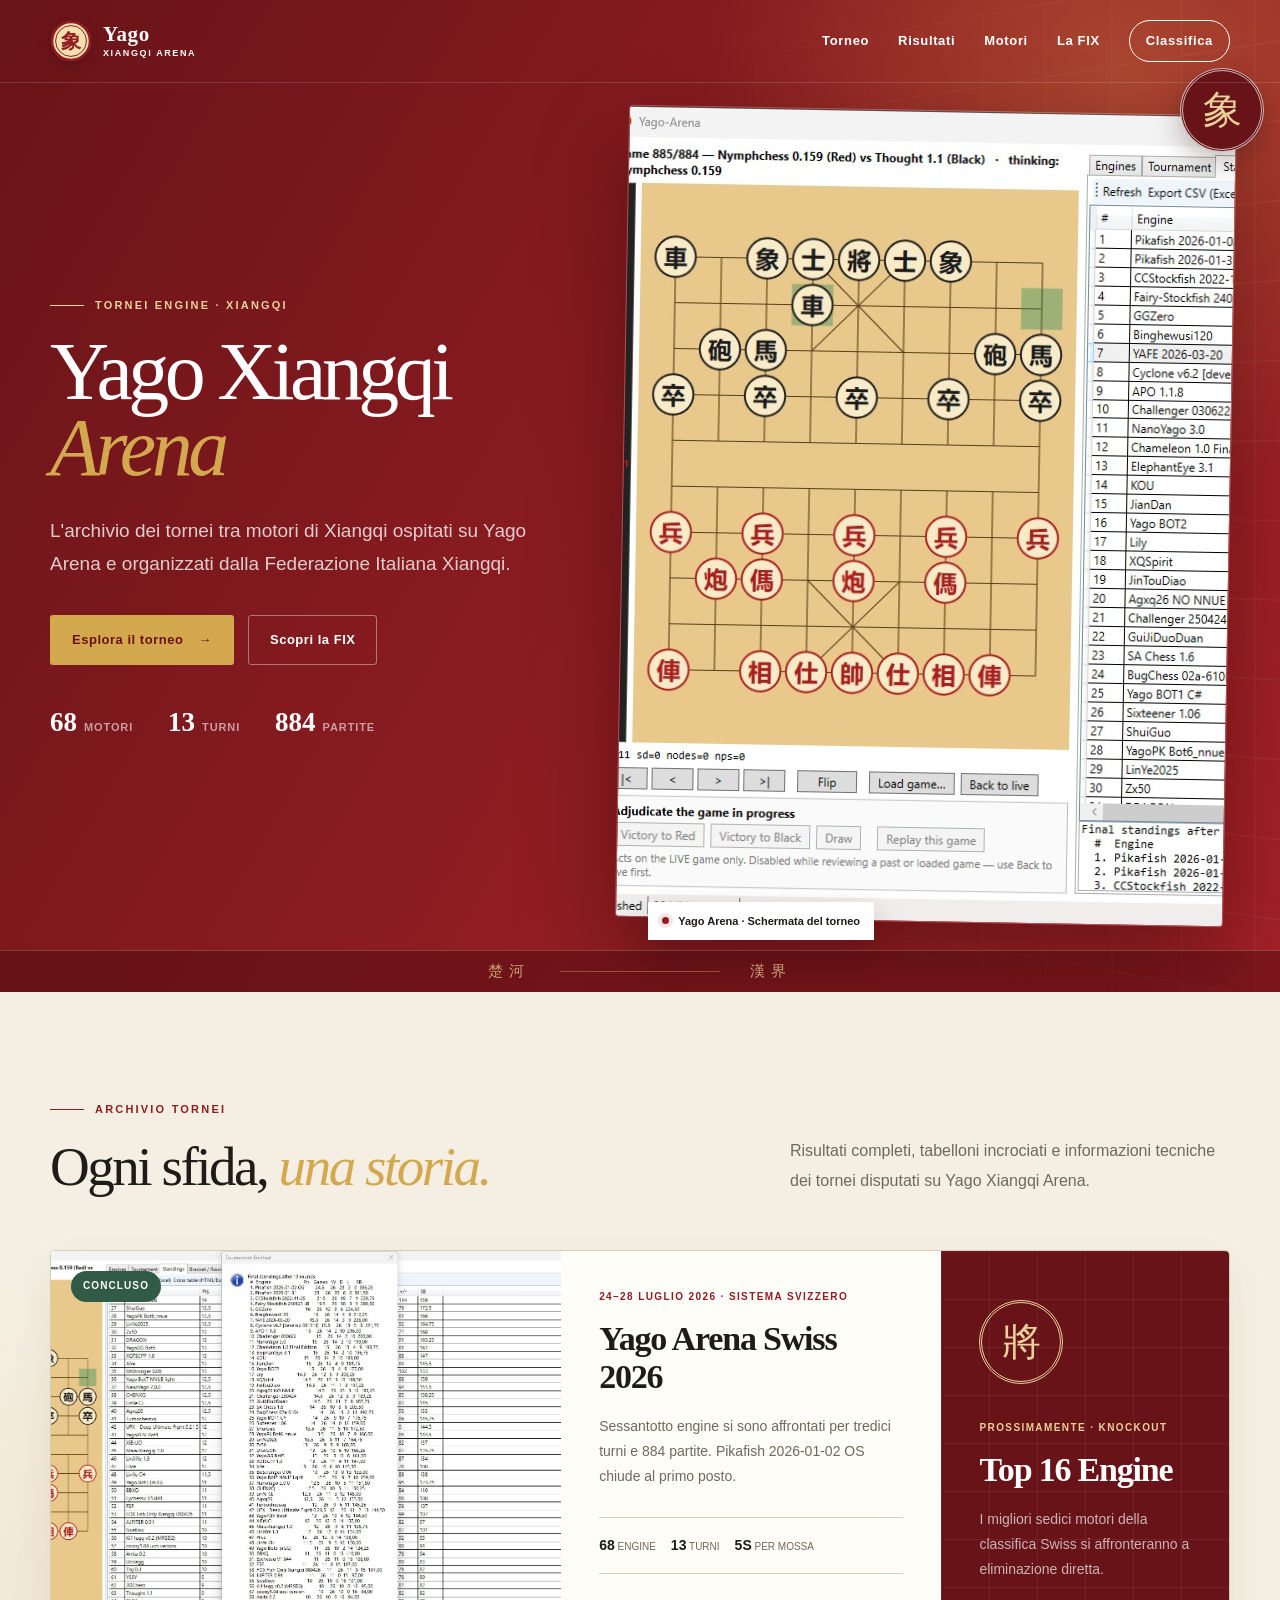
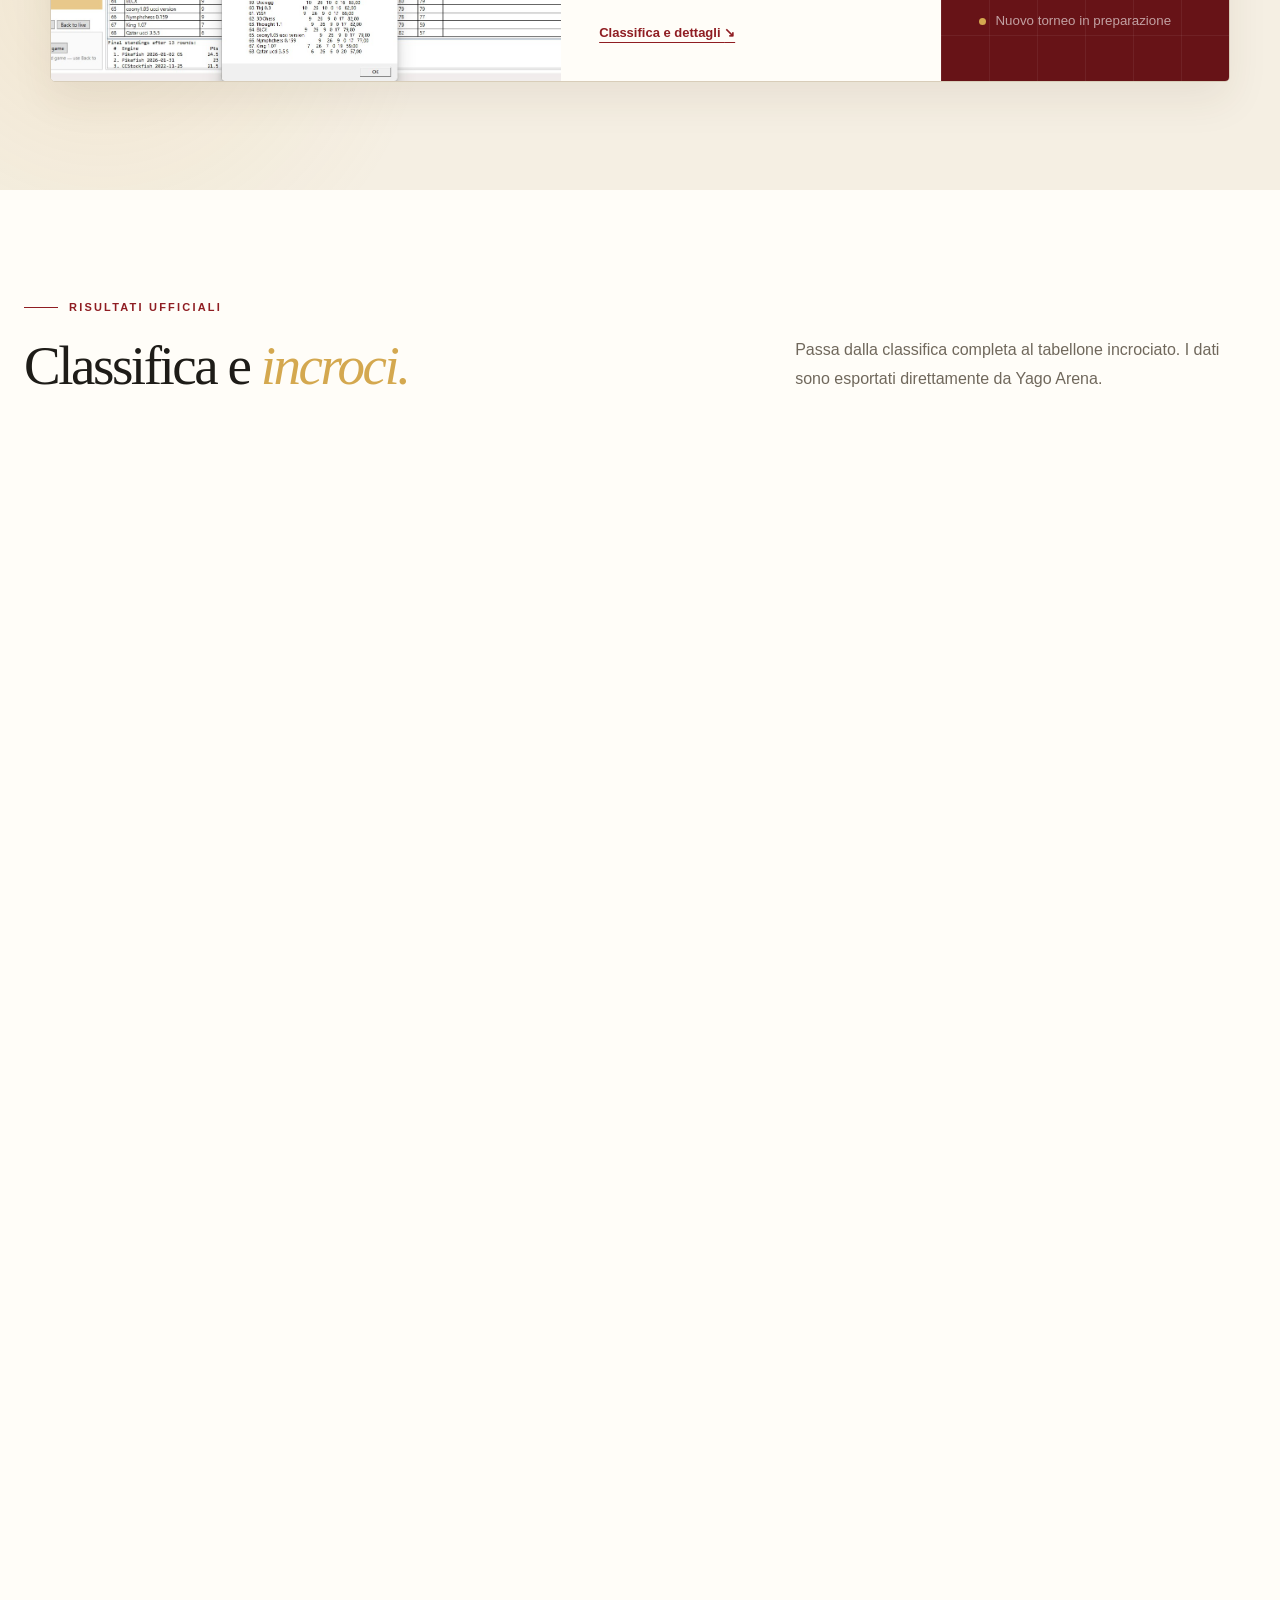
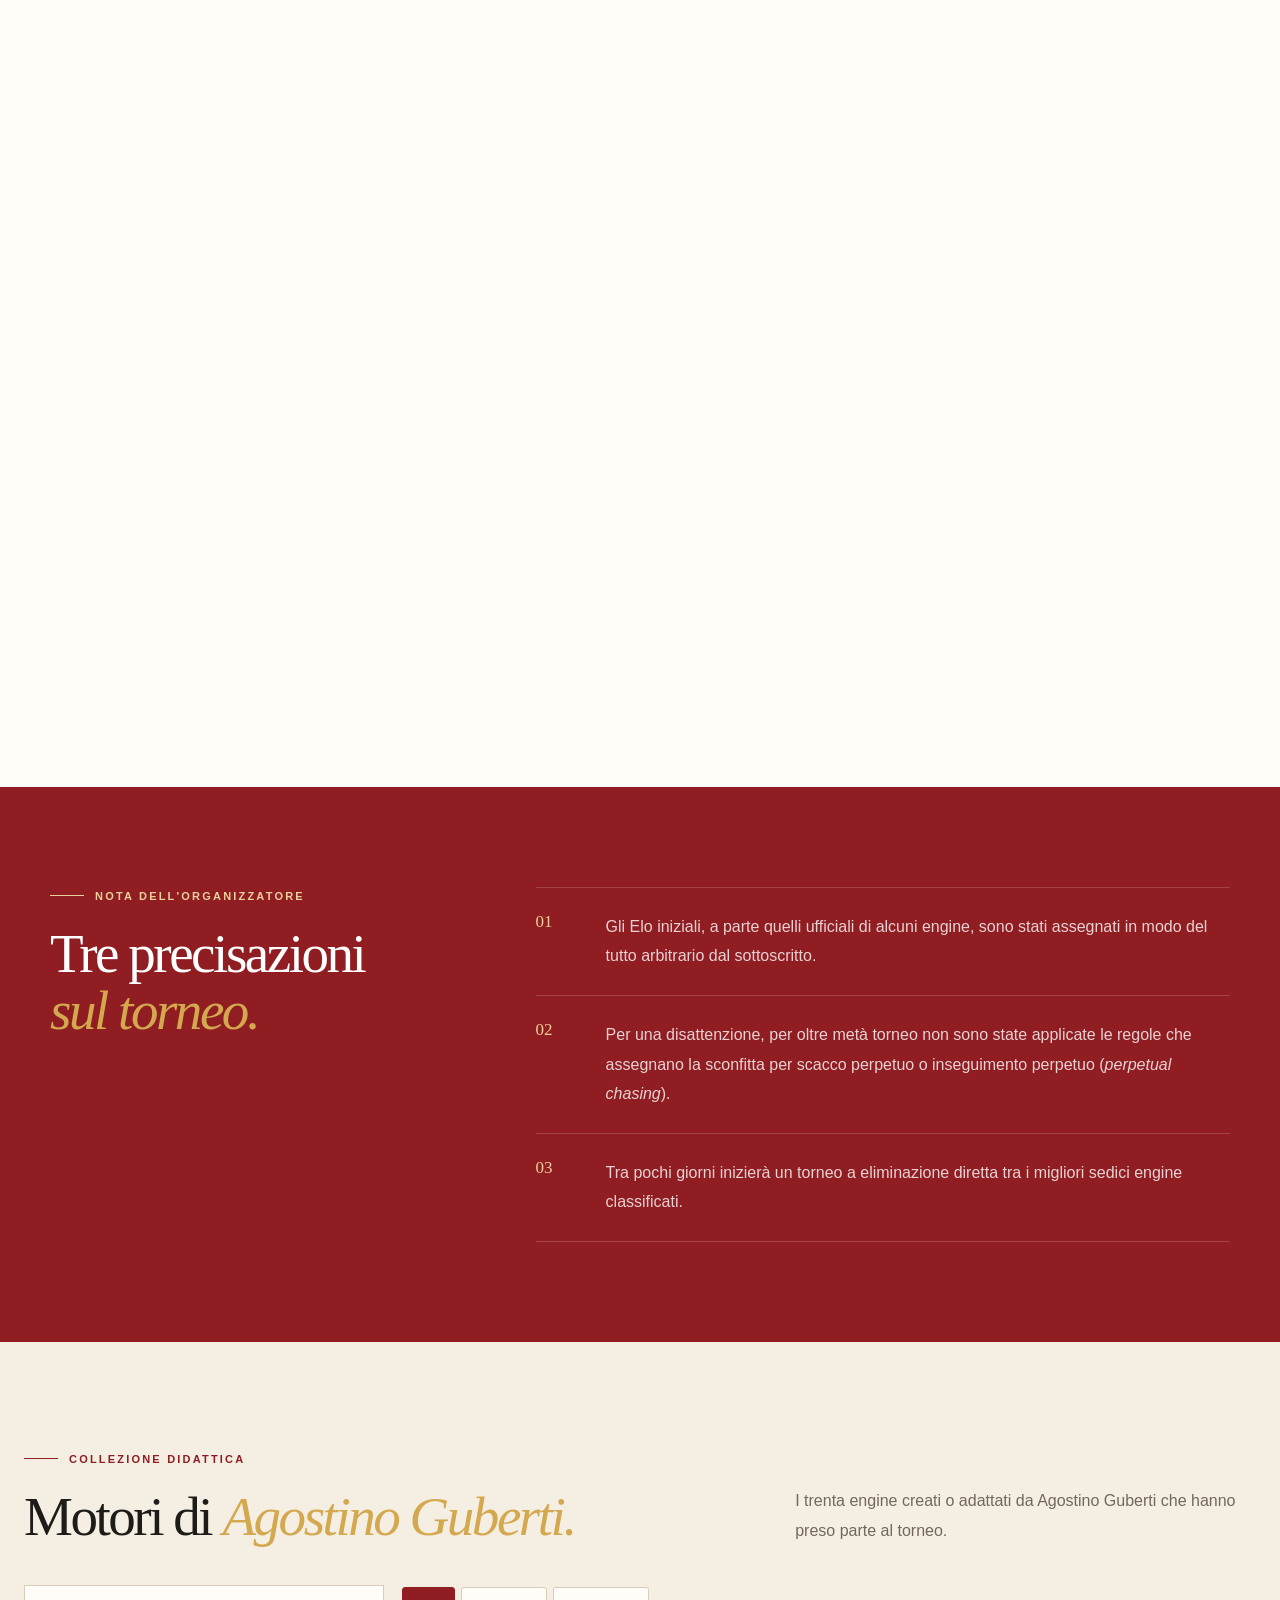
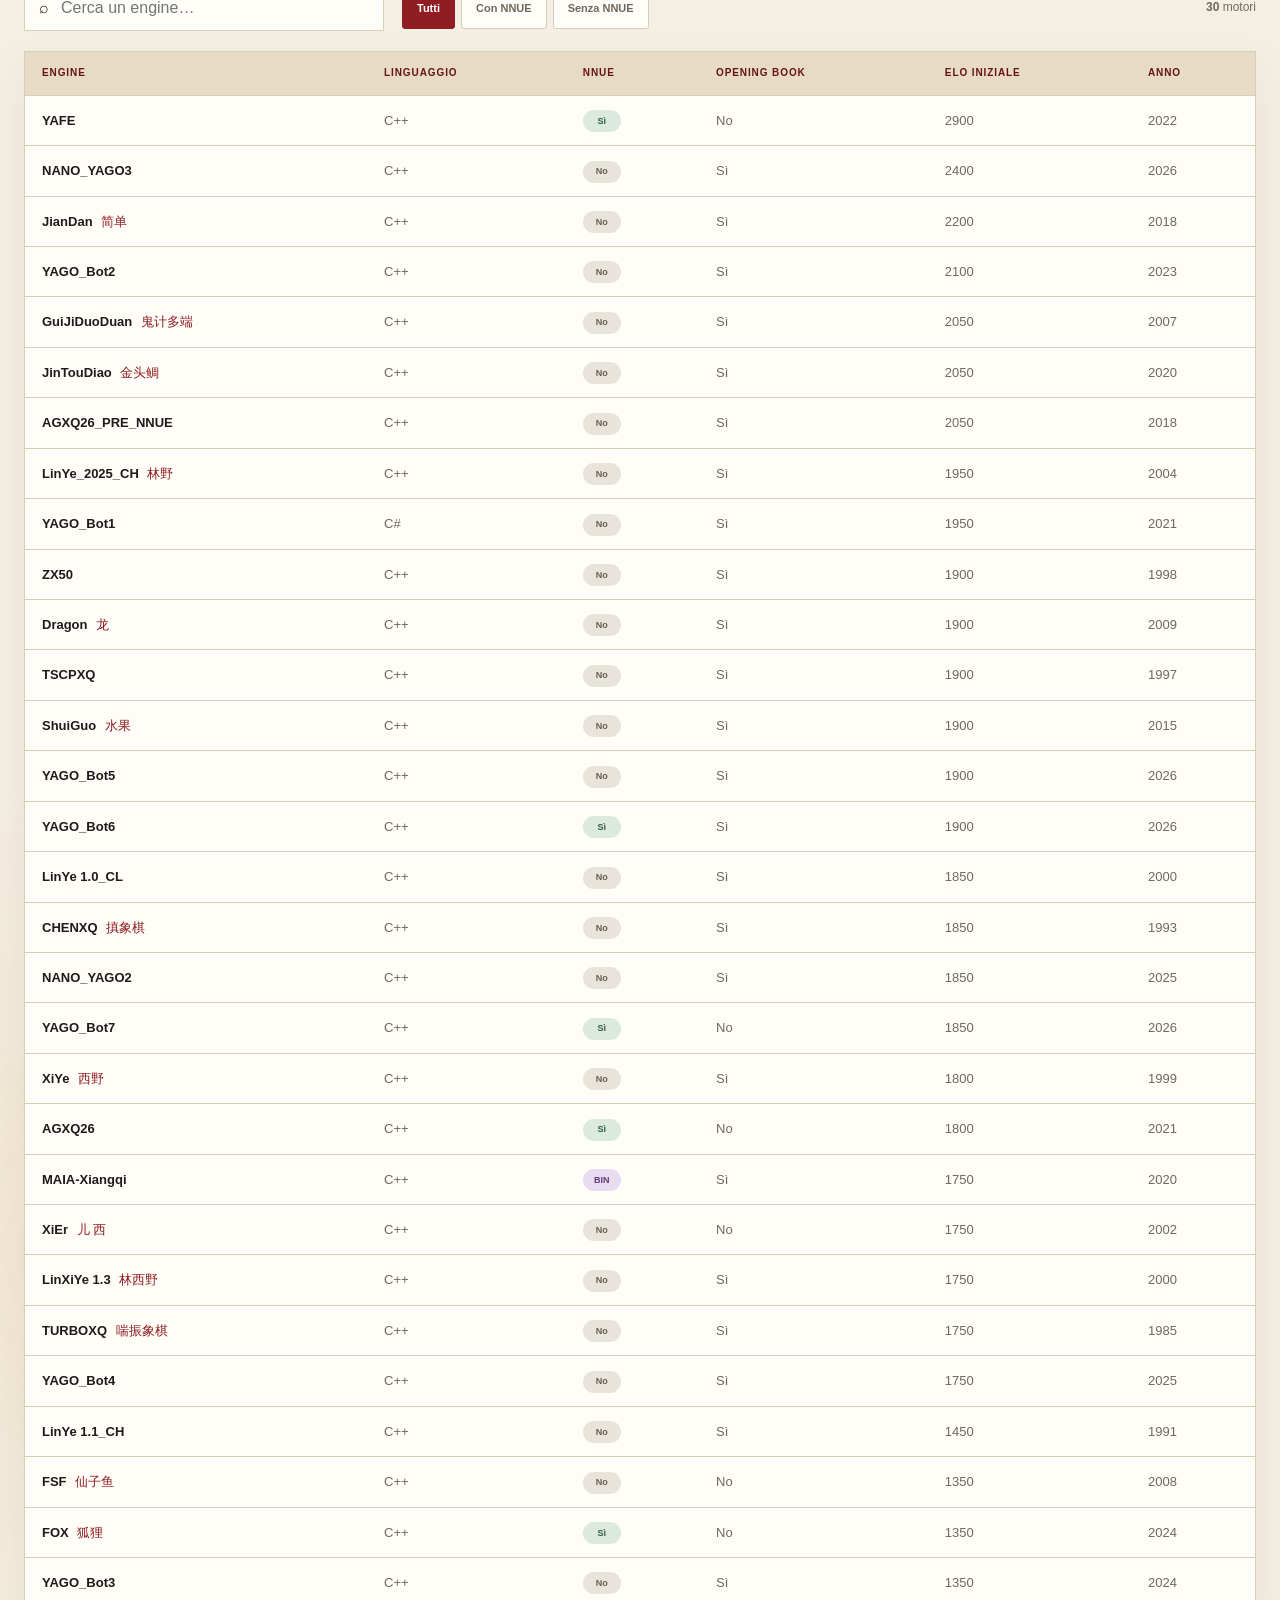
==== index.html @ 97180220 "Build Yago Xiangqi Arena website" ====
<!doctype html>
<html lang="it">
  <head>
    <meta charset="utf-8">
    <meta name="viewport" content="width=device-width, initial-scale=1">
    <meta name="description" content="Yago Xiangqi Arena: classifiche e archivio dei tornei tra motori di Xiangqi organizzati dalla Federazione Italiana Xiangqi.">
    <meta name="theme-color" content="#8f1d22">
    <meta property="og:title" content="Yago Xiangqi Arena">
    <meta property="og:description" content="Tornei tra motori di Xiangqi organizzati dalla Federazione Italiana Xiangqi.">
    <meta property="og:type" content="website">
    <meta property="og:image" content="https://agogugu.github.io/Yago_Arena/assets/images/yago-arena-live.jpg">
    <title>Yago Xiangqi Arena</title>
    <link rel="icon" href="favicon.svg" type="image/svg+xml">
    <link rel="manifest" href="site.webmanifest">
    <link rel="stylesheet" href="assets/css/style.css">
    <script src="assets/js/site.js" defer></script>
  </head>
  <body>
    <a class="skip-link" href="#contenuto">Vai al contenuto</a>

    <header class="site-header" data-header>
      <div class="container nav-wrap">
        <a class="brand" href="#top" aria-label="Yago Xiangqi Arena, homepage">
          <img src="favicon.svg" alt="" width="42" height="42">
          <span><strong>Yago</strong><small>Xiangqi Arena</small></span>
        </a>
        <button class="nav-toggle" type="button" aria-expanded="false" aria-controls="main-nav" data-nav-toggle>
          <span class="sr-only">Apri il menu</span>
          <i></i><i></i><i></i>
        </button>
        <nav class="main-nav" id="main-nav" aria-label="Navigazione principale" data-nav>
          <a href="#torneo">Torneo</a>
          <a href="#risultati">Risultati</a>
          <a href="#motori">Motori</a>
          <a href="#fix">La FIX</a>
          <a class="nav-cta" href="#risultati">Classifica</a>
        </nav>
      </div>
    </header>

    <main id="contenuto">
      <section class="hero" id="top">
        <div class="board-pattern" aria-hidden="true"></div>
        <div class="container hero-grid">
          <div class="hero-copy" data-reveal>
            <p class="eyebrow"><span></span>Tornei engine · Xiangqi</p>
            <h1>Yago Xiangqi <em>Arena</em></h1>
            <p class="hero-lead">
              L'archivio dei tornei tra motori di Xiangqi ospitati su Yago Arena
              e organizzati dalla Federazione Italiana Xiangqi.
            </p>
            <div class="hero-actions">
              <a class="button button-gold" href="#risultati">Esplora il torneo <b aria-hidden="true">→</b></a>
              <a class="button button-outline" href="#fix">Scopri la FIX</a>
            </div>
            <dl class="hero-stats" aria-label="Statistiche dell'ultimo torneo">
              <div><dt>68</dt><dd>motori</dd></div>
              <div><dt>13</dt><dd>turni</dd></div>
              <div><dt>884</dt><dd>partite</dd></div>
            </dl>
          </div>
          <figure class="hero-media" data-reveal>
            <img src="assets/images/yago-arena-live.jpg" alt="Yago Arena durante il torneo Swiss, con scacchiera e classifica dei motori" width="1917" height="812">
            <figcaption><span aria-hidden="true"></span>Yago Arena · Schermata del torneo</figcaption>
            <div class="piece" aria-hidden="true">象</div>
          </figure>
        </div>
        <div class="river" aria-hidden="true"><span>楚河</span><i></i><span>漢界</span></div>
      </section>

      <section class="section intro-section" id="torneo">
        <div class="container">
          <div class="section-heading" data-reveal>
            <div>
              <p class="eyebrow red"><span></span>Archivio tornei</p>
              <h2>Ogni sfida, <em>una storia.</em></h2>
            </div>
            <p>
              Risultati completi, tabelloni incrociati e informazioni tecniche
              dei tornei disputati su Yago Xiangqi Arena.
            </p>
          </div>

          <article class="tournament-card" data-reveal>
            <div class="tournament-photo">
              <img src="assets/images/yago-arena-finale.jpg" alt="Classifica finale del torneo Swiss in Yago Arena" loading="lazy" width="1919" height="1029">
              <span class="status">Concluso</span>
            </div>
            <div class="tournament-copy">
              <p class="kicker">24–28 luglio 2026 · Sistema svizzero</p>
              <h3>Yago Arena Swiss 2026</h3>
              <p>
                Sessantotto engine si sono affrontati per tredici turni e 884
                partite. Pikafish 2026-01-02 OS chiude al primo posto.
              </p>
              <ul>
                <li><strong>68</strong> engine</li>
                <li><strong>13</strong> turni</li>
                <li><strong>5s</strong> per mossa</li>
              </ul>
              <a href="#risultati">Classifica e dettagli <span aria-hidden="true">↘</span></a>
            </div>
            <aside class="next-card">
              <div class="next-piece" aria-hidden="true">將</div>
              <p class="kicker">Prossimamente · Knockout</p>
              <h3>Top 16 Engine</h3>
              <p>I migliori sedici motori della classifica Swiss si affronteranno a eliminazione diretta.</p>
              <small><span aria-hidden="true"></span>Nuovo torneo in preparazione</small>
            </aside>
          </article>
        </div>
      </section>

      <section class="section results-section" id="risultati">
        <div class="wide">
          <div class="section-heading compact" data-reveal>
            <div>
              <p class="eyebrow red"><span></span>Risultati ufficiali</p>
              <h2>Classifica e <em>incroci.</em></h2>
            </div>
            <p>
              Passa dalla classifica completa al tabellone incrociato. I dati
              sono esportati direttamente da Yago Arena.
            </p>
          </div>

          <div class="results-viewer" data-results-viewer data-reveal>
            <div class="results-toolbar">
              <div class="tabs" role="tablist" aria-label="Viste dei risultati">
                <button class="tab is-active" type="button" role="tab" aria-selected="true"
                  data-result-src="swiss_arena_Swiss_20260724_1310.html"
                  data-result-label="Classifica e turni">Classifica e turni</button>
                <button class="tab" type="button" role="tab" aria-selected="false"
                  data-result-src="crosstable_arena_Swiss_20260724_1310.html"
                  data-result-label="Tabellone incrociato">Tabellone incrociato</button>
              </div>
              <a href="swiss_arena_Swiss_20260724_1310.html" target="_blank" rel="noopener" data-open-result>
                Apri a pagina intera <span aria-hidden="true">↗</span>
              </a>
            </div>
            <div class="frame-shell">
              <p class="loading" data-frame-loading>Caricamento risultati…</p>
              <iframe class="results-frame"
                src="swiss_arena_Swiss_20260724_1310.html"
                title="Classifica e turni del torneo Yago Arena Swiss 2026"
                data-results-frame></iframe>
            </div>
          </div>
        </div>
      </section>

      <section class="notes-section" id="note">
        <div class="container notes-grid">
          <div data-reveal>
            <p class="eyebrow light"><span></span>Nota dell'organizzatore</p>
            <h2>Tre precisazioni<br><em>sul torneo.</em></h2>
          </div>
          <ol>
            <li data-reveal>
              <span>01</span>
              <p>Gli Elo iniziali, a parte quelli ufficiali di alcuni engine, sono stati assegnati in modo del tutto arbitrario dal sottoscritto.</p>
            </li>
            <li data-reveal>
              <span>02</span>
              <p>Per una disattenzione, per oltre metà torneo non sono state applicate le regole che assegnano la sconfitta per scacco perpetuo o inseguimento perpetuo (<i>perpetual chasing</i>).</p>
            </li>
            <li data-reveal>
              <span>03</span>
              <p>Tra pochi giorni inizierà un torneo a eliminazione diretta tra i migliori sedici engine classificati.</p>
            </li>
          </ol>
        </div>
      </section>

      <section class="section engines-section" id="motori">
        <div class="wide">
          <div class="section-heading compact" data-reveal>
            <div>
              <p class="eyebrow red"><span></span>Collezione didattica</p>
              <h2>Motori di <em>Agostino Guberti.</em></h2>
            </div>
            <p>I trenta engine creati o adattati da Agostino Guberti che hanno preso parte al torneo.</p>
          </div>

          <div class="engine-tools" data-reveal>
            <label>
              <span aria-hidden="true">⌕</span>
              <span class="sr-only">Cerca un motore</span>
              <input type="search" placeholder="Cerca un engine…" autocomplete="off" data-engine-search>
            </label>
            <div class="filters" aria-label="Filtra per NNUE">
              <button type="button" class="is-active" data-engine-filter="all">Tutti</button>
              <button type="button" data-engine-filter="yes">Con NNUE</button>
              <button type="button" data-engine-filter="no">Senza NNUE</button>
            </div>
            <p><strong data-engine-count>30</strong> motori</p>
          </div>

          <div class="table-shell" data-reveal>
            <table class="engine-table">
              <caption class="sr-only">Motori di Agostino Guberti partecipanti al torneo</caption>
              <thead><tr><th>Engine</th><th>Linguaggio</th><th>NNUE</th><th>Opening book</th><th>Elo iniziale</th><th>Anno</th></tr></thead>
              <tbody data-engine-body>
                <tr data-nnue="yes"><td><strong>YAFE</strong></td><td>C++</td><td><span class="tag yes">Sì</span></td><td>No</td><td>2900</td><td>2022</td></tr>
                <tr data-nnue="no"><td><strong>NANO_YAGO3</strong></td><td>C++</td><td><span class="tag">No</span></td><td>Sì</td><td>2400</td><td>2026</td></tr>
                <tr data-nnue="no"><td><strong>JianDan</strong> <small>简单</small></td><td>C++</td><td><span class="tag">No</span></td><td>Sì</td><td>2200</td><td>2018</td></tr>
                <tr data-nnue="no"><td><strong>YAGO_Bot2</strong></td><td>C++</td><td><span class="tag">No</span></td><td>Sì</td><td>2100</td><td>2023</td></tr>
                <tr data-nnue="no"><td><strong>GuiJiDuoDuan</strong> <small>鬼计多端</small></td><td>C++</td><td><span class="tag">No</span></td><td>Sì</td><td>2050</td><td>2007</td></tr>
                <tr data-nnue="no"><td><strong>JinTouDiao</strong> <small>金头鲷</small></td><td>C++</td><td><span class="tag">No</span></td><td>Sì</td><td>2050</td><td>2020</td></tr>
                <tr data-nnue="no"><td><strong>AGXQ26_PRE_NNUE</strong></td><td>C++</td><td><span class="tag">No</span></td><td>Sì</td><td>2050</td><td>2018</td></tr>
                <tr data-nnue="no"><td><strong>LinYe_2025_CH</strong> <small>林野</small></td><td>C++</td><td><span class="tag">No</span></td><td>Sì</td><td>1950</td><td>2004</td></tr>
                <tr data-nnue="no"><td><strong>YAGO_Bot1</strong></td><td>C#</td><td><span class="tag">No</span></td><td>Sì</td><td>1950</td><td>2021</td></tr>
                <tr data-nnue="no"><td><strong>ZX50</strong></td><td>C++</td><td><span class="tag">No</span></td><td>Sì</td><td>1900</td><td>1998</td></tr>
                <tr data-nnue="no"><td><strong>Dragon</strong> <small>龙</small></td><td>C++</td><td><span class="tag">No</span></td><td>Sì</td><td>1900</td><td>2009</td></tr>
                <tr data-nnue="no"><td><strong>TSCPXQ</strong></td><td>C++</td><td><span class="tag">No</span></td><td>Sì</td><td>1900</td><td>1997</td></tr>
                <tr data-nnue="no"><td><strong>ShuiGuo</strong> <small>水果</small></td><td>C++</td><td><span class="tag">No</span></td><td>Sì</td><td>1900</td><td>2015</td></tr>
                <tr data-nnue="no"><td><strong>YAGO_Bot5</strong></td><td>C++</td><td><span class="tag">No</span></td><td>Sì</td><td>1900</td><td>2026</td></tr>
                <tr data-nnue="yes"><td><strong>YAGO_Bot6</strong></td><td>C++</td><td><span class="tag yes">Sì</span></td><td>Sì</td><td>1900</td><td>2026</td></tr>
                <tr data-nnue="no"><td><strong>LinYe 1.0_CL</strong></td><td>C++</td><td><span class="tag">No</span></td><td>Sì</td><td>1850</td><td>2000</td></tr>
                <tr data-nnue="no"><td><strong>CHENXQ</strong> <small>搷象棋</small></td><td>C++</td><td><span class="tag">No</span></td><td>Sì</td><td>1850</td><td>1993</td></tr>
                <tr data-nnue="no"><td><strong>NANO_YAGO2</strong></td><td>C++</td><td><span class="tag">No</span></td><td>Sì</td><td>1850</td><td>2025</td></tr>
                <tr data-nnue="yes"><td><strong>YAGO_Bot7</strong></td><td>C++</td><td><span class="tag yes">Sì</span></td><td>No</td><td>1850</td><td>2026</td></tr>
                <tr data-nnue="no"><td><strong>XiYe</strong> <small>西野</small></td><td>C++</td><td><span class="tag">No</span></td><td>Sì</td><td>1800</td><td>1999</td></tr>
                <tr data-nnue="yes"><td><strong>AGXQ26</strong></td><td>C++</td><td><span class="tag yes">Sì</span></td><td>No</td><td>1800</td><td>2021</td></tr>
                <tr data-nnue="bin"><td><strong>MAIA-Xiangqi</strong></td><td>C++</td><td><span class="tag bin">BIN</span></td><td>Sì</td><td>1750</td><td>2020</td></tr>
                <tr data-nnue="no"><td><strong>XiEr</strong> <small>儿 西</small></td><td>C++</td><td><span class="tag">No</span></td><td>No</td><td>1750</td><td>2002</td></tr>
                <tr data-nnue="no"><td><strong>LinXiYe 1.3</strong> <small>林西野</small></td><td>C++</td><td><span class="tag">No</span></td><td>Sì</td><td>1750</td><td>2000</td></tr>
                <tr data-nnue="no"><td><strong>TURBOXQ</strong> <small>喘振象棋</small></td><td>C++</td><td><span class="tag">No</span></td><td>Sì</td><td>1750</td><td>1985</td></tr>
                <tr data-nnue="no"><td><strong>YAGO_Bot4</strong></td><td>C++</td><td><span class="tag">No</span></td><td>Sì</td><td>1750</td><td>2025</td></tr>
                <tr data-nnue="no"><td><strong>LinYe 1.1_CH</strong></td><td>C++</td><td><span class="tag">No</span></td><td>Sì</td><td>1450</td><td>1991</td></tr>
                <tr data-nnue="no"><td><strong>FSF</strong> <small>仙子鱼</small></td><td>C++</td><td><span class="tag">No</span></td><td>No</td><td>1350</td><td>2008</td></tr>
                <tr data-nnue="yes"><td><strong>FOX</strong> <small>狐狸</small></td><td>C++</td><td><span class="tag yes">Sì</span></td><td>No</td><td>1350</td><td>2024</td></tr>
                <tr data-nnue="no"><td><strong>YAGO_Bot3</strong></td><td>C++</td><td><span class="tag">No</span></td><td>Sì</td><td>1350</td><td>2024</td></tr>
              </tbody>
            </table>
            <p class="no-results" hidden data-no-engines>Nessun motore corrisponde alla ricerca.</p>
          </div>
          <div class="legend"><p><span class="tag bin">BIN</span> Rete neurale distribuita come file binario.</p><p>Gli Elo riportati sono quelli iniziali del torneo.</p></div>
        </div>
      </section>

      <section class="fix-section" id="fix">
        <div class="container fix-grid">
          <div data-reveal>
            <p class="eyebrow red"><span></span>Federazione Italiana Xiangqi</p>
            <h2>Scopri, gioca, <em>partecipa.</em></h2>
            <p>Segui la FIX per video, aggiornamenti, risorse e attività dedicate allo Xiangqi in Italia.</p>
          </div>
          <div class="links" data-reveal>
            <a href="https://fix-xiangqi.pages.dev/" target="_blank" rel="noopener"><b>官</b><span><strong>Sito FIX</strong><small>Portale della federazione</small></span><i>↗</i></a>
            <a href="https://italianxiangqi.wordpress.com/" target="_blank" rel="noopener"><b>文</b><span><strong>Italian Xiangqi</strong><small>Articoli e notizie</small></span><i>↗</i></a>
            <a href="https://www.youtube.com/@XiangQiFIX-ggxq" target="_blank" rel="noopener"><b>▶</b><span><strong>YouTube FIX</strong><small>Video e partite</small></span><i>↗</i></a>
            <a href="https://www.youtube.com/channel/UCrrZeu7l1tmBrwS25Hf4sgw" target="_blank" rel="noopener"><b>影</b><span><strong>Canale video</strong><small>Archivio YouTube</small></span><i>↗</i></a>
            <a href="mailto:fixiangqi@hotmail.it"><b>@</b><span><strong>Contatta la FIX</strong><small>fixiangqi@hotmail.it</small></span><i>→</i></a>
          </div>
        </div>
      </section>
    </main>

    <footer>
      <div class="container footer-grid">
        <a class="brand" href="#top"><img src="favicon.svg" alt="" width="38" height="38"><span><strong>Yago</strong><small>Xiangqi Arena</small></span></a>
        <p>Tornei engine organizzati dalla Federazione Italiana Xiangqi.</p>
        <p>© <span data-year>2026</span> Yago Xiangqi Arena</p>
      </div>
    </footer>
  </body>
</html>
---- assets/css/style.css ----
:root {
  --red: #8f1d22;
  --red-dark: #671317;
  --gold: #d4a84f;
  --gold-light: #ead09a;
  --cream: #f5efe3;
  --paper: #fffdf8;
  --ink: #1e1c18;
  --muted: #70685c;
  --line: #d8cdb9;
  --green: #315b47;
  --serif: Georgia, "Times New Roman", "Noto Serif CJK SC", serif;
  --sans: "Segoe UI", "Helvetica Neue", Arial, "Noto Sans CJK SC", sans-serif;
  --shadow: 0 24px 70px rgba(62, 34, 16, .14);
}

* { box-sizing: border-box; }
html { scroll-behavior: smooth; scroll-padding-top: 90px; }
body { margin: 0; background: var(--paper); color: var(--ink); font: 16px/1.65 var(--sans); -webkit-font-smoothing: antialiased; }
a { color: inherit; }
img { display: block; max-width: 100%; }
button, input { font: inherit; }
.container { width: min(1180px, calc(100% - 48px)); margin-inline: auto; }
.wide { width: min(1420px, calc(100% - 48px)); margin-inline: auto; }
.section { padding: 108px 0; }
.sr-only { position: absolute; width: 1px; height: 1px; padding: 0; margin: -1px; overflow: hidden; clip: rect(0,0,0,0); white-space: nowrap; border: 0; }
.skip-link { position: fixed; z-index: 999; top: 12px; left: 12px; transform: translateY(-160%); padding: 10px 16px; background: white; color: var(--red); font-weight: 700; }
.skip-link:focus { transform: none; }

.site-header { position: absolute; z-index: 100; inset: 0 0 auto; border-bottom: 1px solid rgba(255,255,255,.14); color: white; }
.site-header.is-scrolled { position: fixed; background: rgba(255,253,248,.96); color: var(--ink); border-bottom-color: rgba(40,25,10,.12); box-shadow: 0 10px 30px rgba(40,25,10,.06); backdrop-filter: blur(15px); animation: header-in .25s ease; }
@keyframes header-in { from { transform: translateY(-100%); } }
.nav-wrap { display: flex; min-height: 82px; align-items: center; justify-content: space-between; gap: 30px; }
.brand { display: inline-flex; align-items: center; gap: 11px; color: inherit; line-height: 1; text-decoration: none; }
.brand img { filter: drop-shadow(0 4px 7px rgba(0,0,0,.16)); }
.brand span { display: flex; flex-direction: column; gap: 4px; }
.brand strong { font: 700 21px/1 var(--serif); letter-spacing: .03em; }
.brand small { font-size: 9px; font-weight: 800; letter-spacing: .18em; text-transform: uppercase; }
.main-nav { display: flex; align-items: center; gap: 29px; }
.main-nav a { position: relative; font-size: 13px; font-weight: 700; letter-spacing: .05em; text-decoration: none; }
.main-nav a:not(.nav-cta)::after { position: absolute; right: 0; bottom: -7px; left: 0; height: 2px; background: var(--gold); content: ""; transform: scaleX(0); transition: transform .2s ease; }
.main-nav a:hover::after, .main-nav a:focus-visible::after { transform: scaleX(1); }
.nav-cta { padding: 9px 16px; border: 1px solid currentColor; border-radius: 99px; }
.nav-toggle { display: none; width: 44px; height: 44px; padding: 10px; border: 0; background: none; color: inherit; cursor: pointer; }
.nav-toggle i { display: block; height: 2px; margin: 5px 0; background: currentColor; transition: .2s; }

.hero { position: relative; min-height: 790px; overflow: hidden; background: radial-gradient(circle at 88% 8%, rgba(226,177,80,.28), transparent 29%), linear-gradient(120deg, #681418, #8f1d22 55%, #a52127); color: white; }
.board-pattern { position: absolute; top: 0; right: 0; width: 54%; height: 100%; opacity: .13; background-image: linear-gradient(rgba(255,235,196,.55) 1px, transparent 1px),linear-gradient(90deg,rgba(255,235,196,.55) 1px,transparent 1px); background-size: 74px 74px; mask-image: linear-gradient(to left,black,transparent); transform: perspective(900px) rotateY(-17deg) scale(1.08); transform-origin: right; }
.hero-grid { position: relative; z-index: 2; display: grid; min-height: 750px; grid-template-columns: .9fr 1.1fr; align-items: center; gap: 75px; padding: 110px 0 70px; }
.eyebrow { display: flex; align-items: center; gap: 11px; margin: 0 0 20px; color: var(--gold-light); font-size: 11px; font-weight: 800; letter-spacing: .2em; text-transform: uppercase; }
.eyebrow span { display: inline-block; width: 34px; height: 1px; background: currentColor; }
.eyebrow.red { color: var(--red); }
.eyebrow.light { color: var(--gold-light); }
.hero h1 { margin: 0; font: 500 clamp(58px,6.4vw,94px)/.92 var(--serif); letter-spacing: -.055em; }
h1 em, h2 em { color: var(--gold); font-weight: 400; }
.hero-lead { max-width: 580px; margin: 30px 0 0; color: rgba(255,255,255,.78); font-size: 19px; line-height: 1.72; }
.hero-actions { display: flex; flex-wrap: wrap; gap: 14px; margin-top: 34px; }
.button { display: inline-flex; min-height: 50px; align-items: center; justify-content: center; gap: 15px; padding: 12px 21px; border: 1px solid transparent; border-radius: 3px; font-size: 13px; font-weight: 800; letter-spacing: .04em; text-decoration: none; transition: transform .2s, background .2s; }
.button:hover { transform: translateY(-2px); }
.button-gold { background: var(--gold); color: var(--red-dark); }
.button-outline { border-color: rgba(255,255,255,.4); color: white; }
.hero-stats { display: flex; gap: 35px; margin: 44px 0 0; }
.hero-stats div { display: flex; align-items: baseline; gap: 7px; }
.hero-stats dt { font: 700 27px/1 var(--serif); }
.hero-stats dd { margin: 0; color: rgba(255,255,255,.58); font-size: 11px; font-weight: 700; letter-spacing: .08em; text-transform: uppercase; }
.hero-media { position: relative; margin: 0; }
.hero-media > img { width: 100%; aspect-ratio: 1.68; object-fit: cover; border: 1px solid rgba(255,255,255,.24); border-radius: 4px; box-shadow: 0 40px 90px rgba(23,4,4,.38); transform: rotate(1deg); }
.hero-media figcaption { position: absolute; bottom: -18px; left: 26px; display: flex; align-items: center; gap: 9px; padding: 10px 14px; background: white; color: var(--ink); box-shadow: 0 13px 30px rgba(40,12,12,.22); font-size: 11px; font-weight: 700; }
.hero-media figcaption span { width: 7px; height: 7px; border-radius: 50%; background: var(--red); box-shadow: 0 0 0 4px rgba(177,42,48,.12); }
.piece { position: absolute; top: -42px; right: -34px; display: grid; width: 84px; height: 84px; place-items: center; border: 3px double rgba(255,255,255,.7); border-radius: 50%; background: var(--red-dark); color: var(--gold-light); font: 39px var(--serif); box-shadow: 0 10px 28px rgba(30,6,6,.28); }
.river { position: absolute; z-index: 3; right: 0; bottom: 0; left: 0; display: flex; height: 42px; align-items: center; justify-content: center; gap: 30px; border-top: 1px solid rgba(234,208,154,.25); background: rgba(68,9,12,.42); color: rgba(234,208,154,.75); font: 15px var(--serif); letter-spacing: .4em; }
.river i { width: 160px; height: 1px; background: rgba(234,208,154,.32); }

.intro-section, .engines-section { background: radial-gradient(circle at 8% 75%, rgba(212,168,79,.12), transparent 25%), var(--cream); }
.section-heading { display: grid; grid-template-columns: 1.2fr .8fr; align-items: end; gap: 80px; margin-bottom: 55px; }
.section-heading h2, .notes-section h2, .fix-section h2 { margin: 0; font: 500 clamp(42px,4.3vw,65px)/1.04 var(--serif); letter-spacing: -.045em; }
.section-heading > p, .fix-section p { margin: 0; color: var(--muted); line-height: 1.85; }
.section-heading.compact { margin-bottom: 40px; }
.tournament-card { display: grid; overflow: hidden; grid-template-columns: 1.1fr .82fr .62fr; border: 1px solid var(--line); border-radius: 5px; background: var(--paper); box-shadow: 0 18px 42px rgba(74,52,25,.08); }
.tournament-photo { position: relative; min-height: 430px; overflow: hidden; }
.tournament-photo img { width: 100%; height: 100%; object-fit: cover; }
.status { position: absolute; top: 20px; left: 20px; padding: 7px 12px; border-radius: 99px; background: var(--green); color: white; font-size: 10px; font-weight: 800; letter-spacing: .11em; text-transform: uppercase; }
.tournament-copy, .next-card { display: flex; flex-direction: column; align-items: flex-start; justify-content: center; padding: 38px; }
.kicker { margin: 0 0 14px; color: var(--red); font-size: 10px; font-weight: 800; letter-spacing: .14em; text-transform: uppercase; }
.tournament-card h3 { margin: 0; font: 600 34px/1.12 var(--serif); letter-spacing: -.035em; }
.tournament-copy > p:not(.kicker), .next-card > p:not(.kicker) { margin: 18px 0 0; color: var(--muted); font-size: 14px; line-height: 1.8; }
.tournament-copy ul { display: flex; width: 100%; gap: 15px; margin: 27px 0; padding: 16px 0; border-block: 1px solid var(--line); list-style: none; }
.tournament-copy li { color: var(--muted); font-size: 10px; text-transform: uppercase; }
.tournament-copy li strong { color: var(--ink); font-size: 14px; }
.tournament-copy > a { margin-top: auto; color: var(--red); font-size: 13px; font-weight: 800; text-underline-offset: 5px; }
.next-card { position: relative; overflow: hidden; background: var(--red-dark); color: white; }
.next-card::after { position: absolute; inset: 0; background-image: linear-gradient(rgba(255,255,255,.06) 1px,transparent 1px),linear-gradient(90deg,rgba(255,255,255,.06) 1px,transparent 1px); background-size: 48px 48px; content: ""; }
.next-card > * { position: relative; z-index: 2; }
.next-card .kicker { color: var(--gold-light); }
.next-card > p:not(.kicker) { color: rgba(255,255,255,.68); }
.next-piece { display: grid; width: 84px; height: 84px; margin-bottom: 36px; place-items: center; border: 3px double var(--gold-light); border-radius: 50%; color: var(--gold-light); font: 39px var(--serif); }
.next-card small { display: flex; align-items: center; gap: 9px; margin-top: 28px; color: rgba(255,255,255,.6); }
.next-card small span { width: 7px; height: 7px; border-radius: 50%; background: var(--gold); }

.results-section { background: var(--paper); }
.results-viewer { overflow: hidden; border: 1px solid var(--line); border-radius: 4px; background: white; box-shadow: var(--shadow); }
.results-toolbar { display: flex; min-height: 64px; align-items: center; justify-content: space-between; gap: 20px; padding: 10px 15px 10px 22px; border-bottom: 1px solid var(--line); background: var(--cream); }
.tabs { display: flex; gap: 5px; }
.tab { padding: 10px 15px; border: 1px solid transparent; border-radius: 3px; background: none; color: var(--muted); font-size: 12px; font-weight: 800; cursor: pointer; }
.tab:hover, .tab.is-active { border-color: var(--line); background: var(--paper); color: var(--red); }
.results-toolbar a { padding: 8px 12px; color: var(--red); font-size: 11px; font-weight: 800; text-decoration: none; }
.frame-shell { position: relative; min-height: 760px; overflow: auto; }
.results-frame { position: relative; z-index: 1; display: block; width: 100%; min-width: 820px; height: 1080px; border: 0; background: white; }
.loading { position: absolute; inset: 60px 0 auto; color: var(--muted); text-align: center; }

.notes-section { padding: 100px 0; background: var(--red); color: white; }
.notes-grid { display: grid; grid-template-columns: .72fr 1.28fr; gap: 95px; }
.notes-section ol { margin: 0; padding: 0; list-style: none; }
.notes-section li { display: grid; grid-template-columns: 50px 1fr; gap: 20px; padding: 24px 0; border-top: 1px solid rgba(255,255,255,.17); }
.notes-section li:last-child { border-bottom: 1px solid rgba(255,255,255,.17); }
.notes-section li span { color: var(--gold-light); font: 17px var(--serif); }
.notes-section li p { margin: 0; color: rgba(255,255,255,.8); line-height: 1.85; }

.engine-tools { display: flex; align-items: center; gap: 18px; margin-bottom: 20px; }
.engine-tools > label { display: flex; width: min(360px,100%); height: 46px; align-items: center; gap: 10px; padding: 0 14px; border: 1px solid var(--line); background: var(--paper); }
.engine-tools input { width: 100%; border: 0; outline: 0; background: none; }
.filters { display: flex; gap: 6px; }
.filters button { min-height: 42px; padding: 8px 14px; border: 1px solid var(--line); border-radius: 3px; background: var(--paper); color: var(--muted); font-size: 11px; font-weight: 800; cursor: pointer; }
.filters button:hover, .filters button.is-active { border-color: var(--red); background: var(--red); color: white; }
.engine-tools > p { margin-left: auto; color: var(--muted); font-size: 12px; }
.table-shell { overflow-x: auto; border: 1px solid var(--line); background: var(--paper); box-shadow: 0 20px 45px rgba(67,45,21,.07); }
.engine-table { width: 100%; min-width: 810px; border-collapse: collapse; }
.engine-table th, .engine-table td { padding: 13px 17px; border-bottom: 1px solid var(--line); text-align: left; }
.engine-table th { background: #e7dbc6; color: var(--red-dark); font-size: 10px; font-weight: 900; letter-spacing: .09em; text-transform: uppercase; }
.engine-table tbody tr:hover { background: rgba(212,168,79,.09); }
.engine-table tbody tr:last-child td { border: 0; }
.engine-table td { color: var(--muted); font-size: 13px; }
.engine-table td:first-child { color: var(--ink); }
.engine-table td small { margin-left: 5px; color: var(--red); font-size: 13px; }
.tag { display: inline-flex; min-width: 38px; min-height: 22px; align-items: center; justify-content: center; padding: 3px 7px; border-radius: 99px; background: #e8e4dc; color: #625d55; font-size: 9px; font-weight: 900; }
.tag.yes { background: #dbe9df; color: var(--green); }
.tag.bin { background: #e7dcf0; color: #63367e; }
.no-results { padding: 35px; color: var(--muted); text-align: center; }
.legend { display: flex; justify-content: space-between; gap: 20px; margin-top: 14px; color: var(--muted); font-size: 11px; }
.legend p { margin: 0; }

.fix-section { padding: 108px 0; background: var(--paper); }
.fix-grid { display: grid; grid-template-columns: .8fr 1.2fr; gap: 95px; padding: 65px; border: 1px solid var(--line); background: var(--cream); box-shadow: 18px 18px 0 rgba(212,168,79,.13); }
.fix-section p { margin-top: 24px; }
.links { border-top: 1px solid var(--line); }
.links a { display: grid; grid-template-columns: 42px 1fr 24px; align-items: center; gap: 18px; padding: 15px 4px; border-bottom: 1px solid var(--line); text-decoration: none; transition: padding .2s, color .2s; }
.links a:hover { padding-left: 9px; color: var(--red); }
.links b { display: grid; width: 38px; height: 38px; place-items: center; border: 1px solid var(--line); border-radius: 50%; color: var(--red); font: 15px var(--serif); }
.links span { display: flex; flex-direction: column; line-height: 1.35; }
.links strong { font-size: 13px; }
.links small { margin-top: 3px; color: var(--muted); font-size: 11px; }
.links i { font-style: normal; }

footer { padding: 38px 0; background: #141512; color: rgba(255,255,255,.66); }
.footer-grid { display: grid; grid-template-columns: 1fr auto 1fr; align-items: center; gap: 30px; }
footer .brand { color: white; }
footer p { margin: 0; font-size: 11px; }
footer p:last-child { text-align: right; }

[data-reveal] { opacity: 0; transform: translateY(20px); transition: opacity .65s ease, transform .65s ease; }
[data-reveal].is-visible { opacity: 1; transform: none; }
@media (prefers-reduced-motion: reduce) {
  html { scroll-behavior: auto; }
  *,*::before,*::after { animation-duration: .01ms !important; transition-duration: .01ms !important; }
  [data-reveal] { opacity: 1; transform: none; }
}

@media (max-width: 1060px) {
  .hero { min-height: 1100px; }
  .hero-grid { grid-template-columns: 1fr; gap: 55px; padding-top: 150px; }
  .hero-media { width: min(820px,94%); margin-left: auto; }
  .tournament-card { grid-template-columns: 1.25fr .75fr; }
  .next-card { grid-column: 1/-1; min-height: 330px; }
  .notes-grid, .fix-grid { grid-template-columns: 1fr; gap: 55px; }
}

@media (max-width: 820px) {
  .container,.wide { width: min(100% - 32px,720px); }
  .section { padding: 78px 0; }
  .nav-toggle { position: relative; z-index: 102; display: block; }
  .nav-toggle[aria-expanded=true] i:nth-of-type(1) { transform: translateY(7px) rotate(45deg); }
  .nav-toggle[aria-expanded=true] i:nth-of-type(2) { opacity: 0; }
  .nav-toggle[aria-expanded=true] i:nth-of-type(3) { transform: translateY(-7px) rotate(-45deg); }
  .main-nav { position: absolute; z-index: 101; top: 100%; right: 0; left: 0; display: none; align-items: stretch; flex-direction: column; gap: 0; padding: 18px 24px 26px; background: var(--paper); color: var(--ink); box-shadow: 0 22px 35px rgba(55,39,24,.13); }
  .main-nav.is-open { display: flex; }
  .main-nav a { padding: 11px 0; }
  .main-nav a::after { display: none; }
  .nav-cta { margin-top: 7px; color: var(--red); text-align: center; }
  .section-heading { grid-template-columns: 1fr; gap: 20px; margin-bottom: 40px; }
  .tournament-card { grid-template-columns: 1fr; }
  .next-card { grid-column: auto; }
  .tournament-photo { min-height: 330px; }
  .results-toolbar { align-items: flex-start; flex-direction: column; }
  .tabs { width: 100%; }
  .tab { flex: 1; }
  .engine-tools { flex-wrap: wrap; }
  .engine-tools > label { width: 100%; }
  .engine-tools > p { margin-left: auto; }
  .fix-grid { padding: 42px 32px; }
  .footer-grid { grid-template-columns: 1fr; gap: 16px; text-align: center; }
  footer .brand { justify-self: center; }
  footer p:last-child { text-align: center; }
}

@media (max-width: 560px) {
  .container,.wide { width: min(100% - 24px,520px); }
  .nav-wrap { min-height: 72px; }
  .hero { min-height: 940px; }
  .hero-grid { gap: 45px; padding-top: 120px; }
  .hero h1 { font-size: 52px; }
  .hero-lead { font-size: 16px; }
  .hero-stats { gap: 18px; }
  .hero-stats div { align-items: flex-start; flex-direction: column; gap: 1px; }
  .piece { top: -28px; right: -4px; width: 64px; height: 64px; font-size: 29px; }
  .river i { width: 75px; }
  .section-heading h2,.notes-section h2,.fix-section h2 { font-size: 40px; }
  .tournament-photo { min-height: 240px; }
  .tournament-copy,.next-card { padding: 30px 24px; }
  .tabs { flex-direction: column; }
  .tab { text-align: left; }
  .notes-section { padding: 72px 0; }
  .notes-section li { grid-template-columns: 38px 1fr; gap: 10px; }
  .filters { width: 100%; }
  .filters button { flex: 1; }
  .engine-tools > p { width: 100%; margin: 0; }
  .legend { flex-direction: column; gap: 6px; }
  .fix-grid { padding: 36px 22px; box-shadow: 8px 8px 0 rgba(212,168,79,.13); }
}
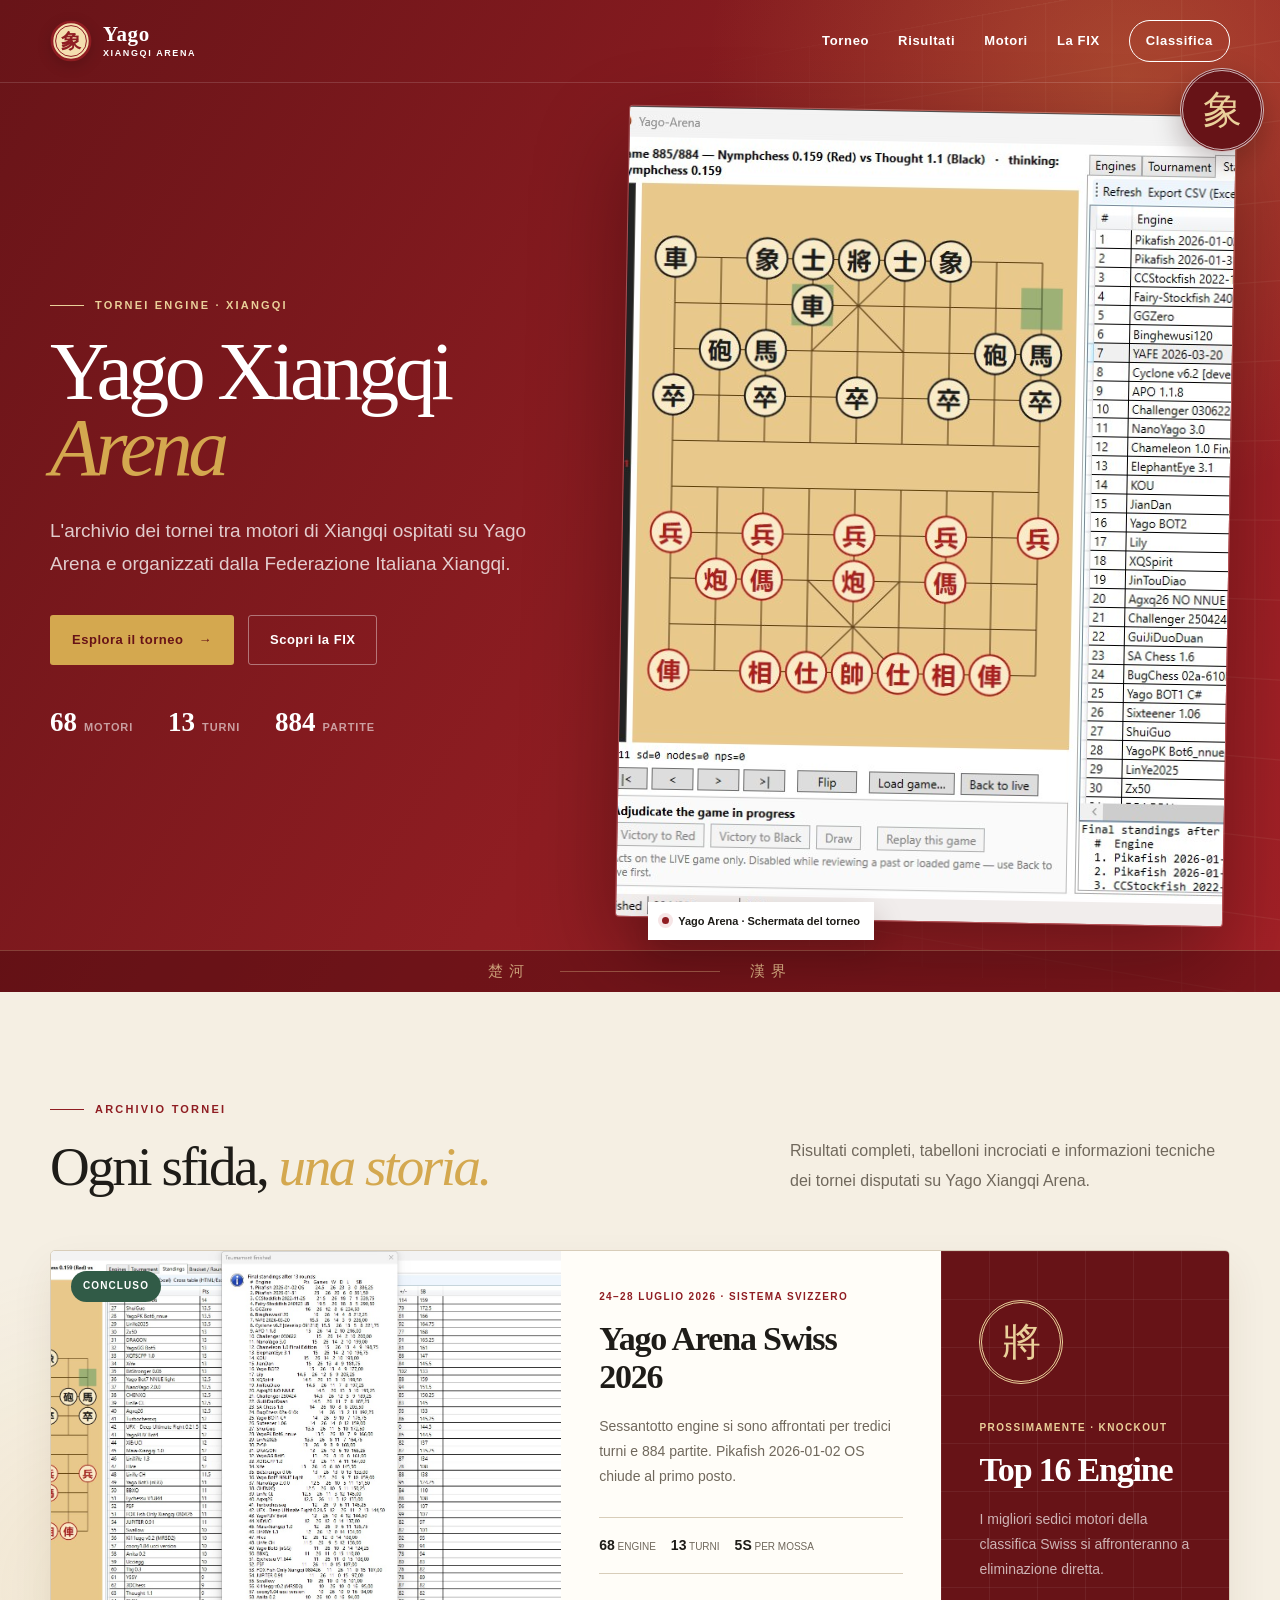
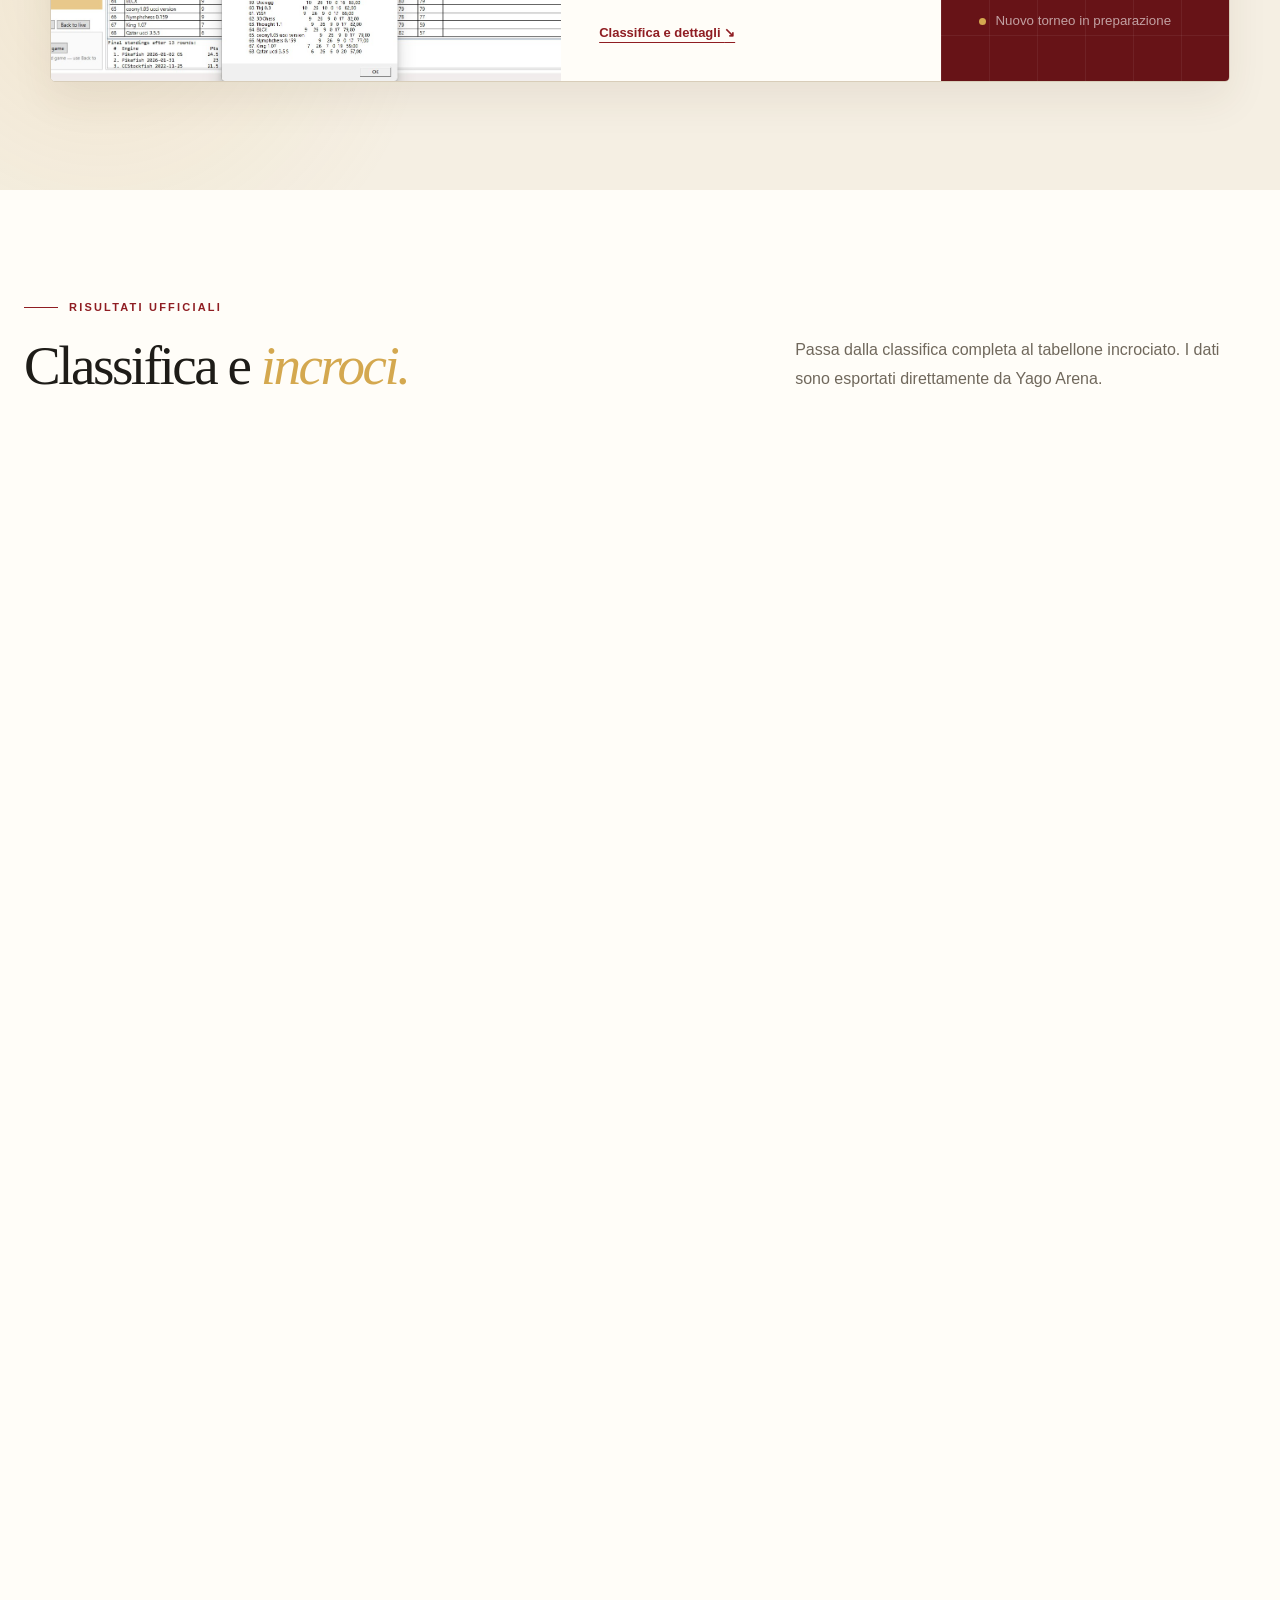
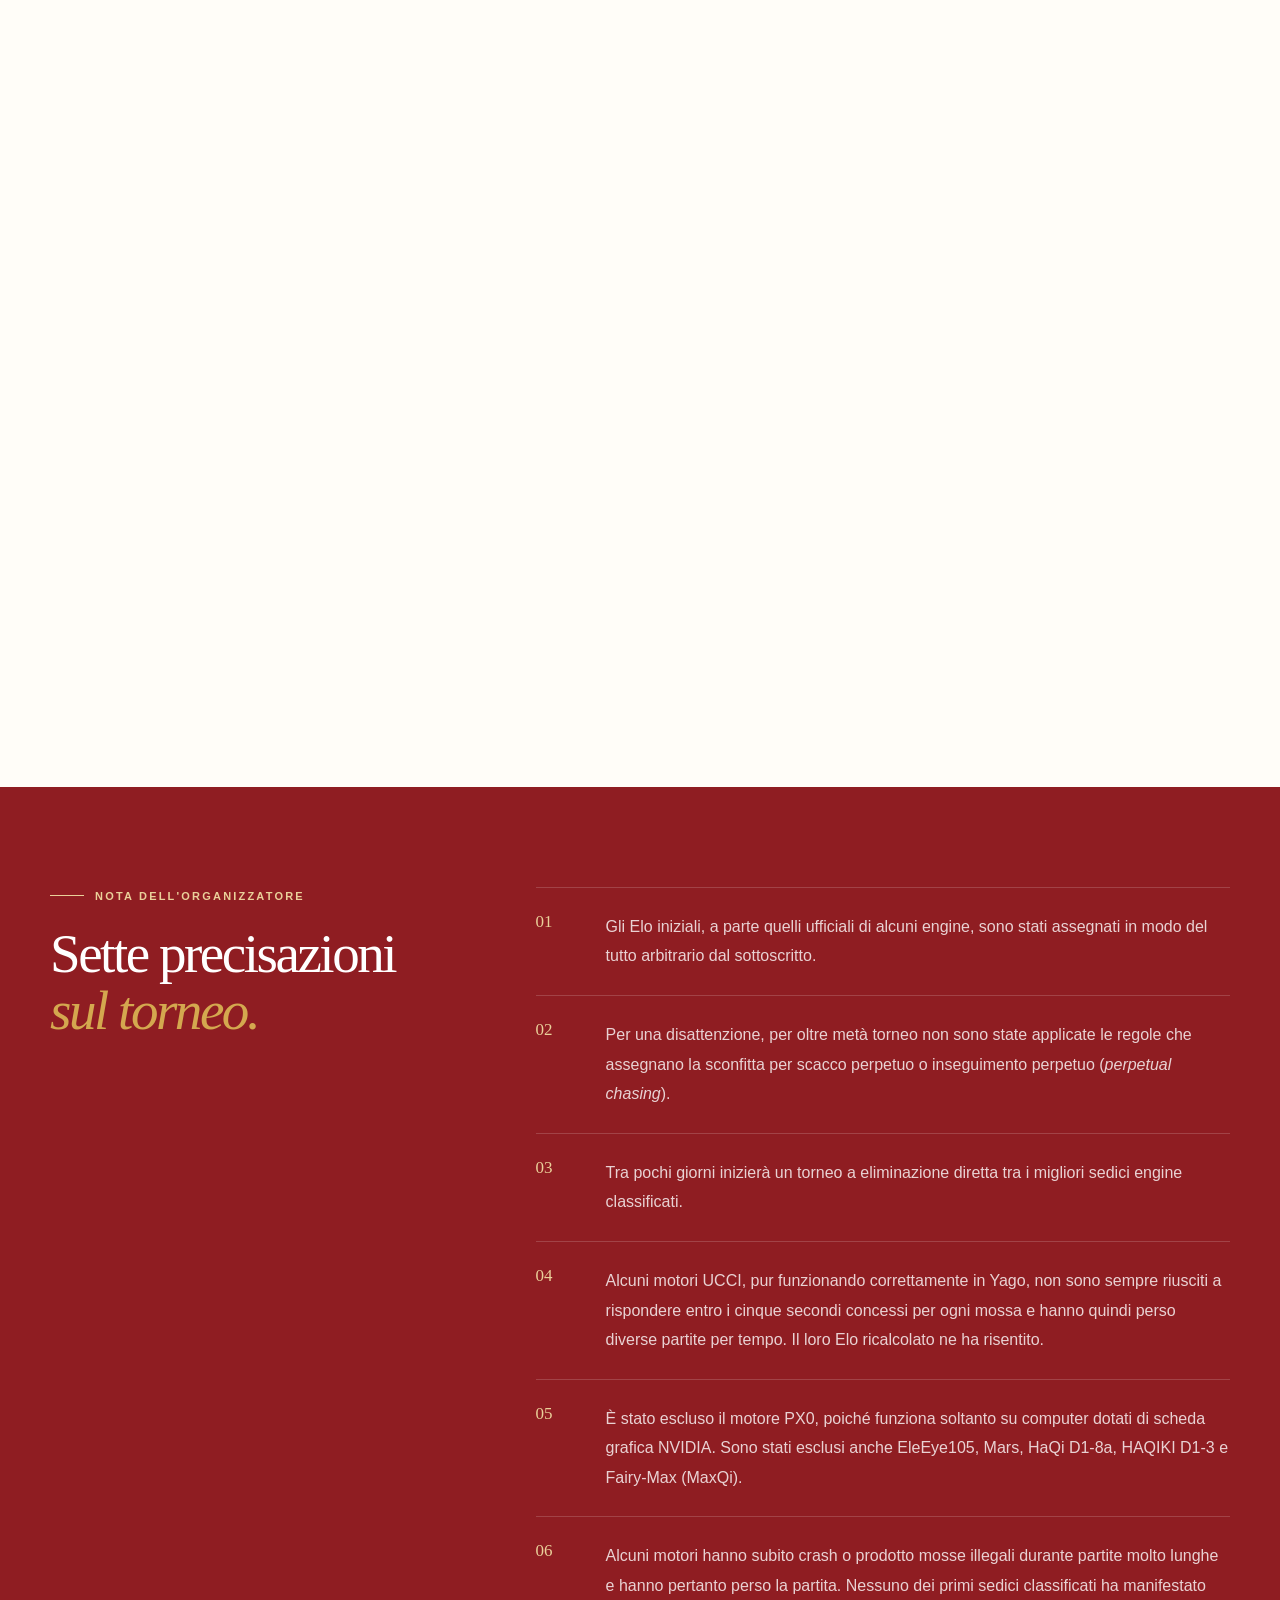
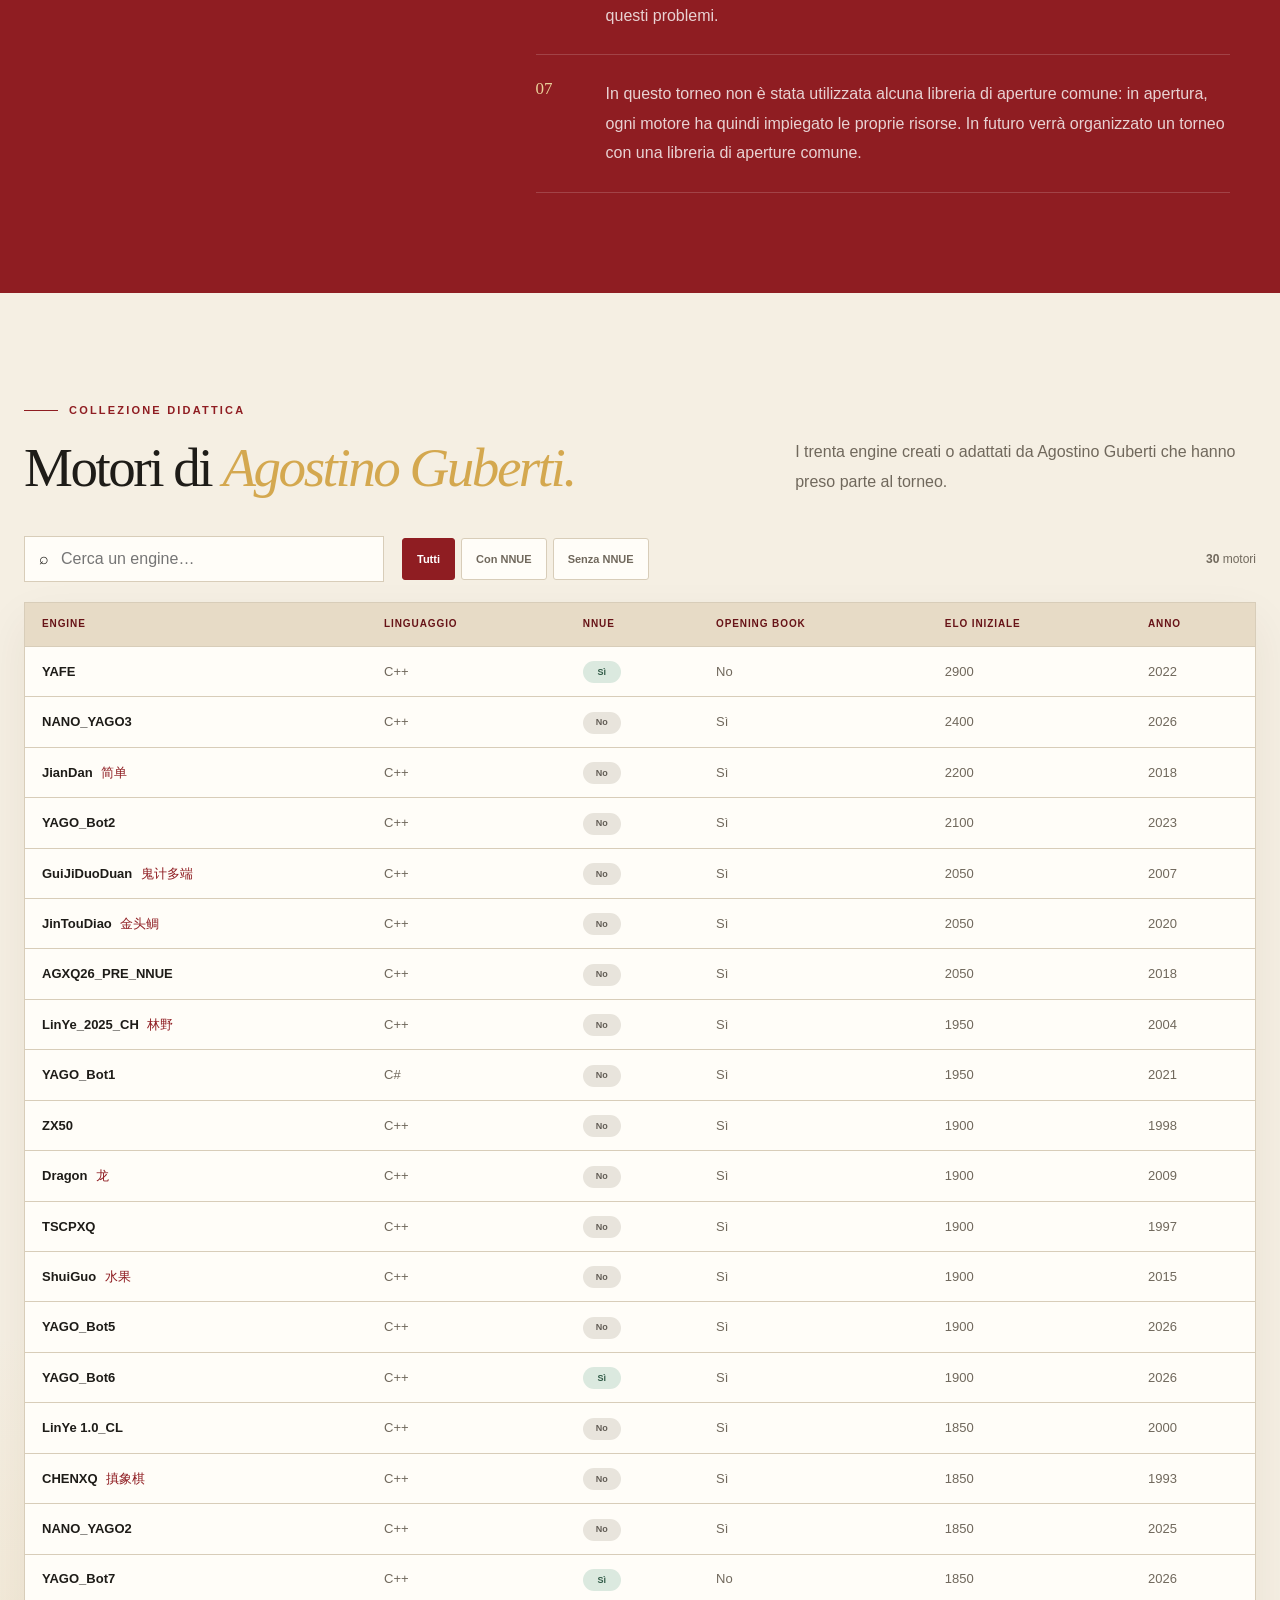
==== commit a09bfb41: "Add tournament notes" ====
--- a/index.html
+++ b/index.html
@@ -153,7 +153,7 @@
         <div class="container notes-grid">
           <div data-reveal>
             <p class="eyebrow light"><span></span>Nota dell'organizzatore</p>
-            <h2>Tre precisazioni<br><em>sul torneo.</em></h2>
+            <h2>Sette precisazioni<br><em>sul torneo.</em></h2>
           </div>
           <ol>
             <li data-reveal>
@@ -167,6 +167,22 @@
             <li data-reveal>
               <span>03</span>
               <p>Tra pochi giorni inizierà un torneo a eliminazione diretta tra i migliori sedici engine classificati.</p>
+            </li>
+            <li data-reveal>
+              <span>04</span>
+              <p>Alcuni motori UCCI, pur funzionando correttamente in Yago, non sono sempre riusciti a rispondere entro i cinque secondi concessi per ogni mossa e hanno quindi perso diverse partite per tempo. Il loro Elo ricalcolato ne ha risentito.</p>
+            </li>
+            <li data-reveal>
+              <span>05</span>
+              <p>È stato escluso il motore PX0, poiché funziona soltanto su computer dotati di scheda grafica NVIDIA. Sono stati esclusi anche EleEye105, Mars, HaQi D1-8a, HAQIKI D1-3 e Fairy-Max (MaxQi).</p>
+            </li>
+            <li data-reveal>
+              <span>06</span>
+              <p>Alcuni motori hanno subito crash o prodotto mosse illegali durante partite molto lunghe e hanno pertanto perso la partita. Nessuno dei primi sedici classificati ha manifestato questi problemi.</p>
+            </li>
+            <li data-reveal>
+              <span>07</span>
+              <p>In questo torneo non è stata utilizzata alcuna libreria di aperture comune: in apertura, ogni motore ha quindi impiegato le proprie risorse. In futuro verrà organizzato un torneo con una libreria di aperture comune.</p>
             </li>
           </ol>
         </div>
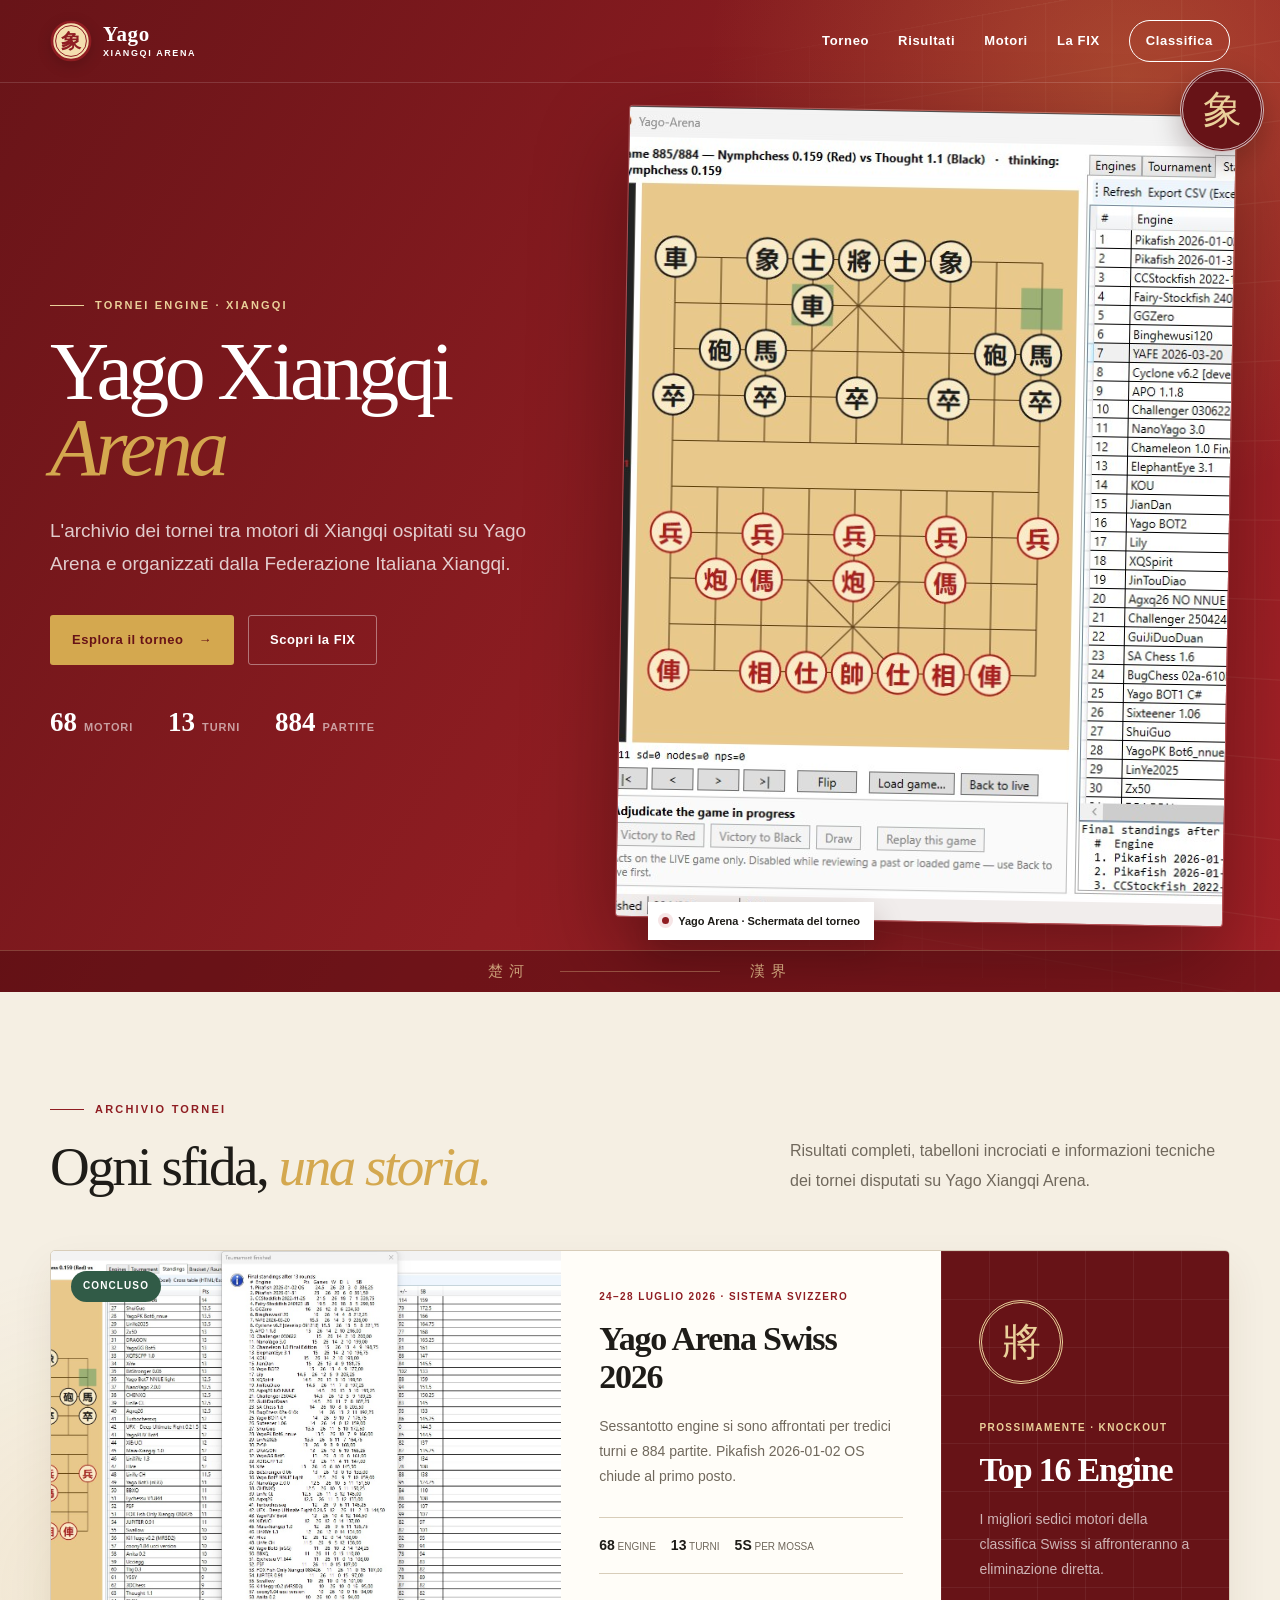
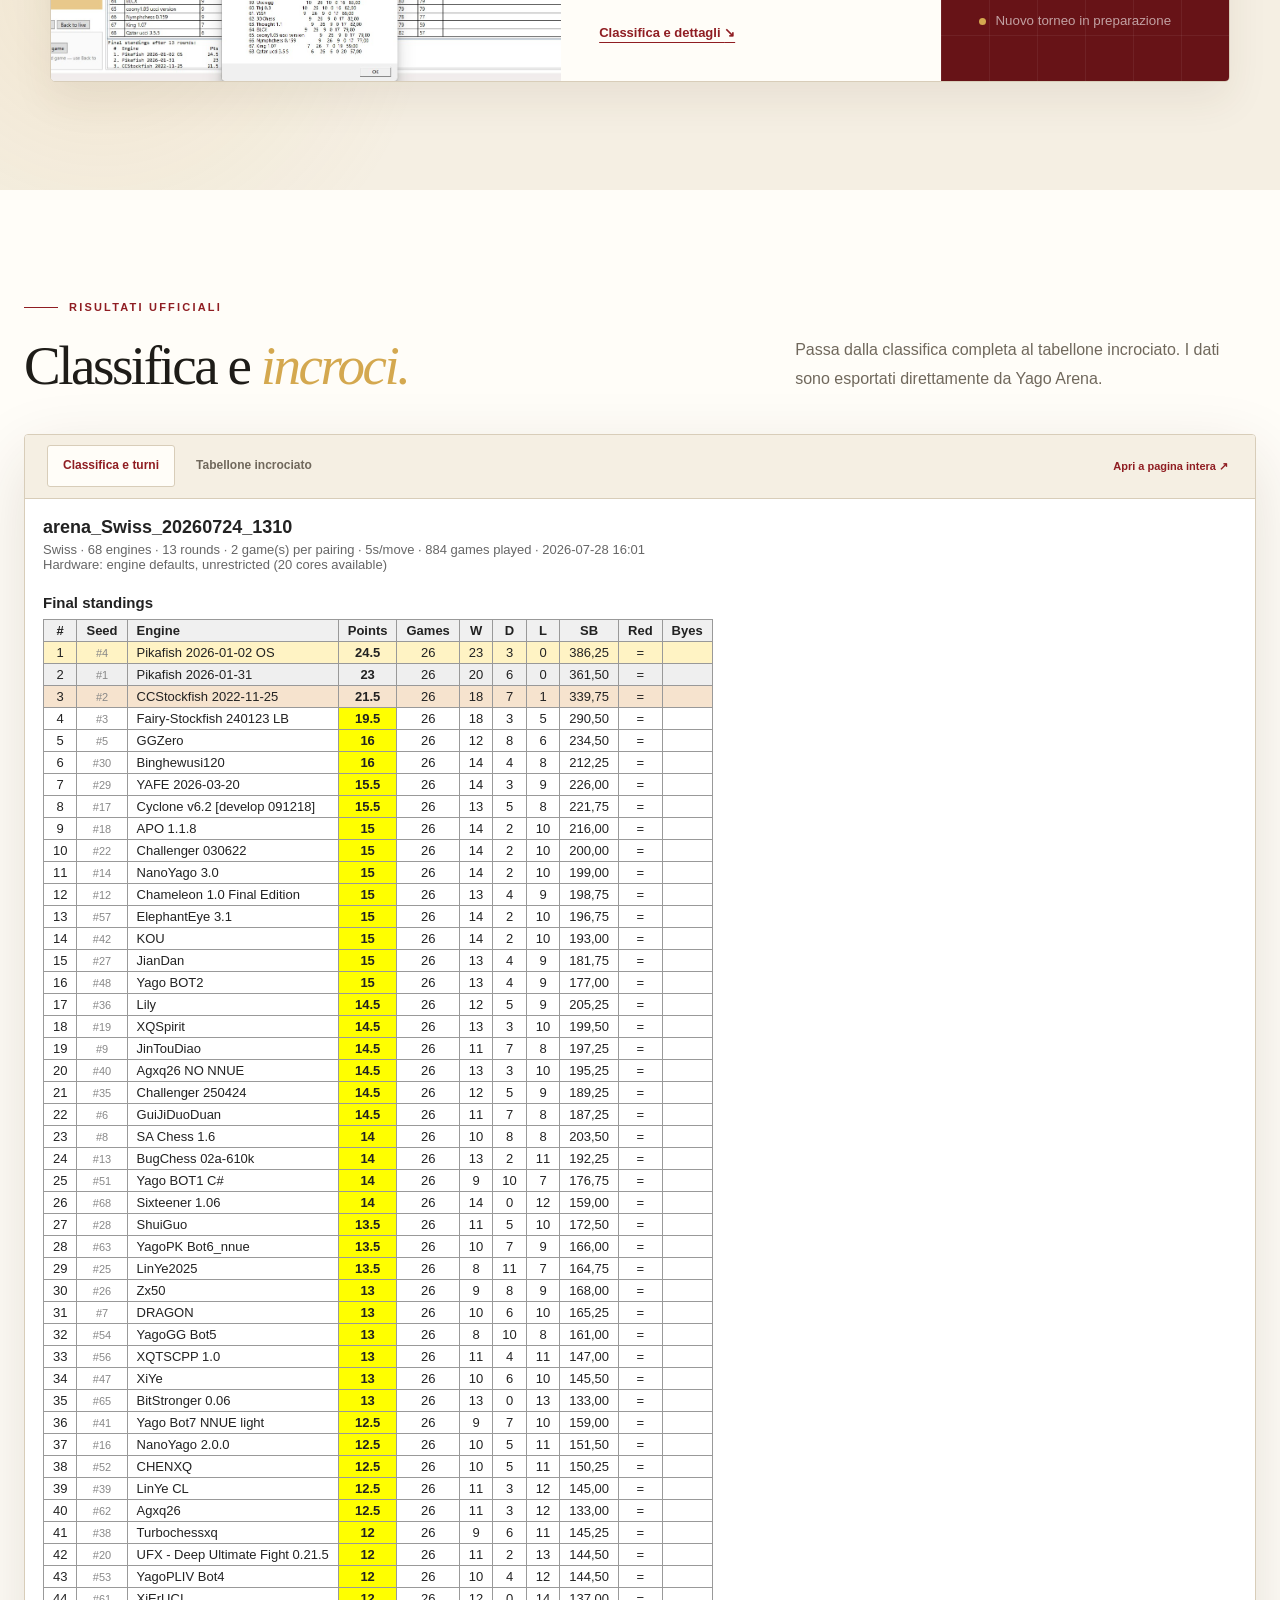
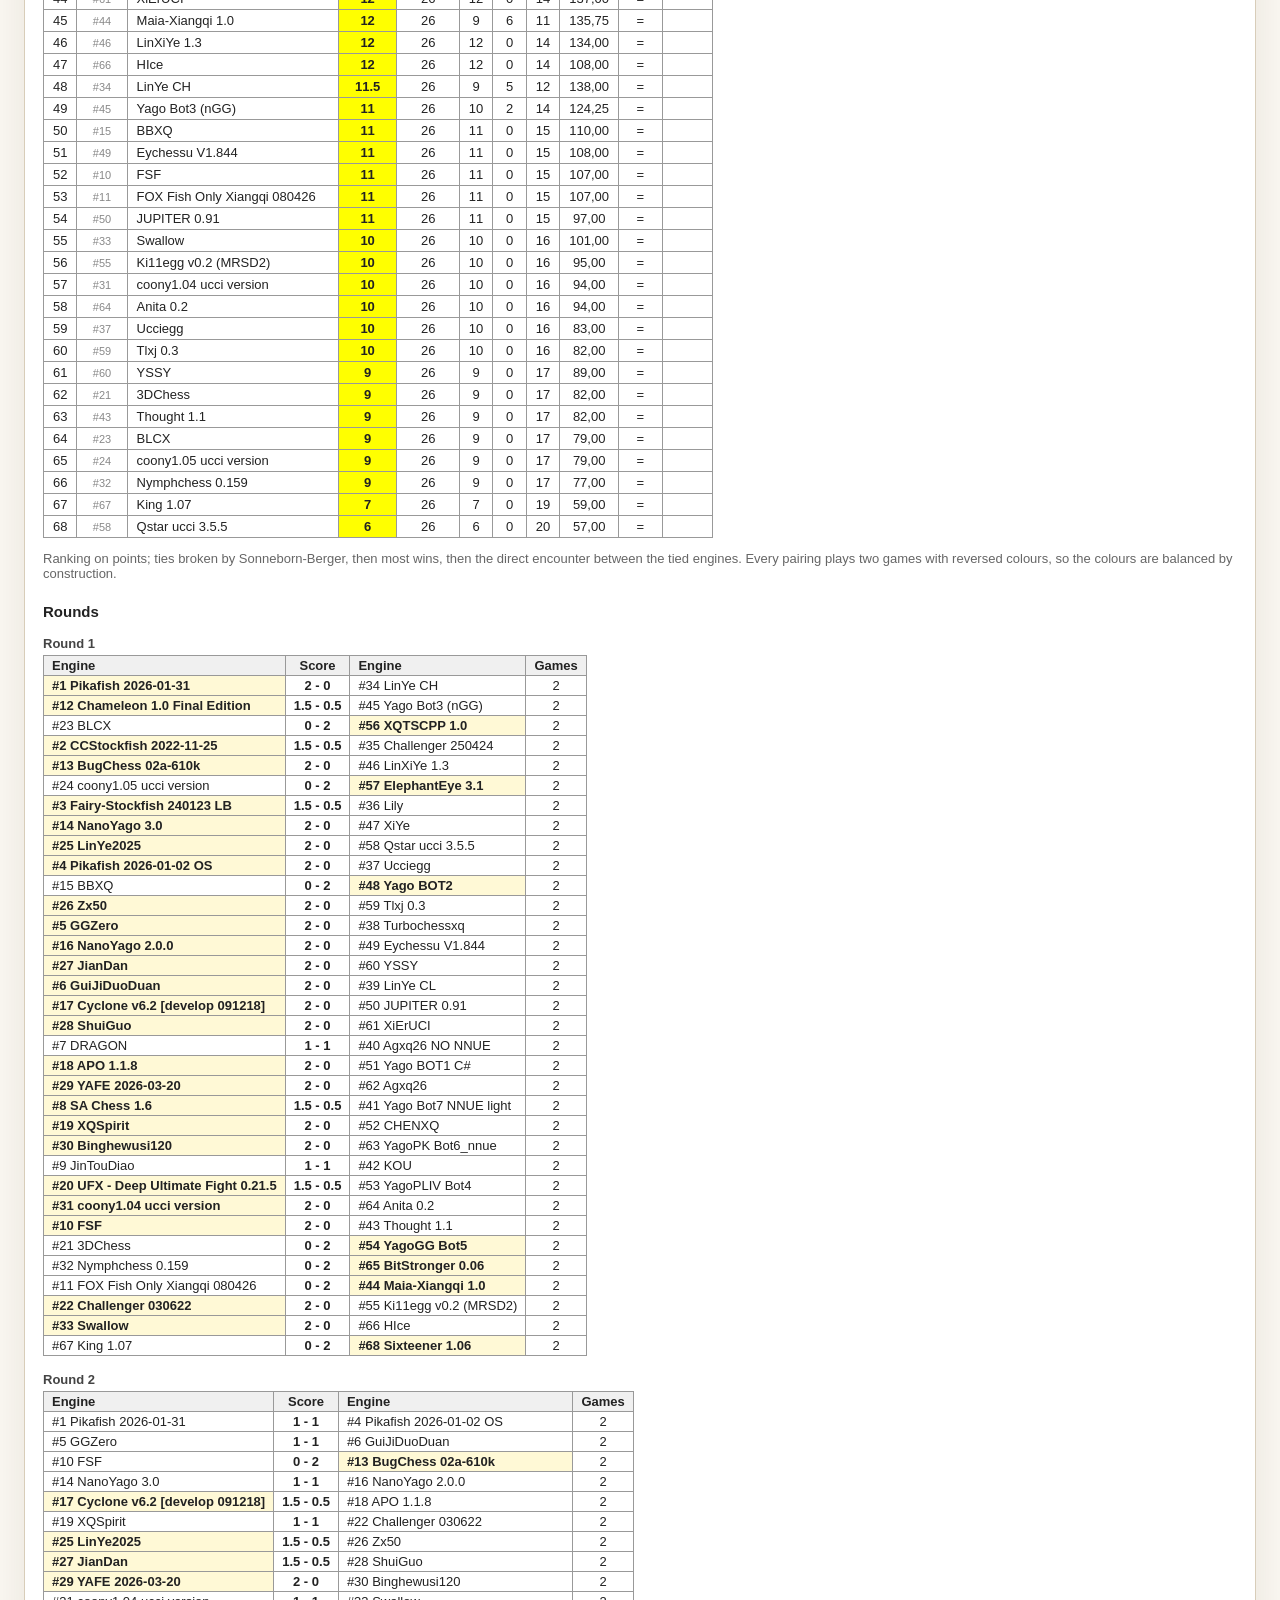
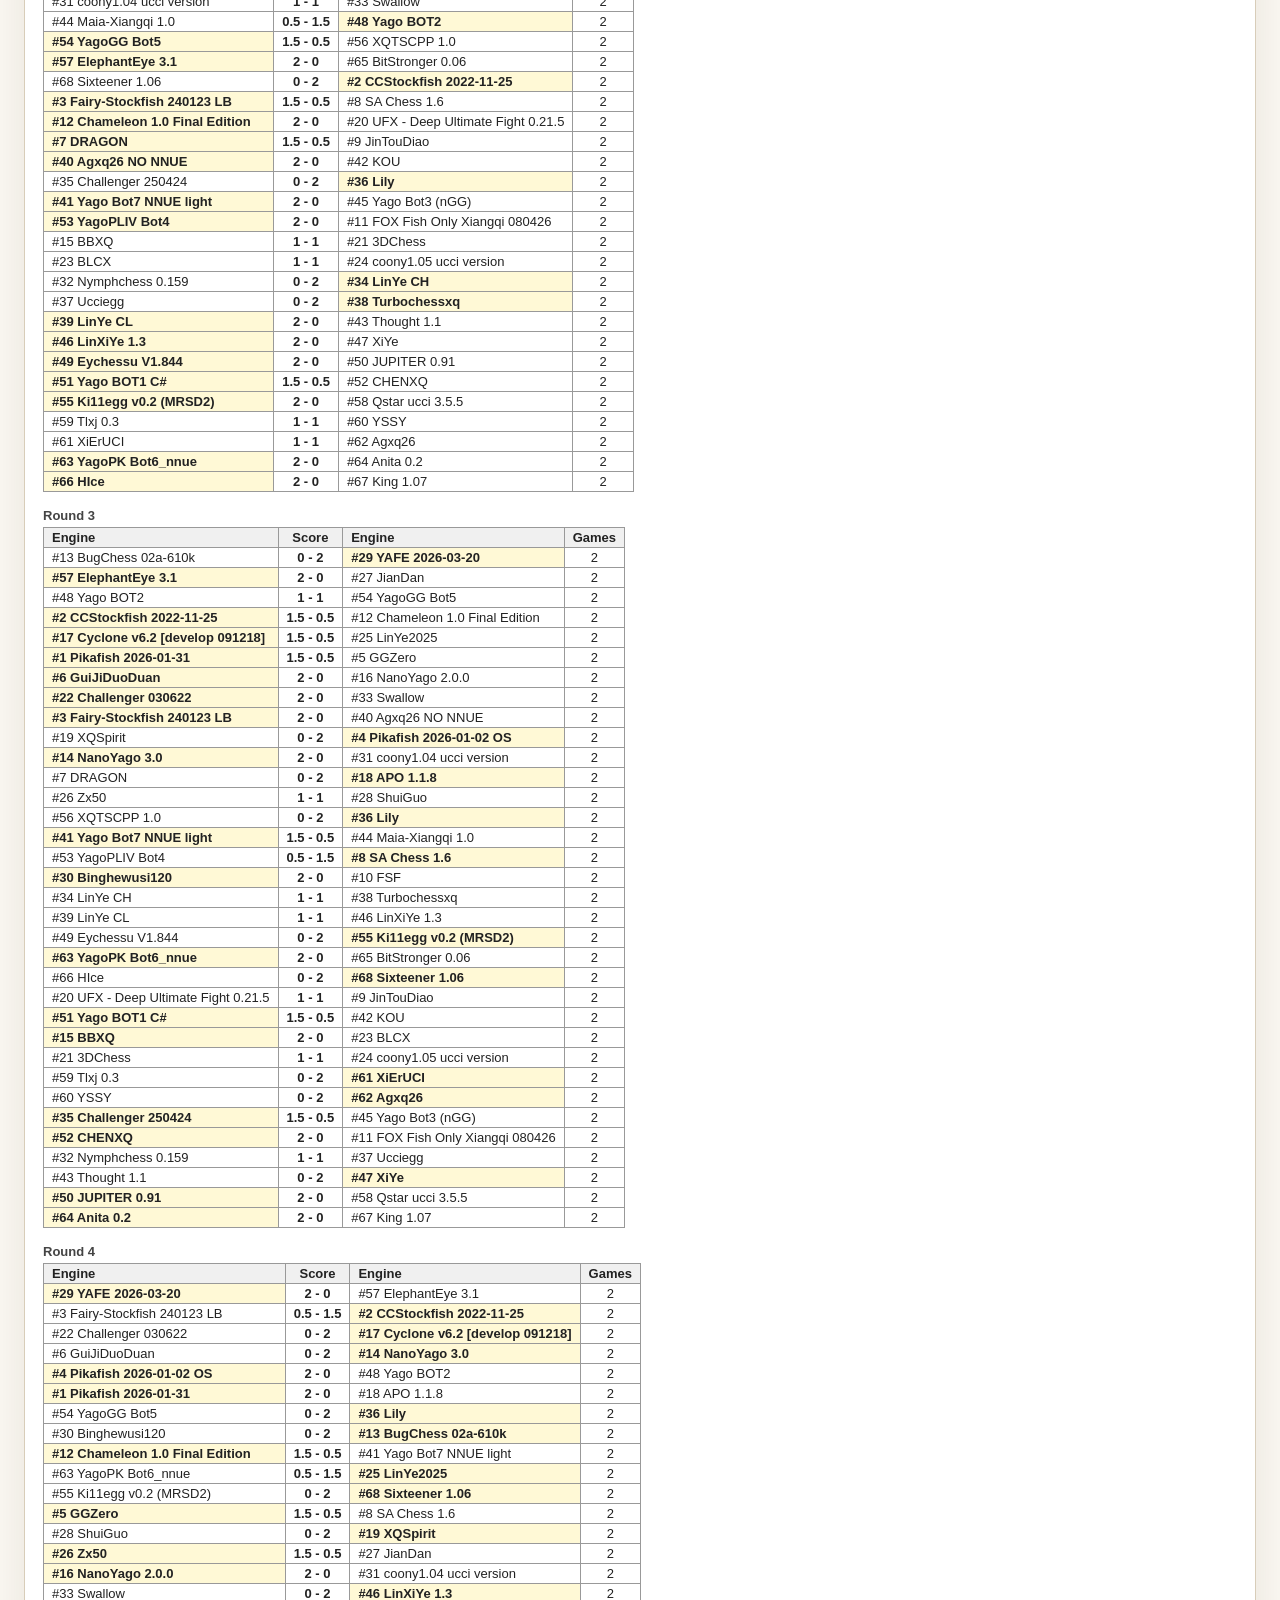
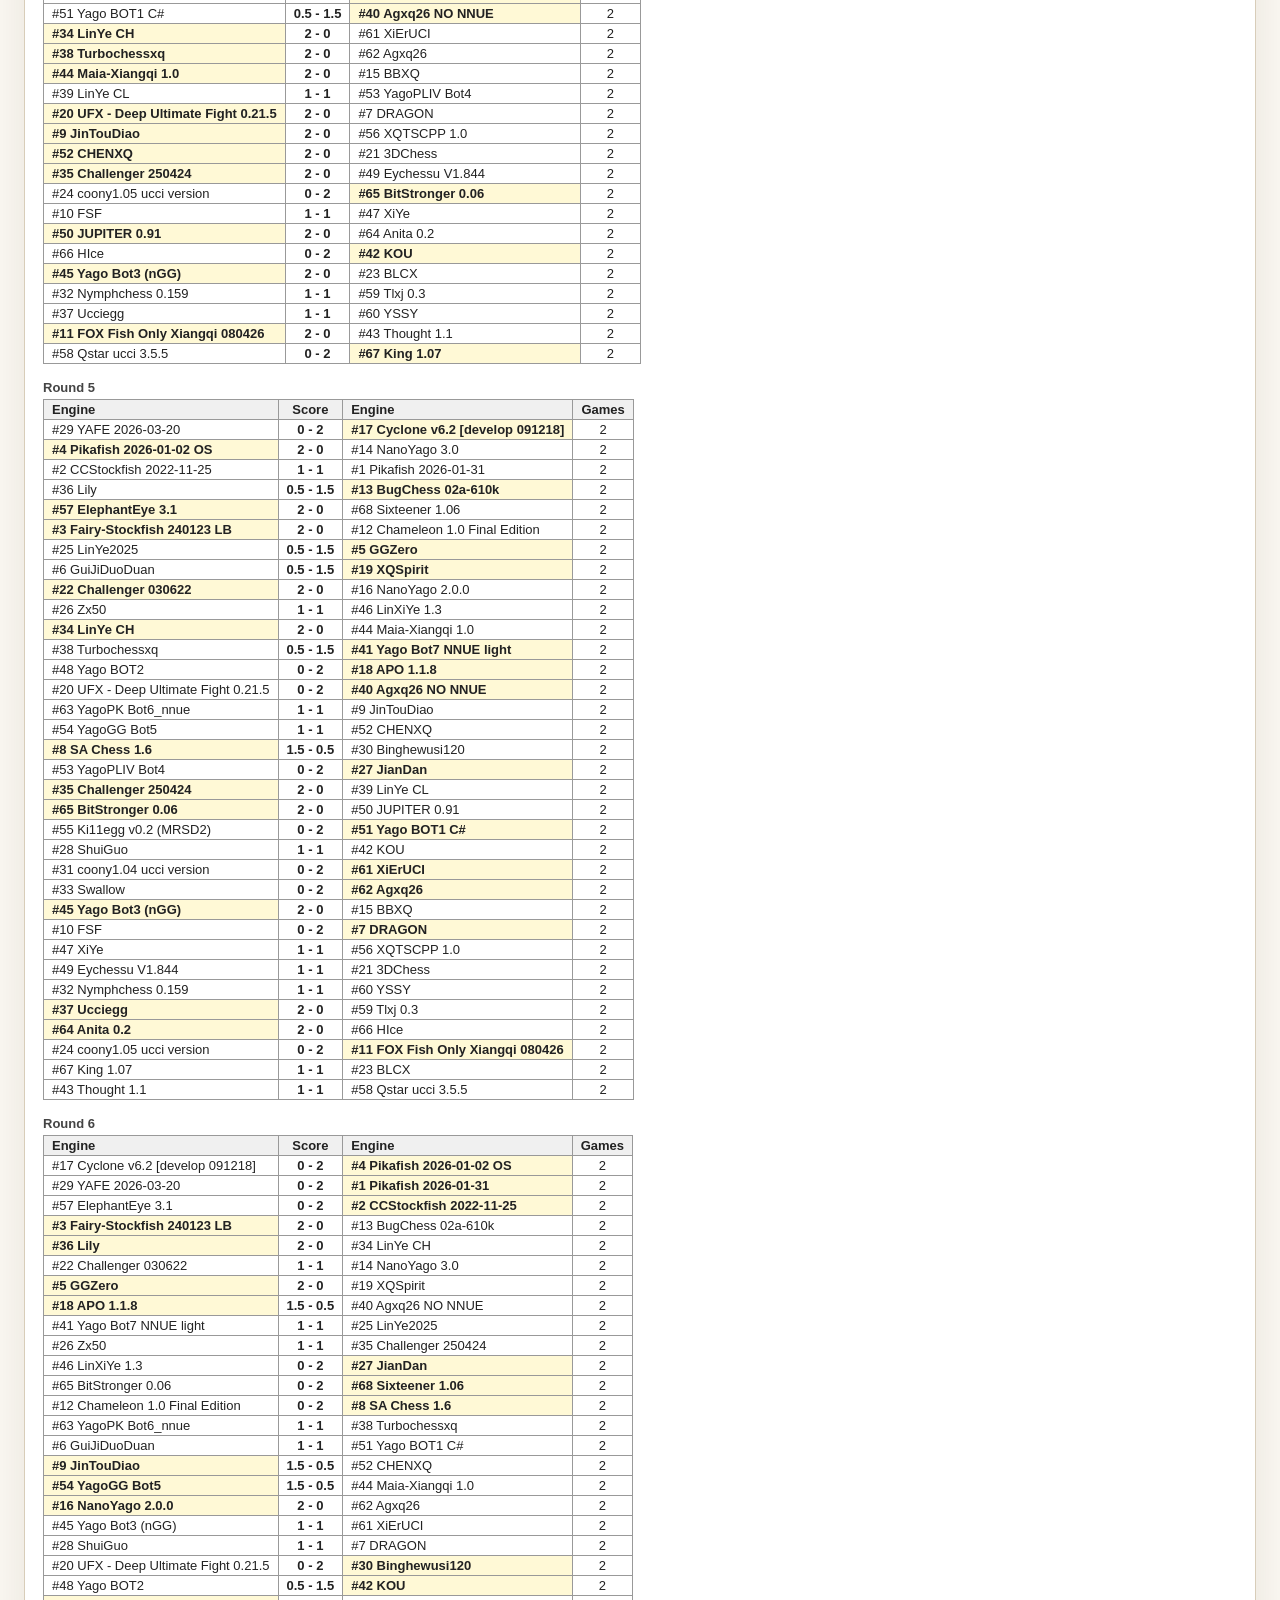
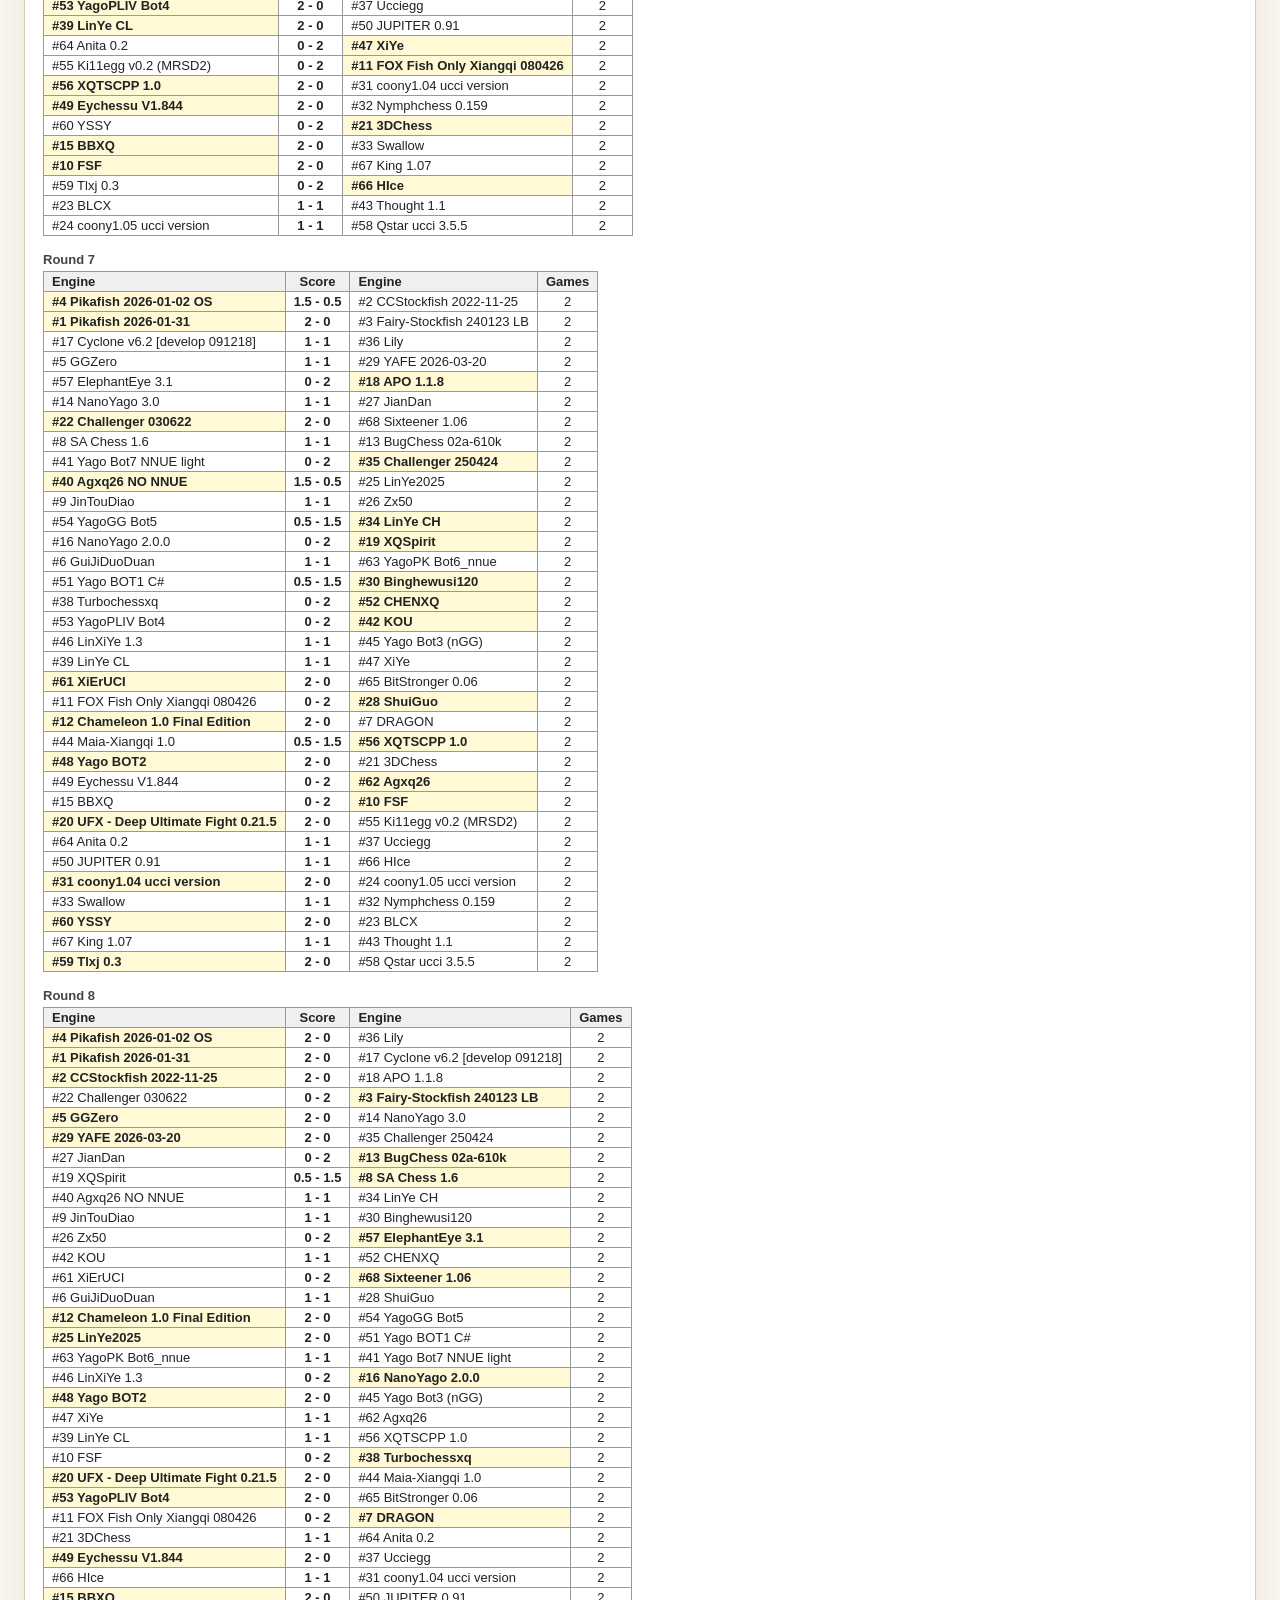
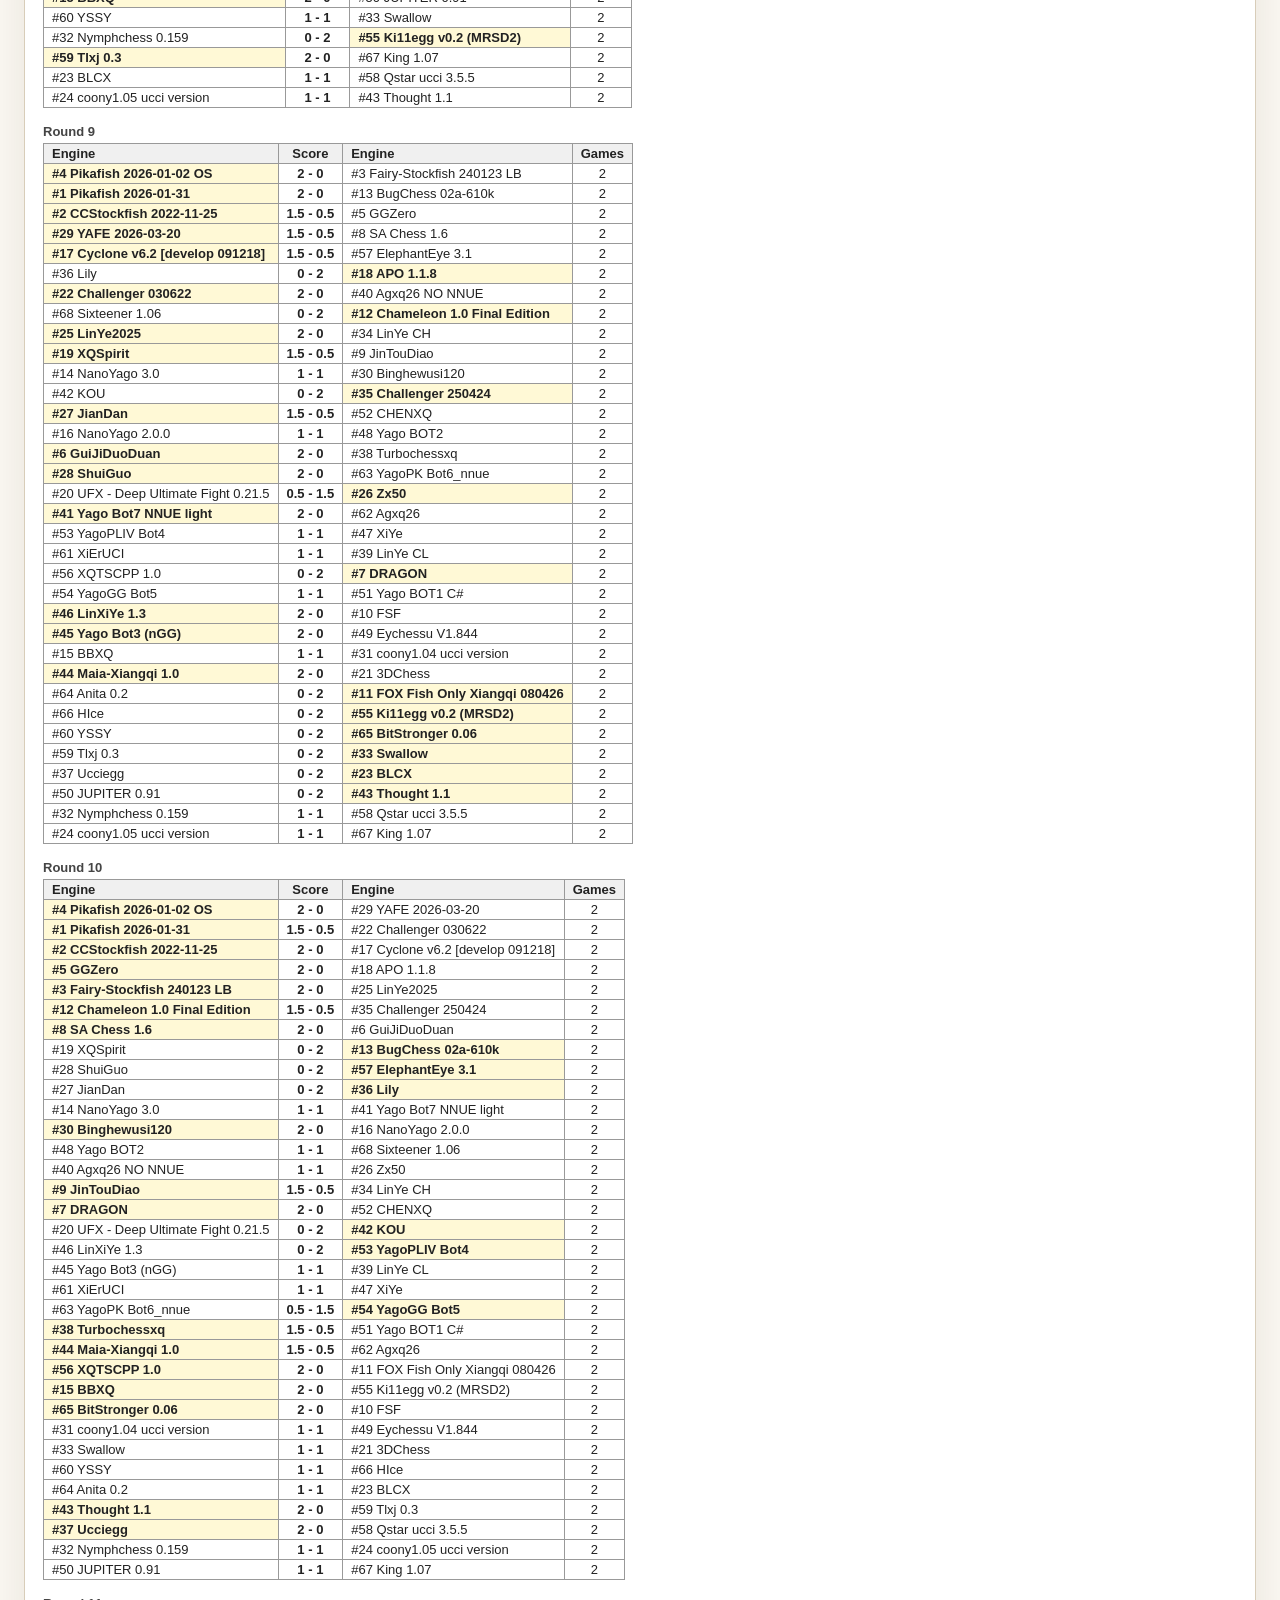
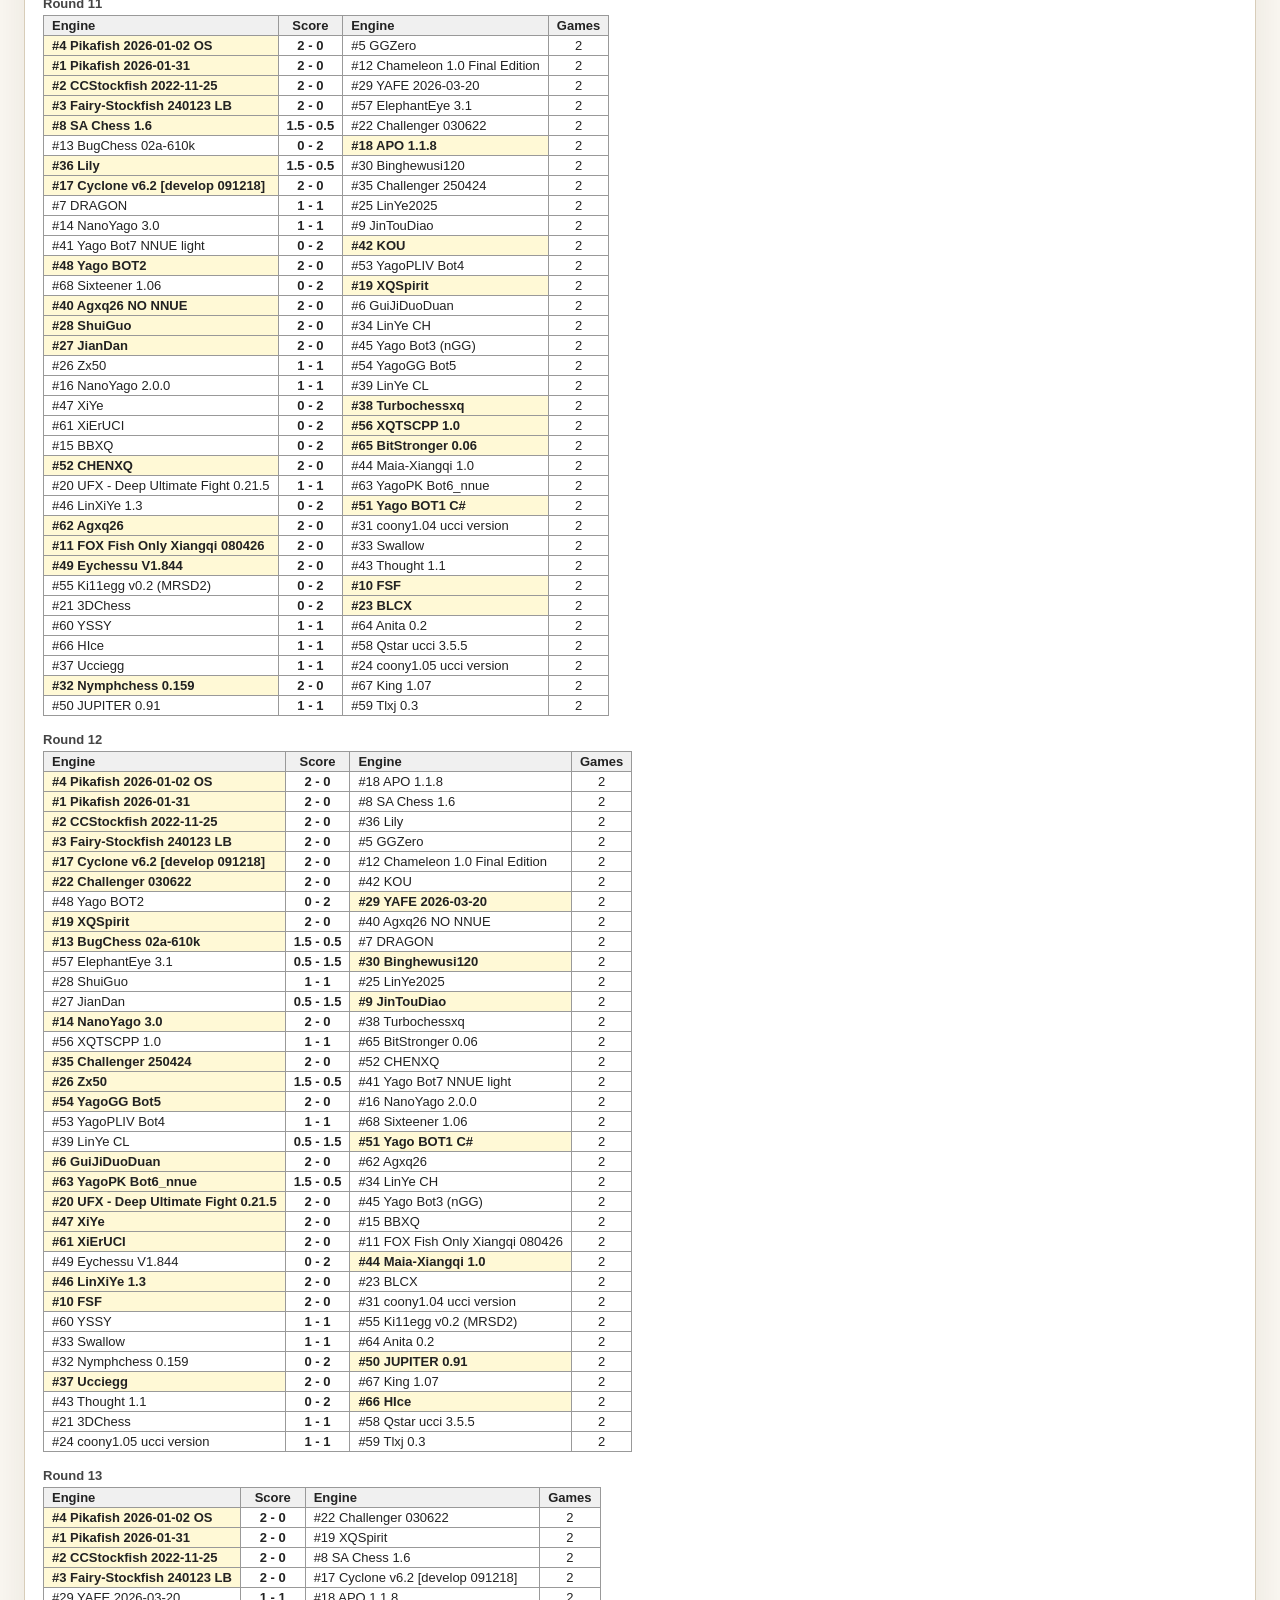
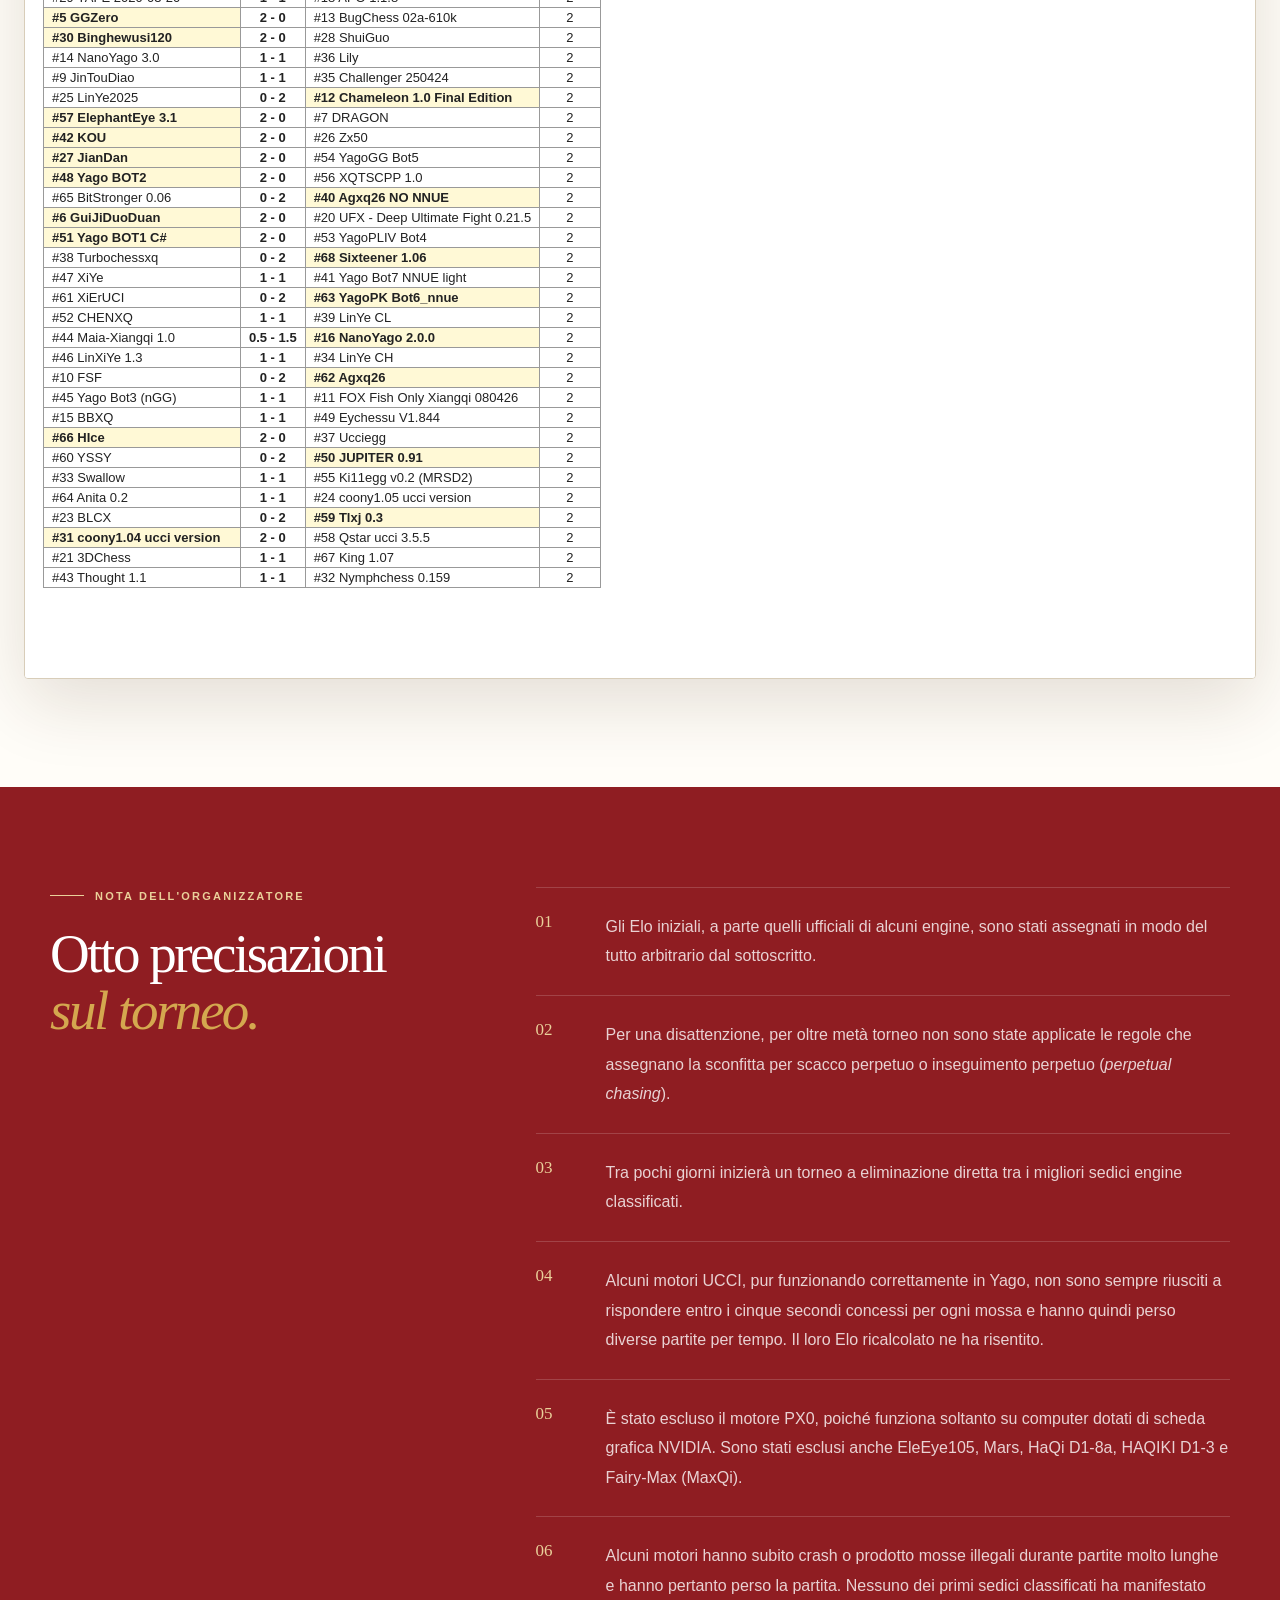
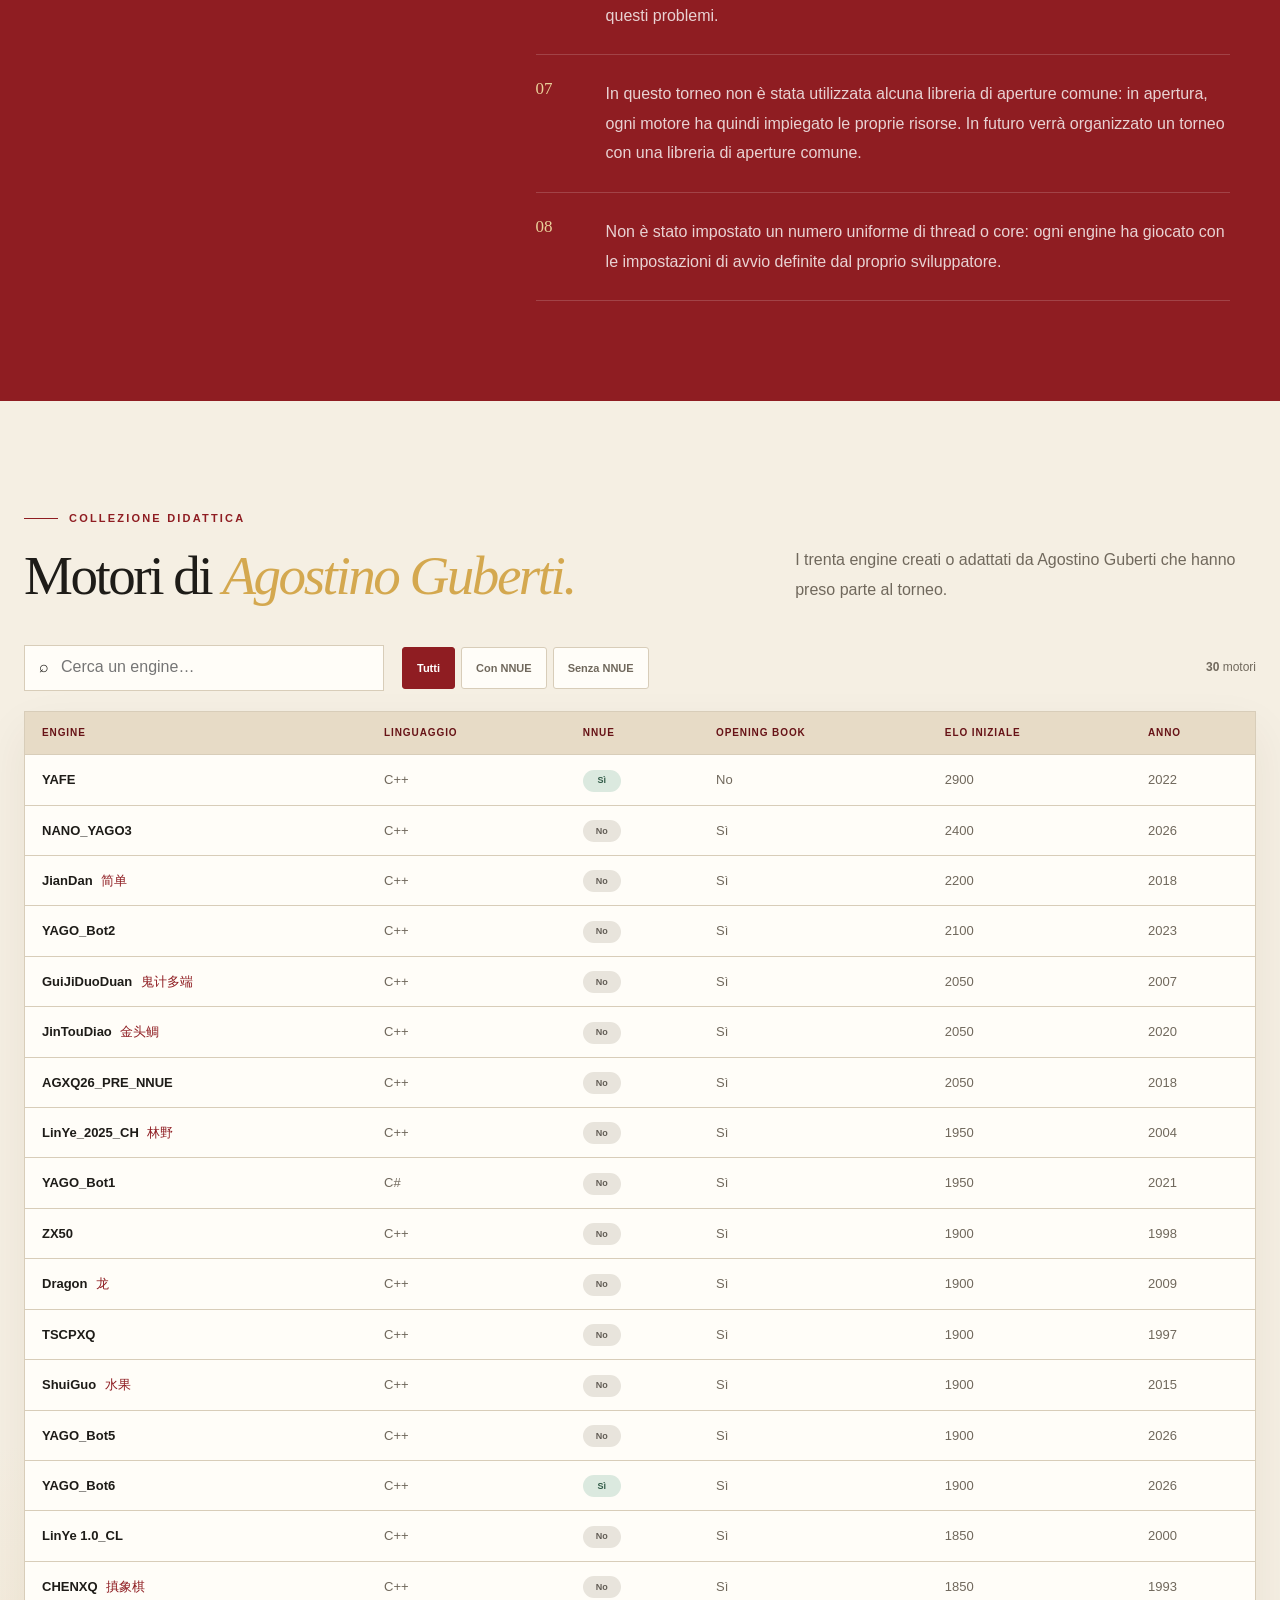
==== commit 67e24c5a: "Fix results visibility and add note 8" ====
--- a/index.html
+++ b/index.html
@@ -124,7 +124,7 @@
             </p>
           </div>
 
-          <div class="results-viewer" data-results-viewer data-reveal>
+          <div class="results-viewer" data-results-viewer>
             <div class="results-toolbar">
               <div class="tabs" role="tablist" aria-label="Viste dei risultati">
                 <button class="tab is-active" type="button" role="tab" aria-selected="true"
@@ -153,7 +153,7 @@
         <div class="container notes-grid">
           <div data-reveal>
             <p class="eyebrow light"><span></span>Nota dell'organizzatore</p>
-            <h2>Sette precisazioni<br><em>sul torneo.</em></h2>
+            <h2>Otto precisazioni<br><em>sul torneo.</em></h2>
           </div>
           <ol>
             <li data-reveal>
@@ -183,6 +183,10 @@
             <li data-reveal>
               <span>07</span>
               <p>In questo torneo non è stata utilizzata alcuna libreria di aperture comune: in apertura, ogni motore ha quindi impiegato le proprie risorse. In futuro verrà organizzato un torneo con una libreria di aperture comune.</p>
+            </li>
+            <li data-reveal>
+              <span>08</span>
+              <p>Non è stato impostato un numero uniforme di thread o core: ogni engine ha giocato con le impostazioni di avvio definite dal proprio sviluppatore.</p>
             </li>
           </ol>
         </div>
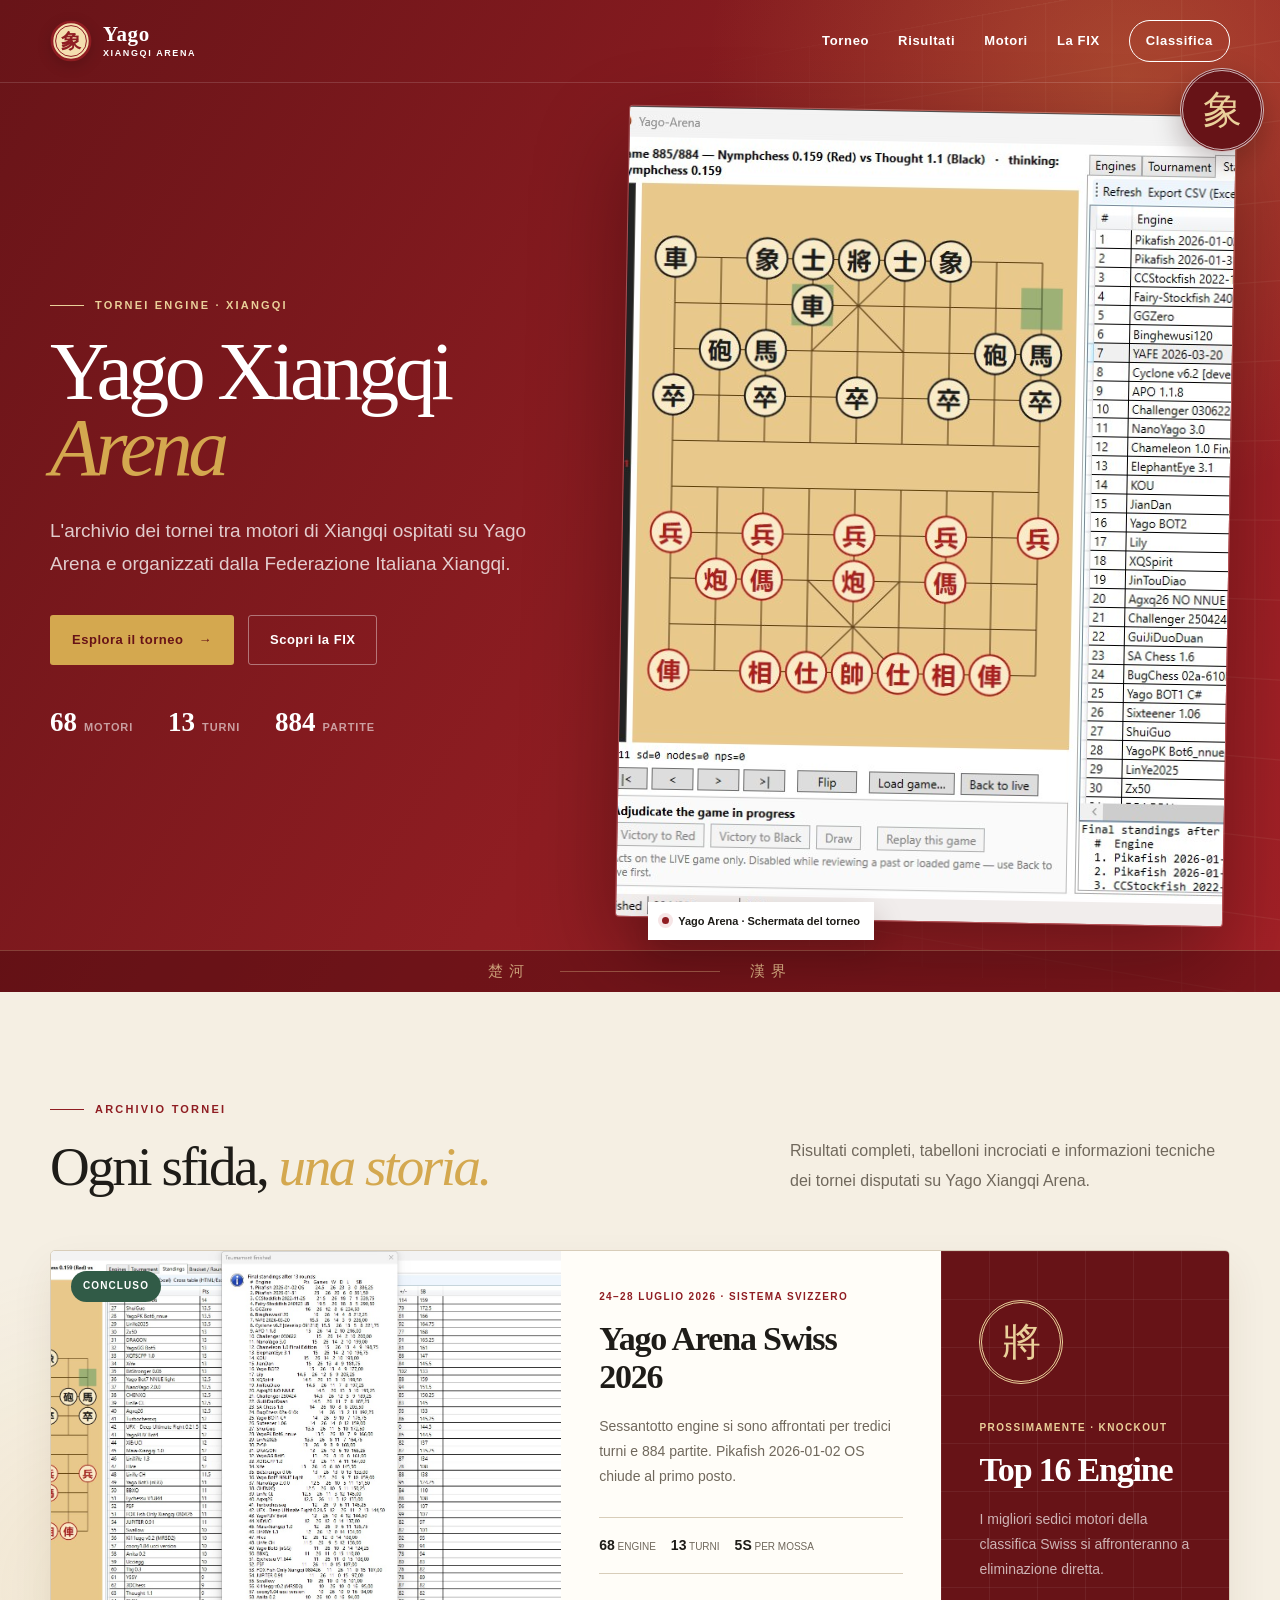
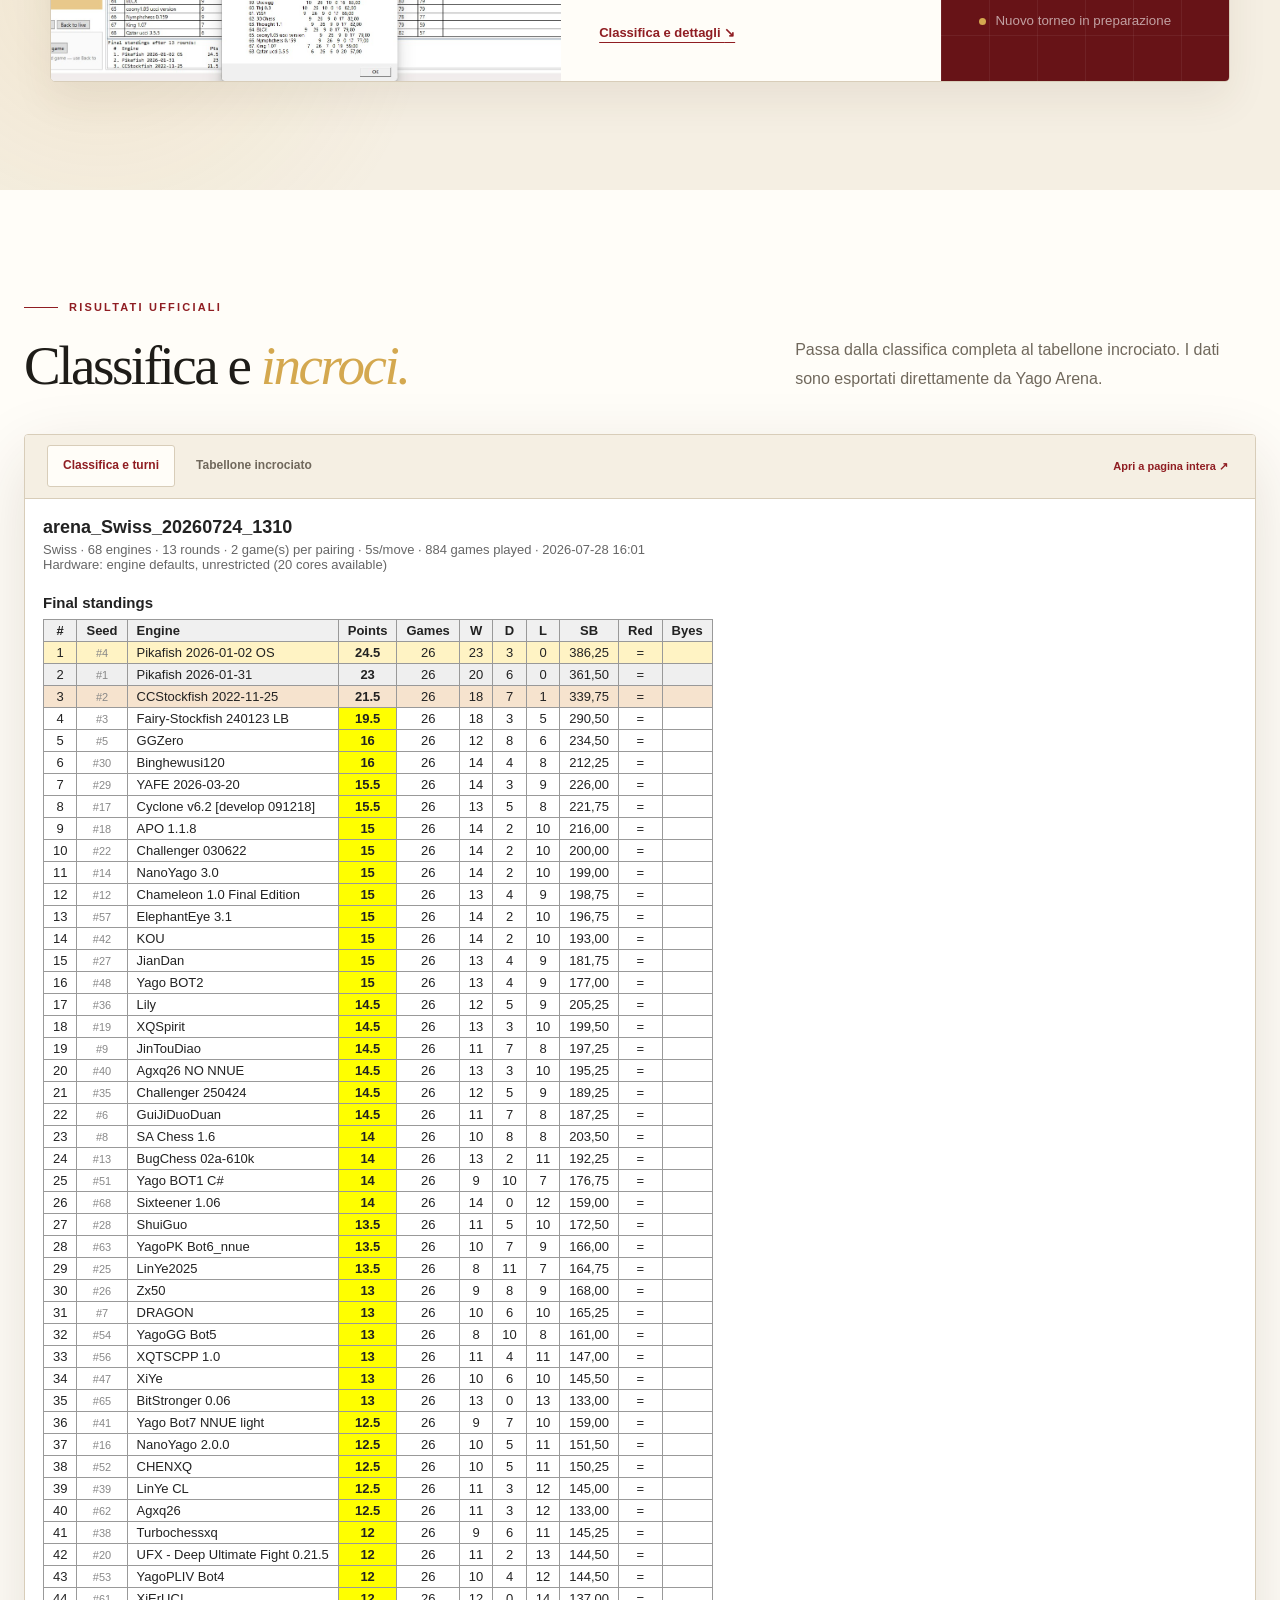
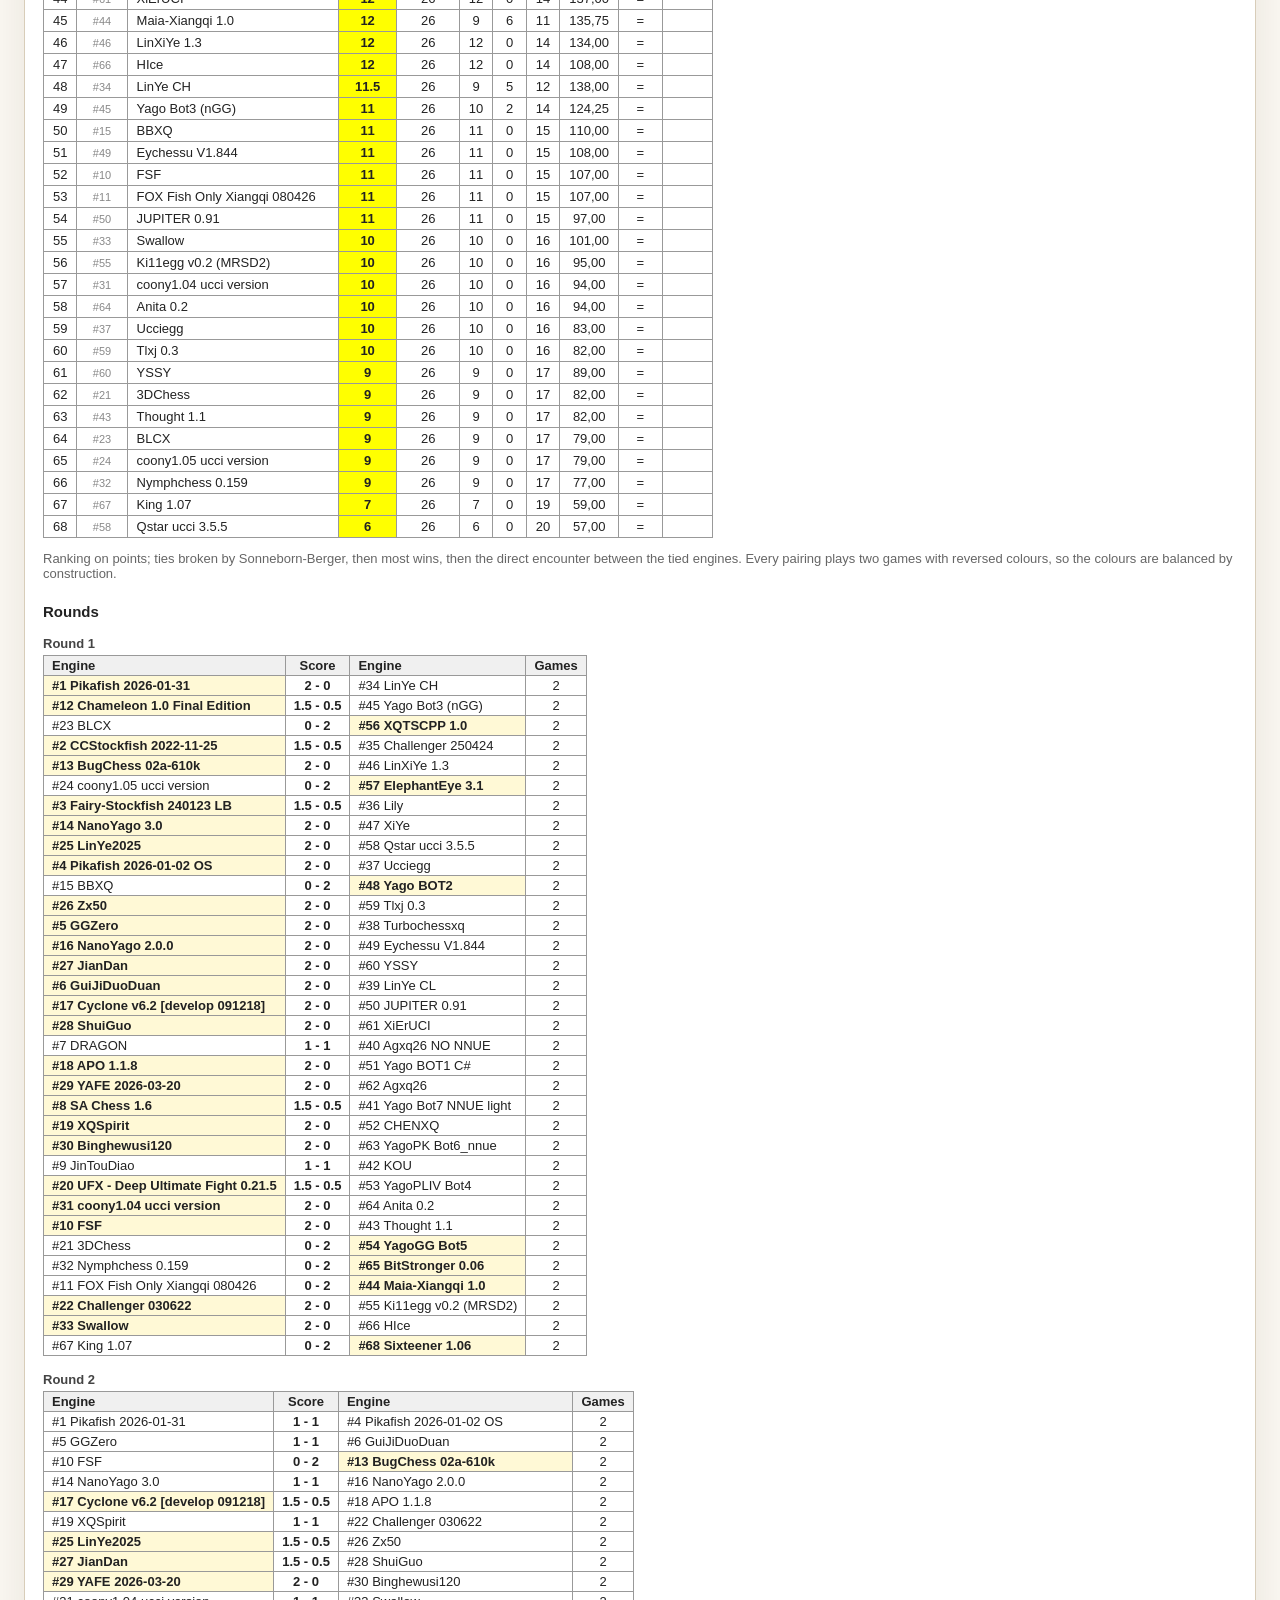
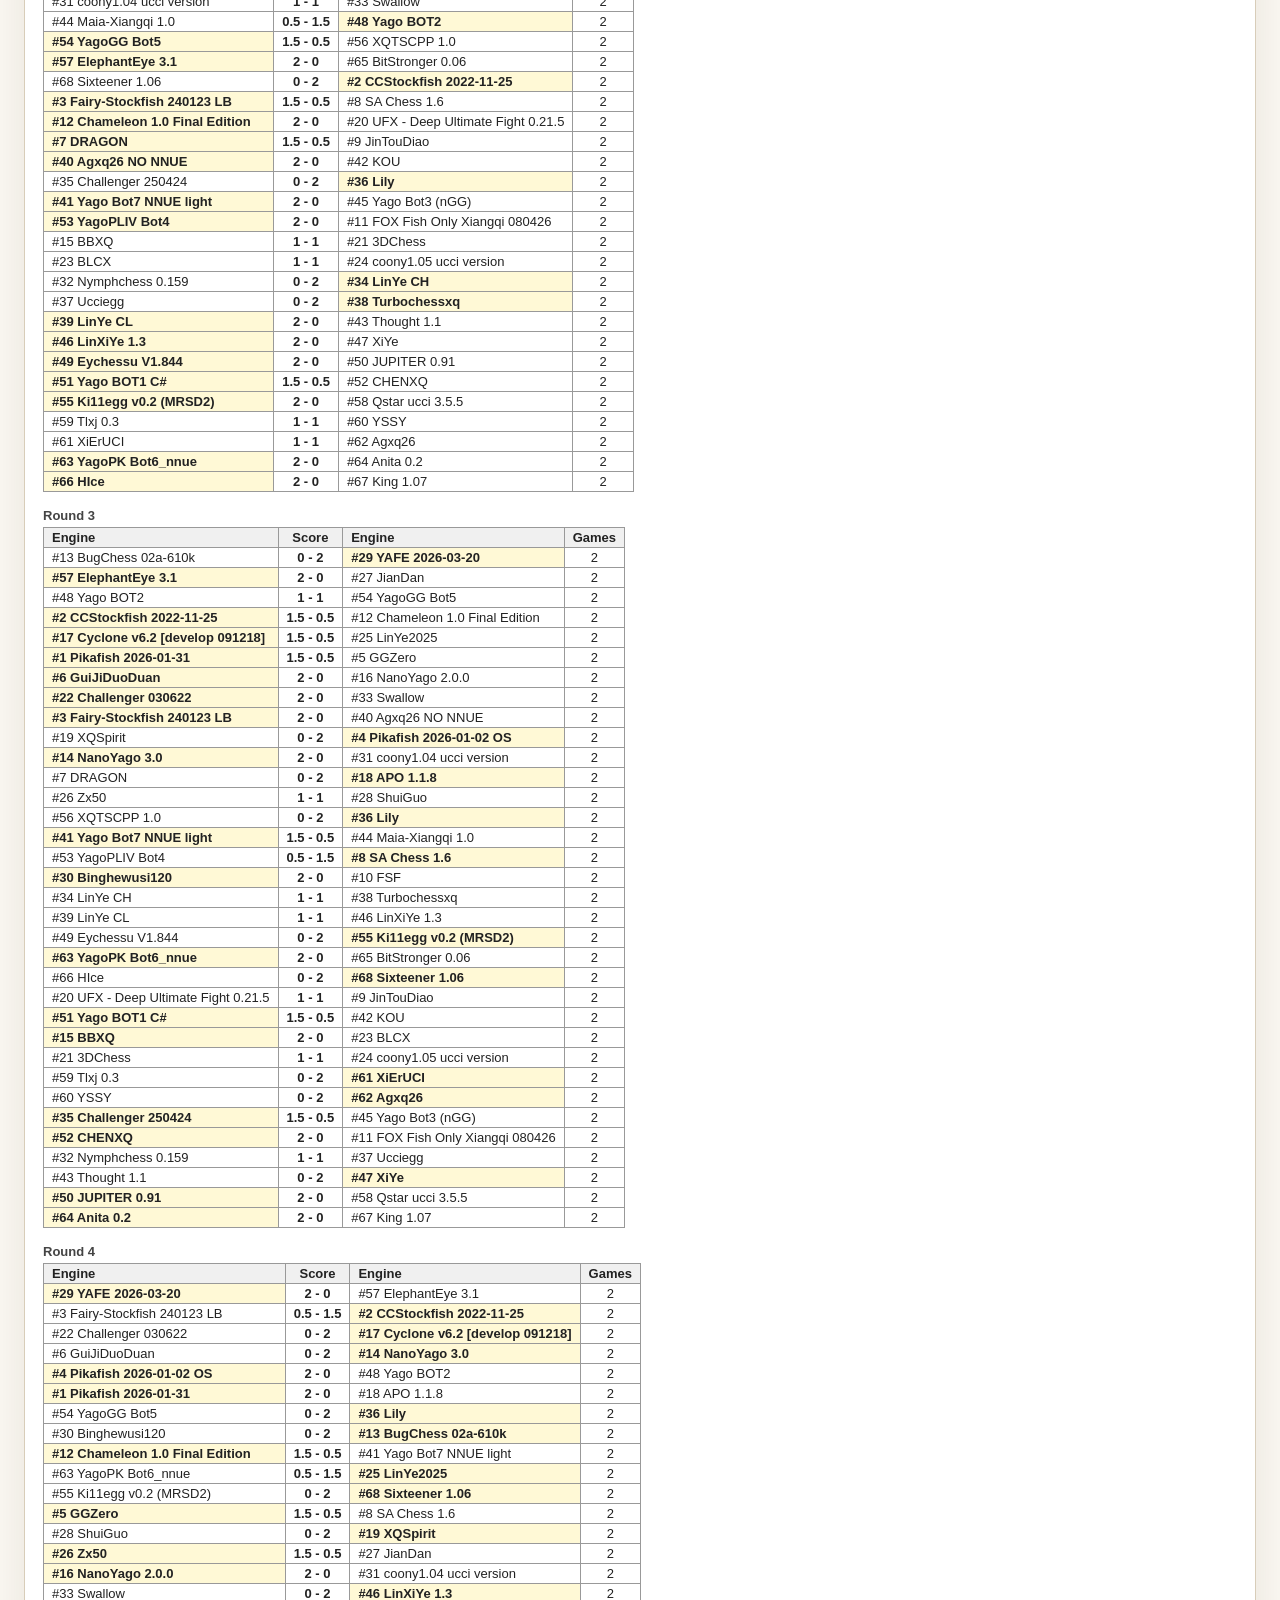
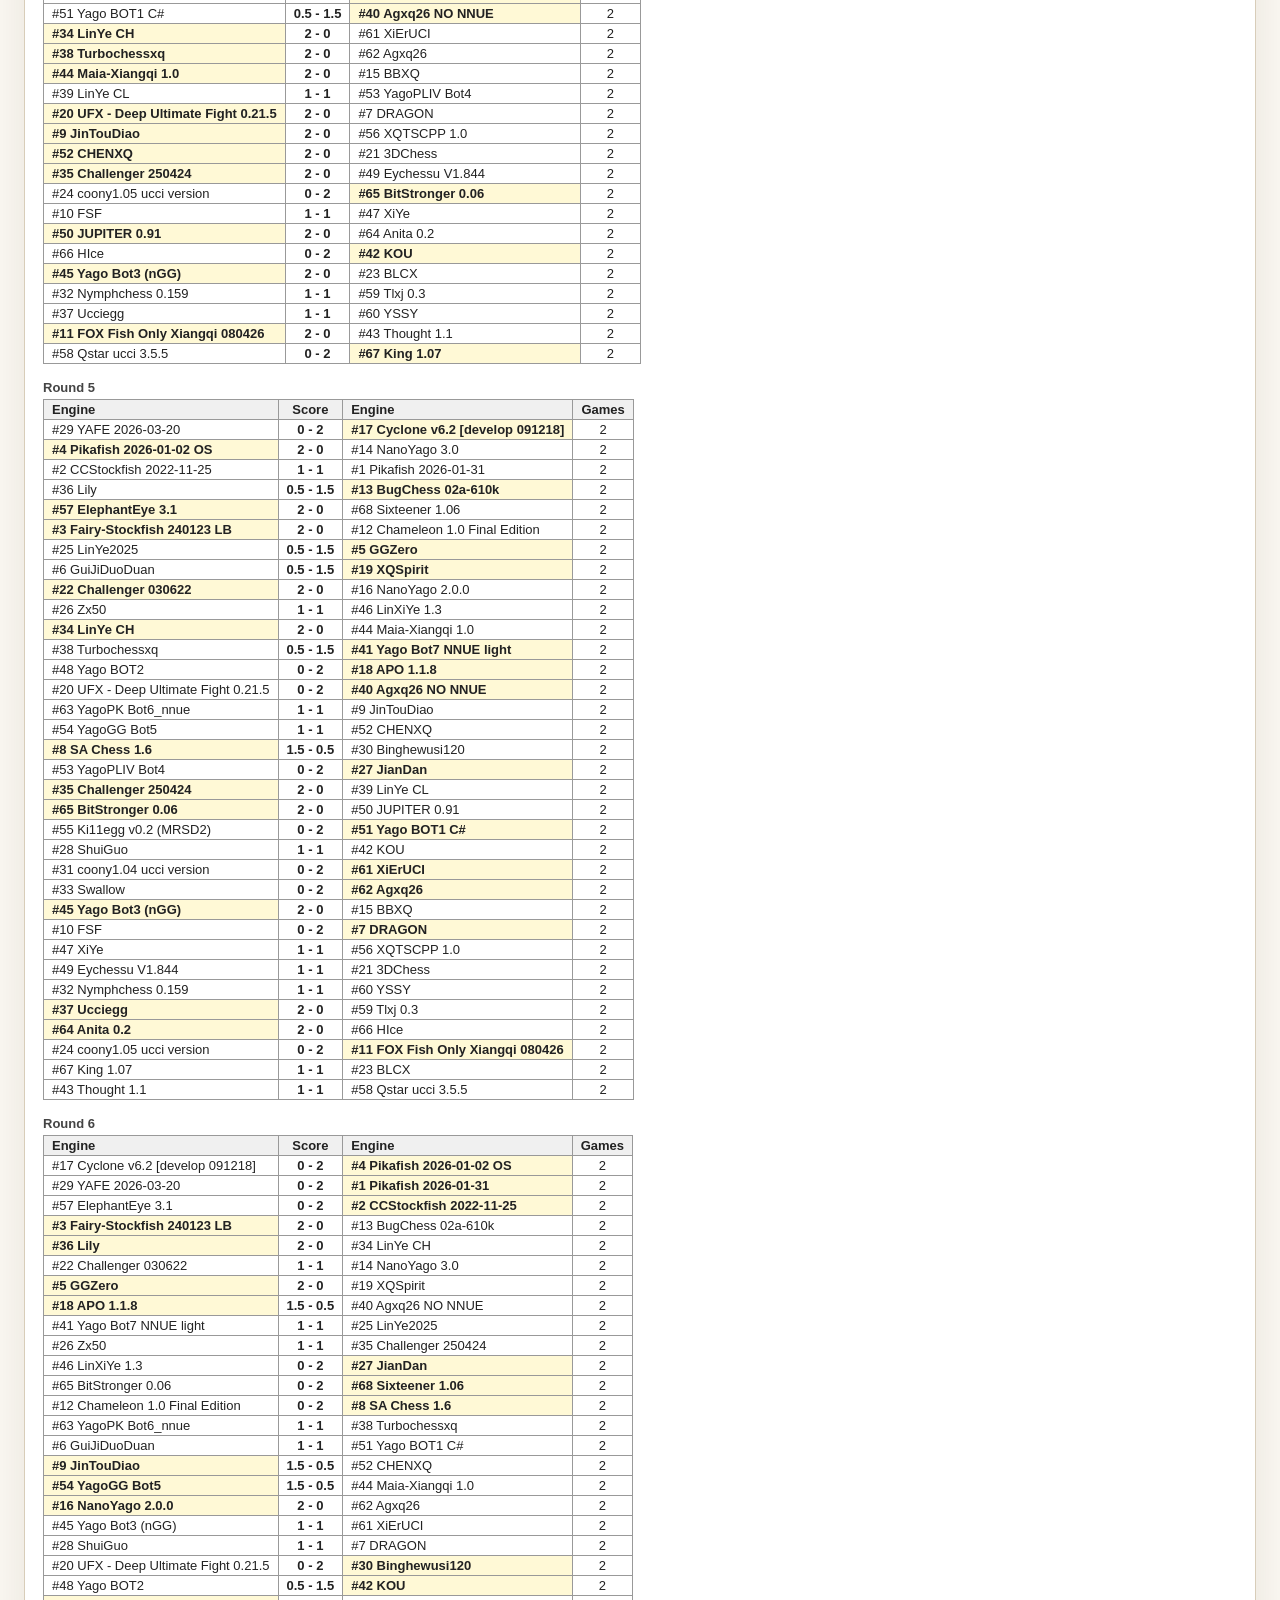
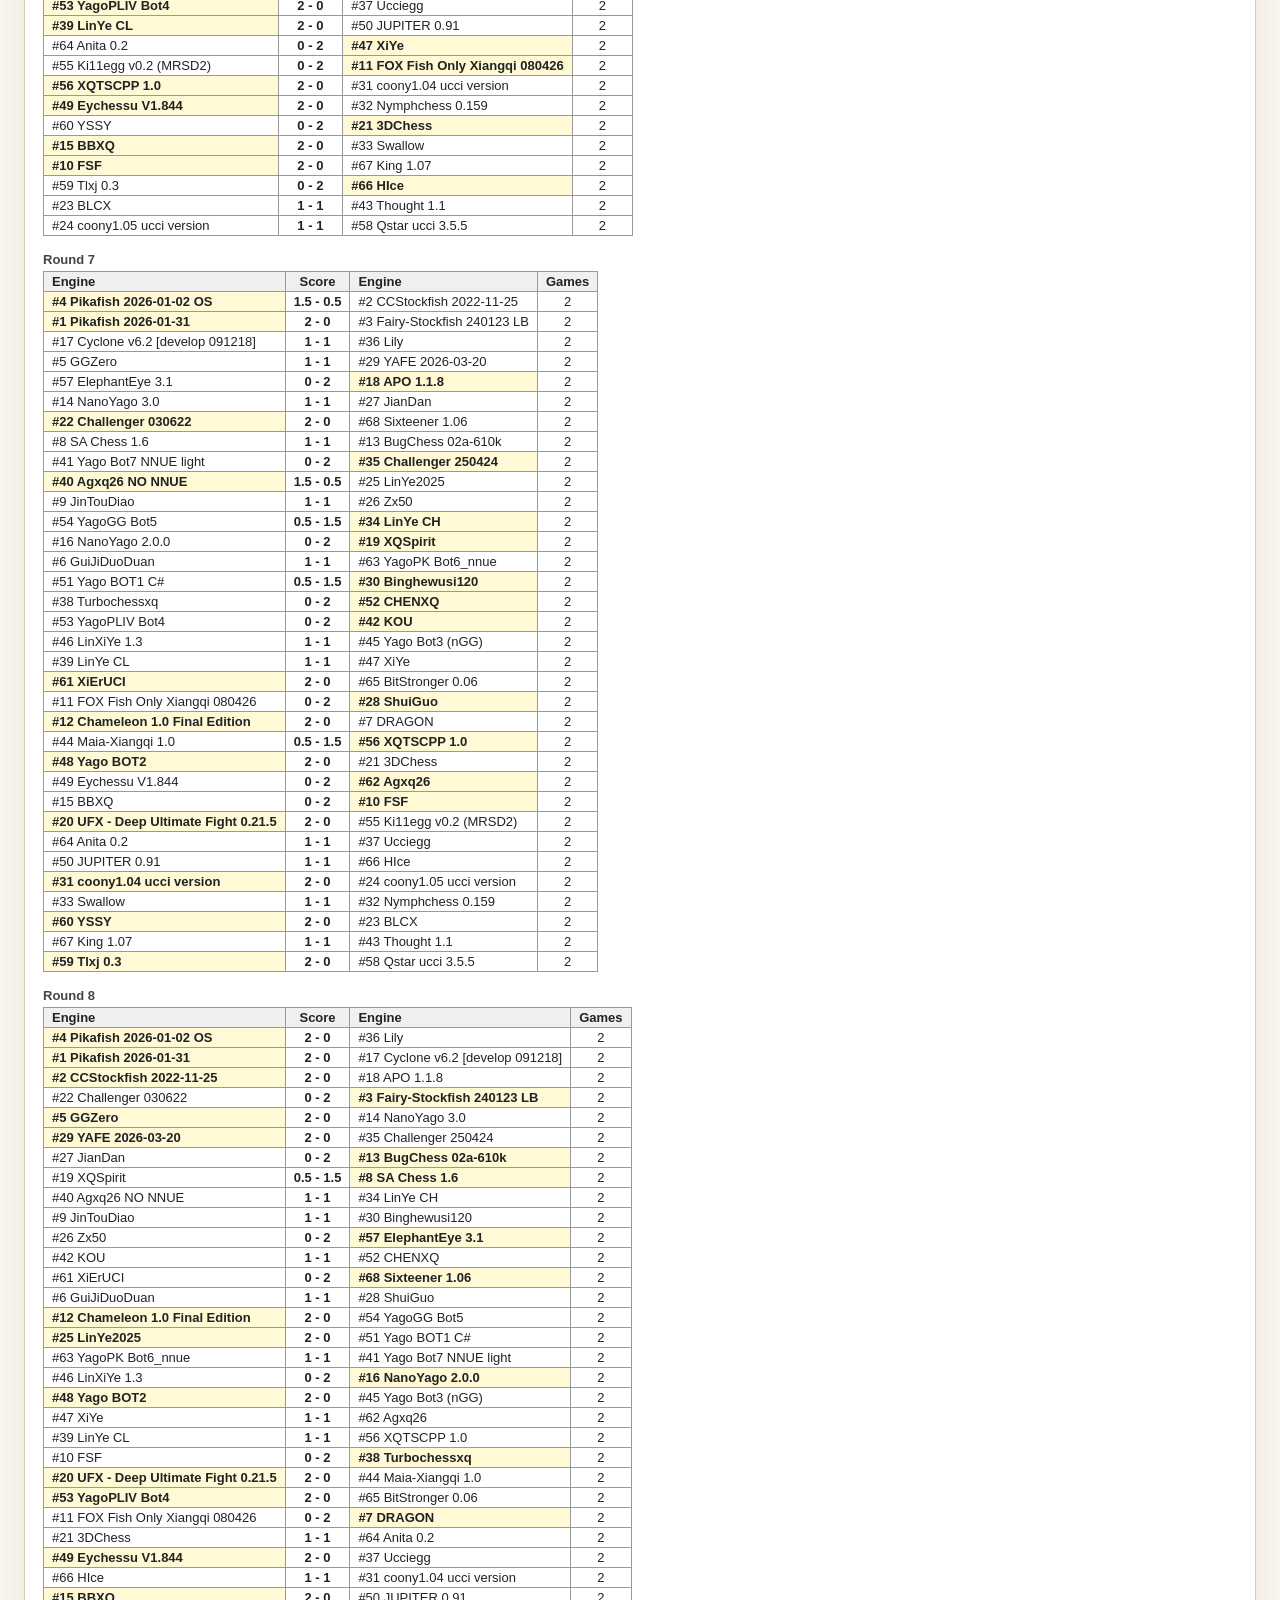
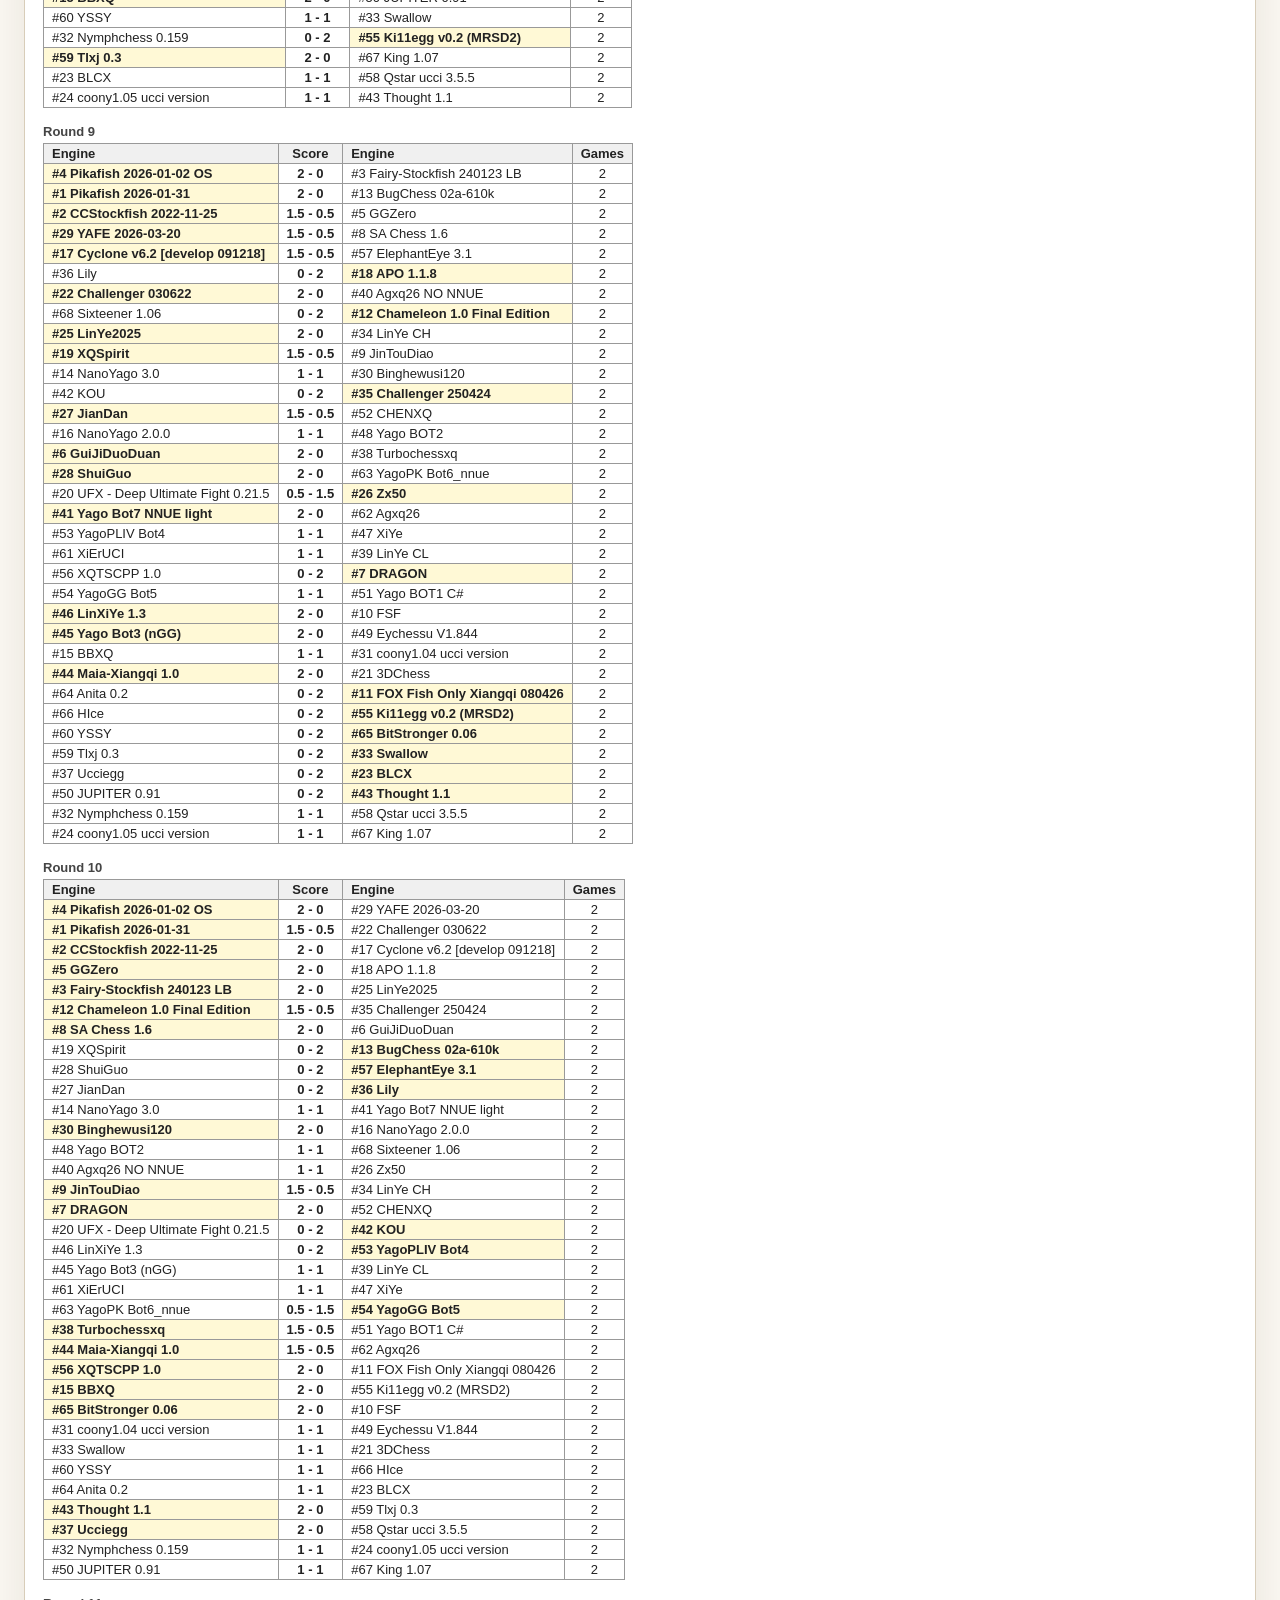
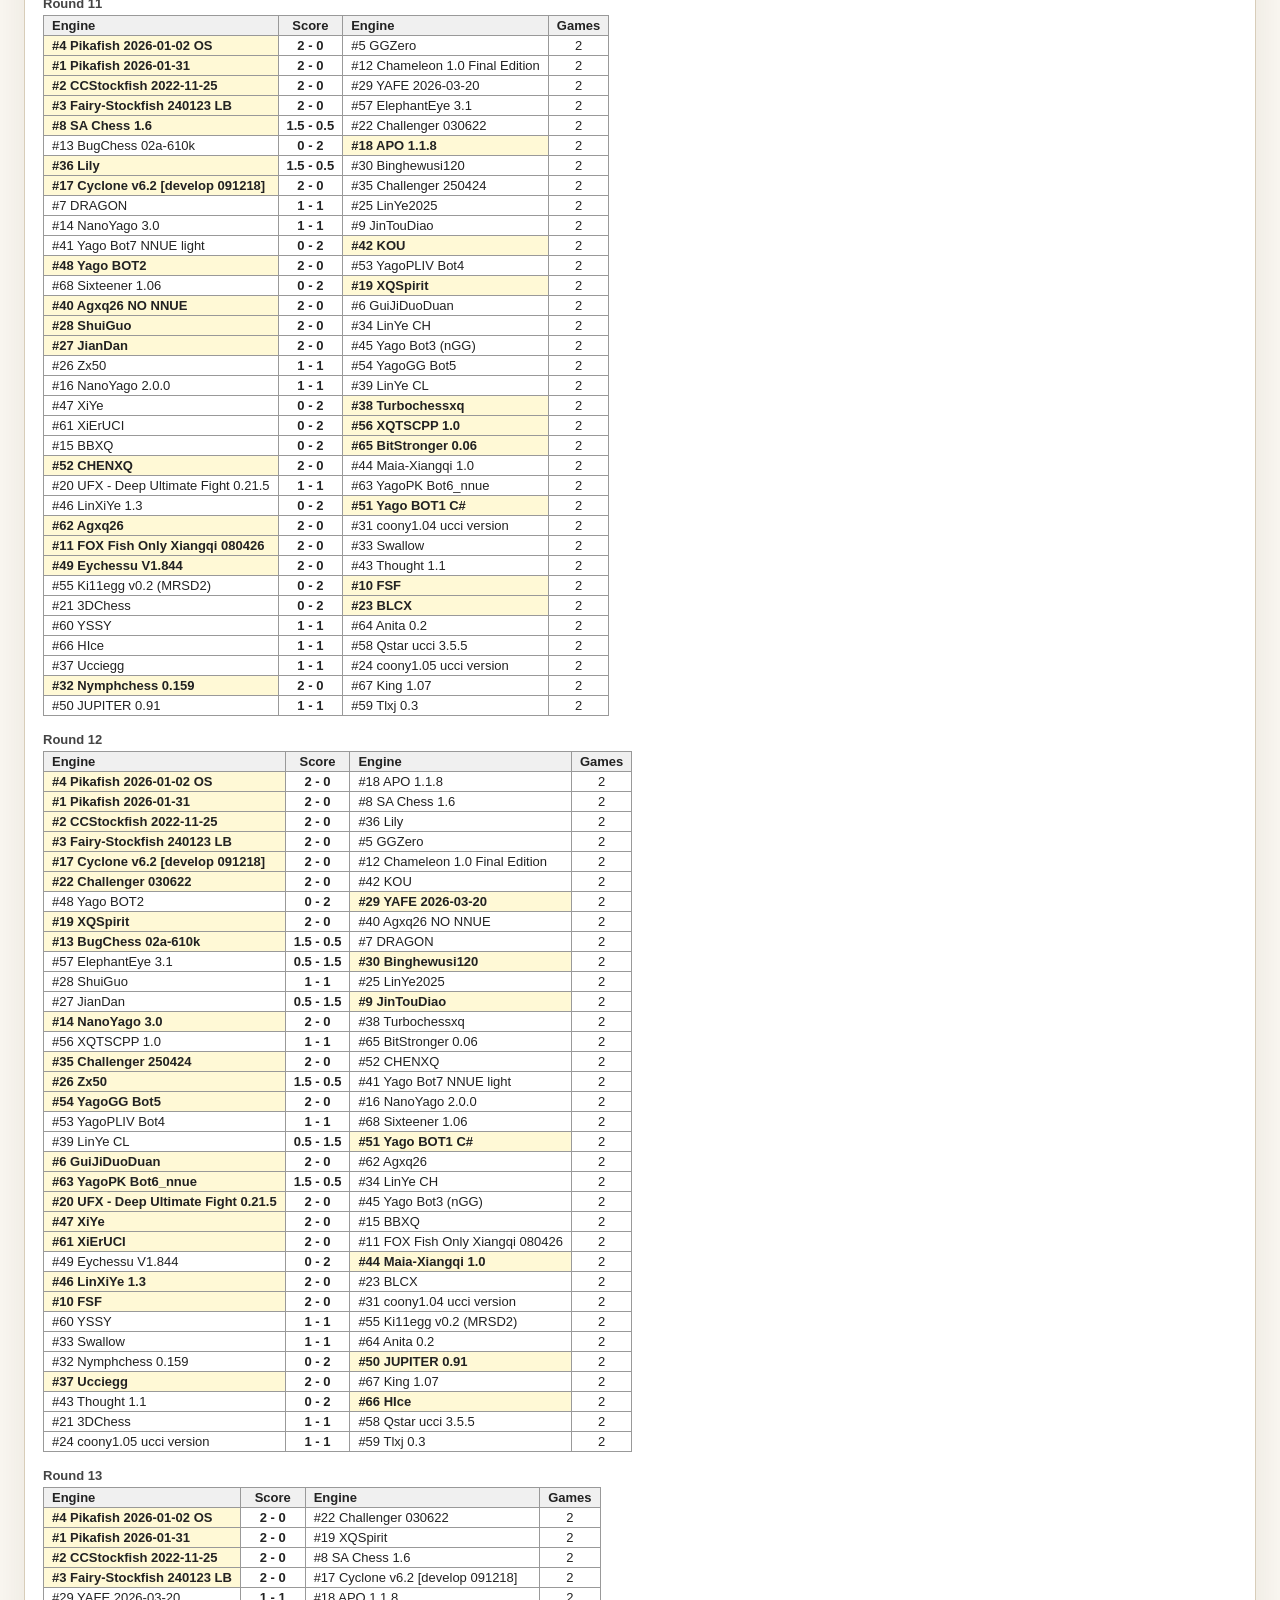
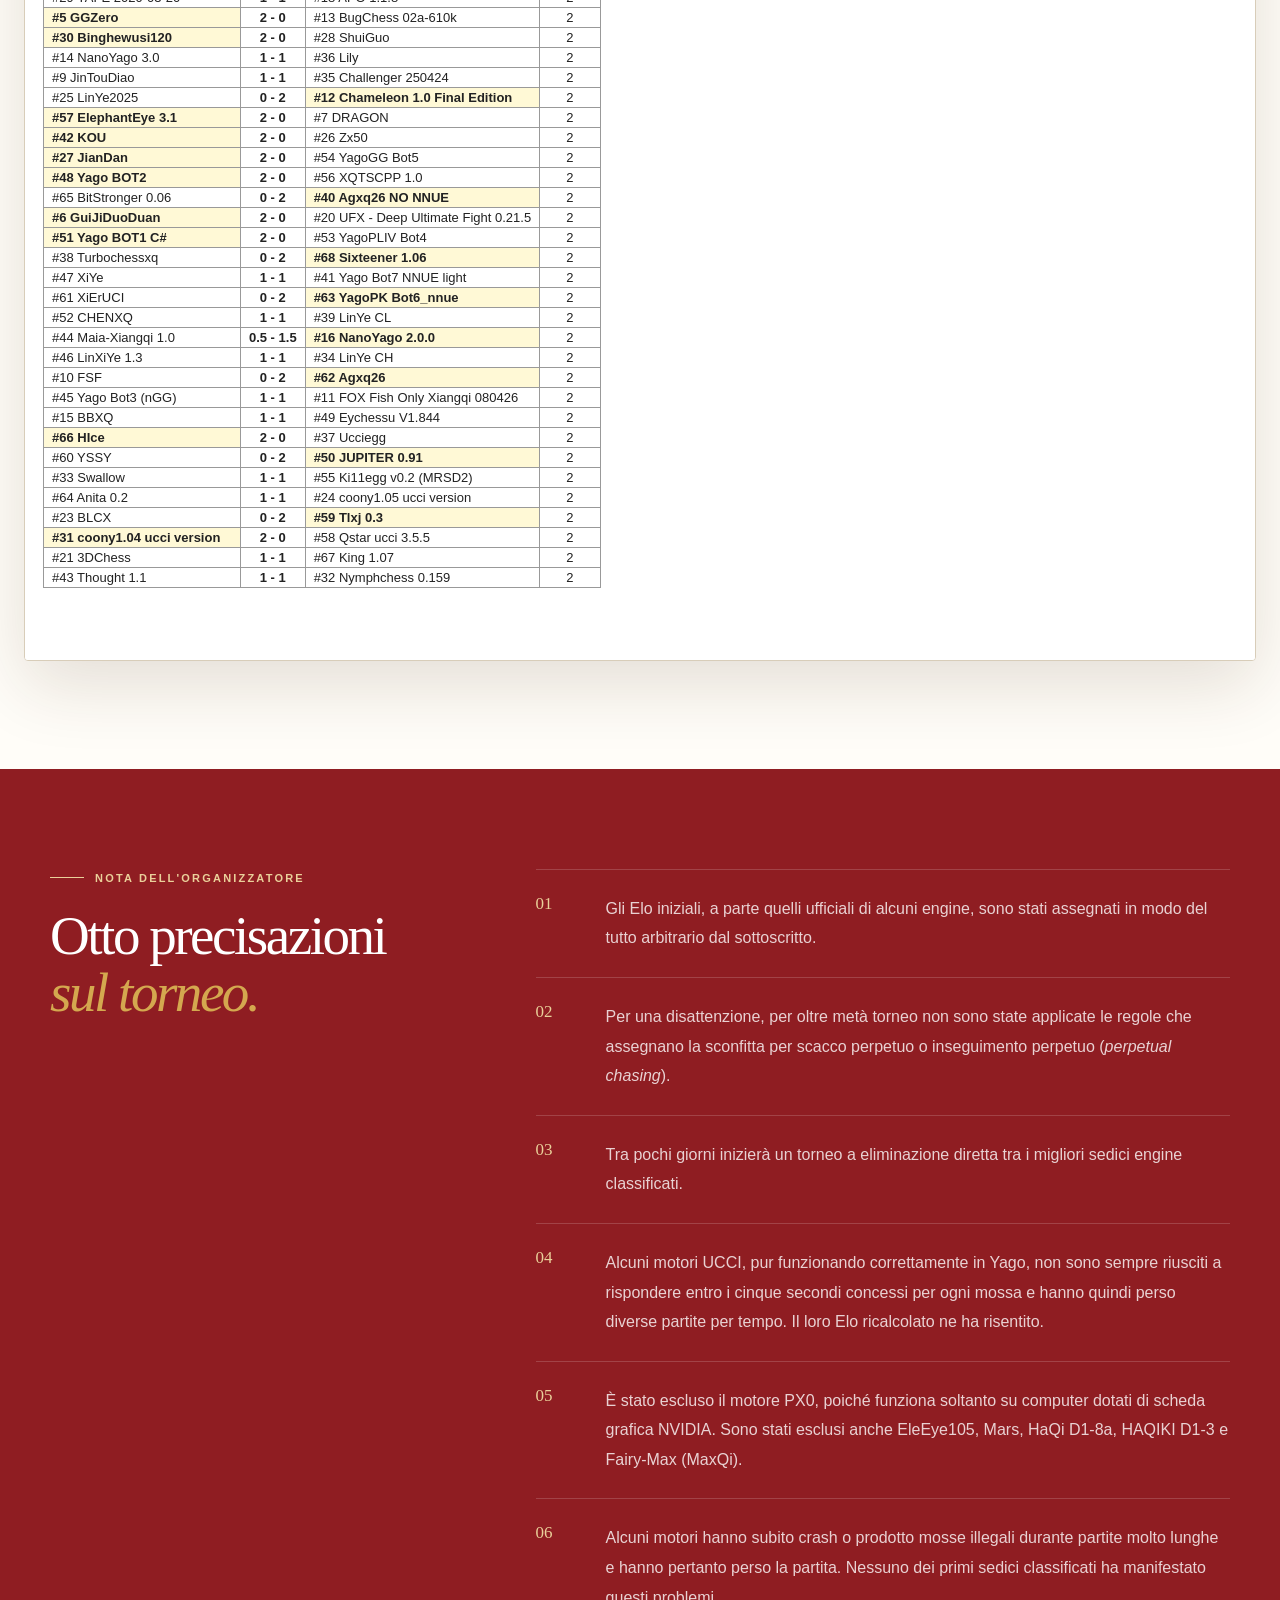
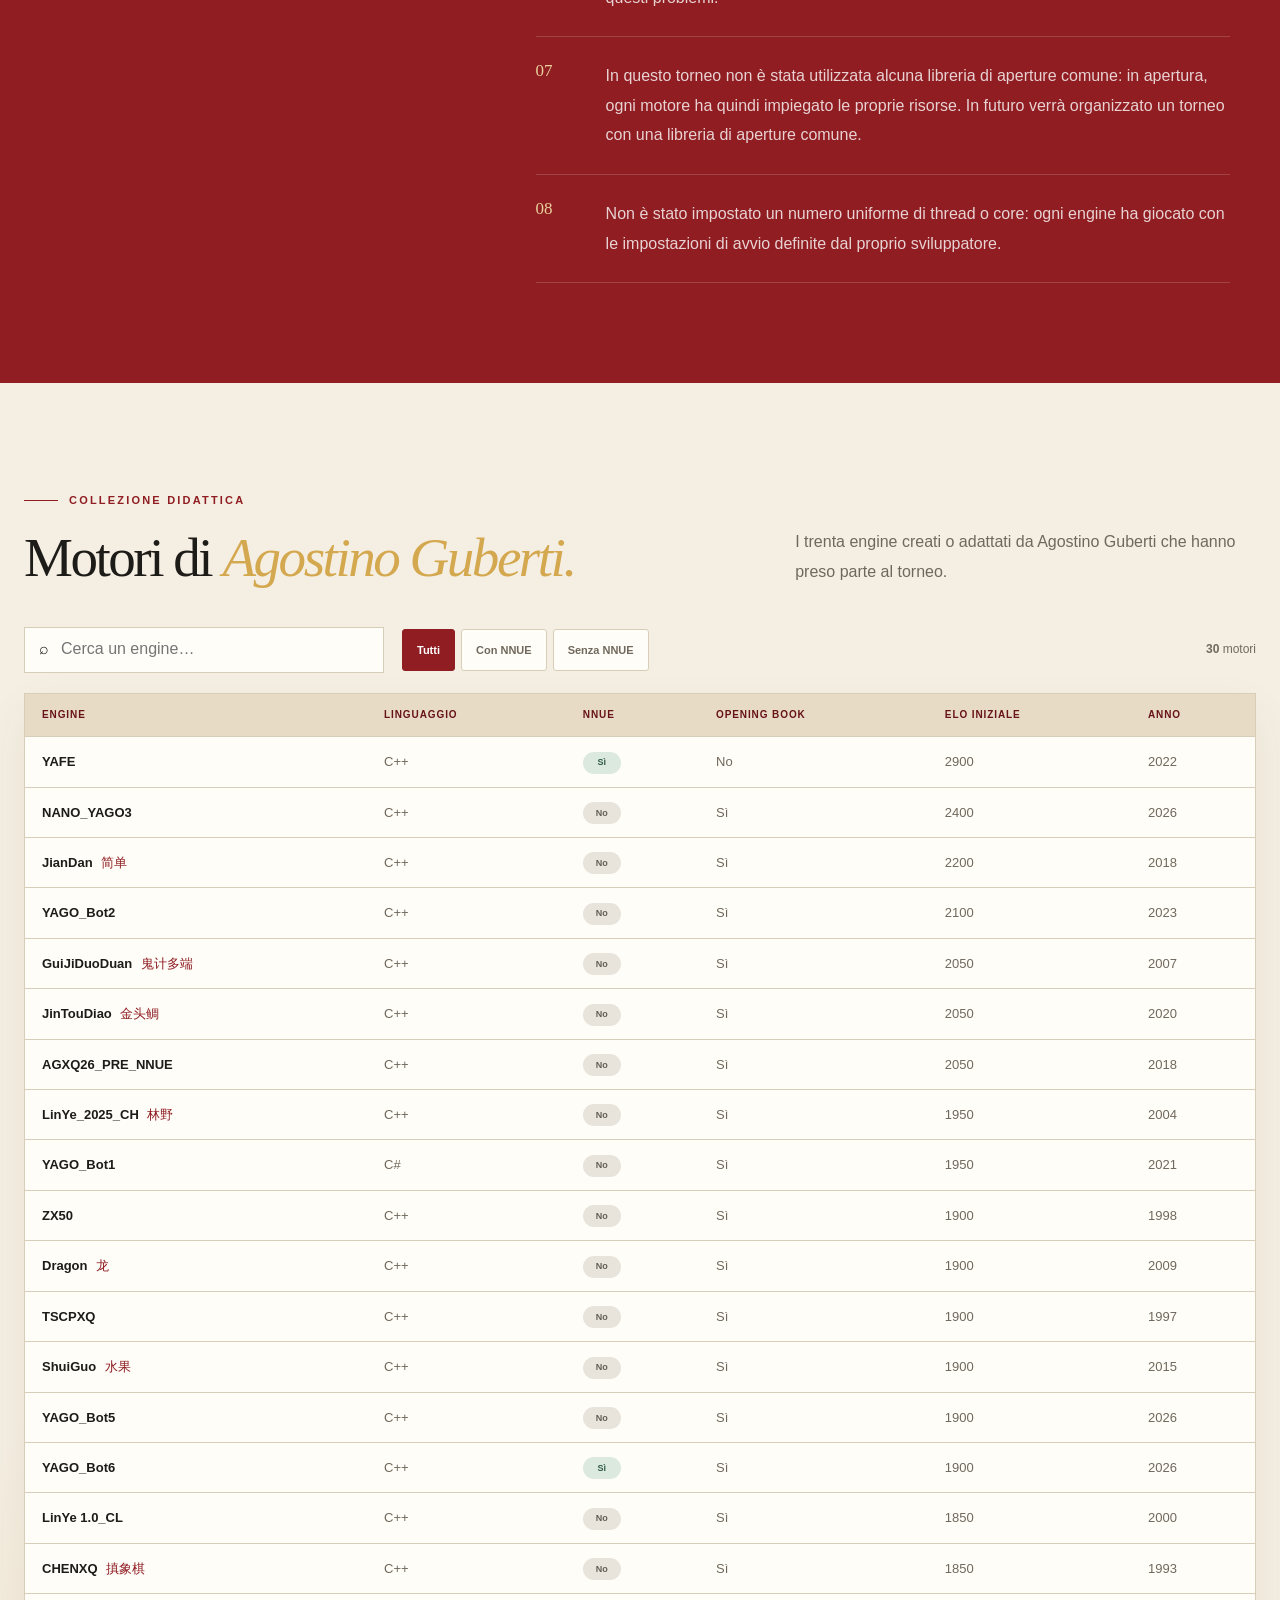
==== commit 2232c246: "Add Yago Classic Microsoft Store link" ====
--- a/index.html
+++ b/index.html
@@ -271,6 +271,7 @@
             <a href="https://italianxiangqi.wordpress.com/" target="_blank" rel="noopener"><b>文</b><span><strong>Italian Xiangqi</strong><small>Articoli e notizie</small></span><i>↗</i></a>
             <a href="https://www.youtube.com/@XiangQiFIX-ggxq" target="_blank" rel="noopener"><b>▶</b><span><strong>YouTube FIX</strong><small>Video e partite</small></span><i>↗</i></a>
             <a href="https://www.youtube.com/channel/UCrrZeu7l1tmBrwS25Hf4sgw" target="_blank" rel="noopener"><b>影</b><span><strong>Canale video</strong><small>Archivio YouTube</small></span><i>↗</i></a>
+            <a href="https://apps.microsoft.com/store/detail/9ND4VM8R4LNP?cid=DevShareMCLPCS" target="_blank" rel="noopener"><b>棋</b><span><strong>Yago Classic</strong><small>Disponibile su Microsoft Store</small></span><i>↗</i></a>
             <a href="mailto:fixiangqi@hotmail.it"><b>@</b><span><strong>Contatta la FIX</strong><small>fixiangqi@hotmail.it</small></span><i>→</i></a>
           </div>
         </div>
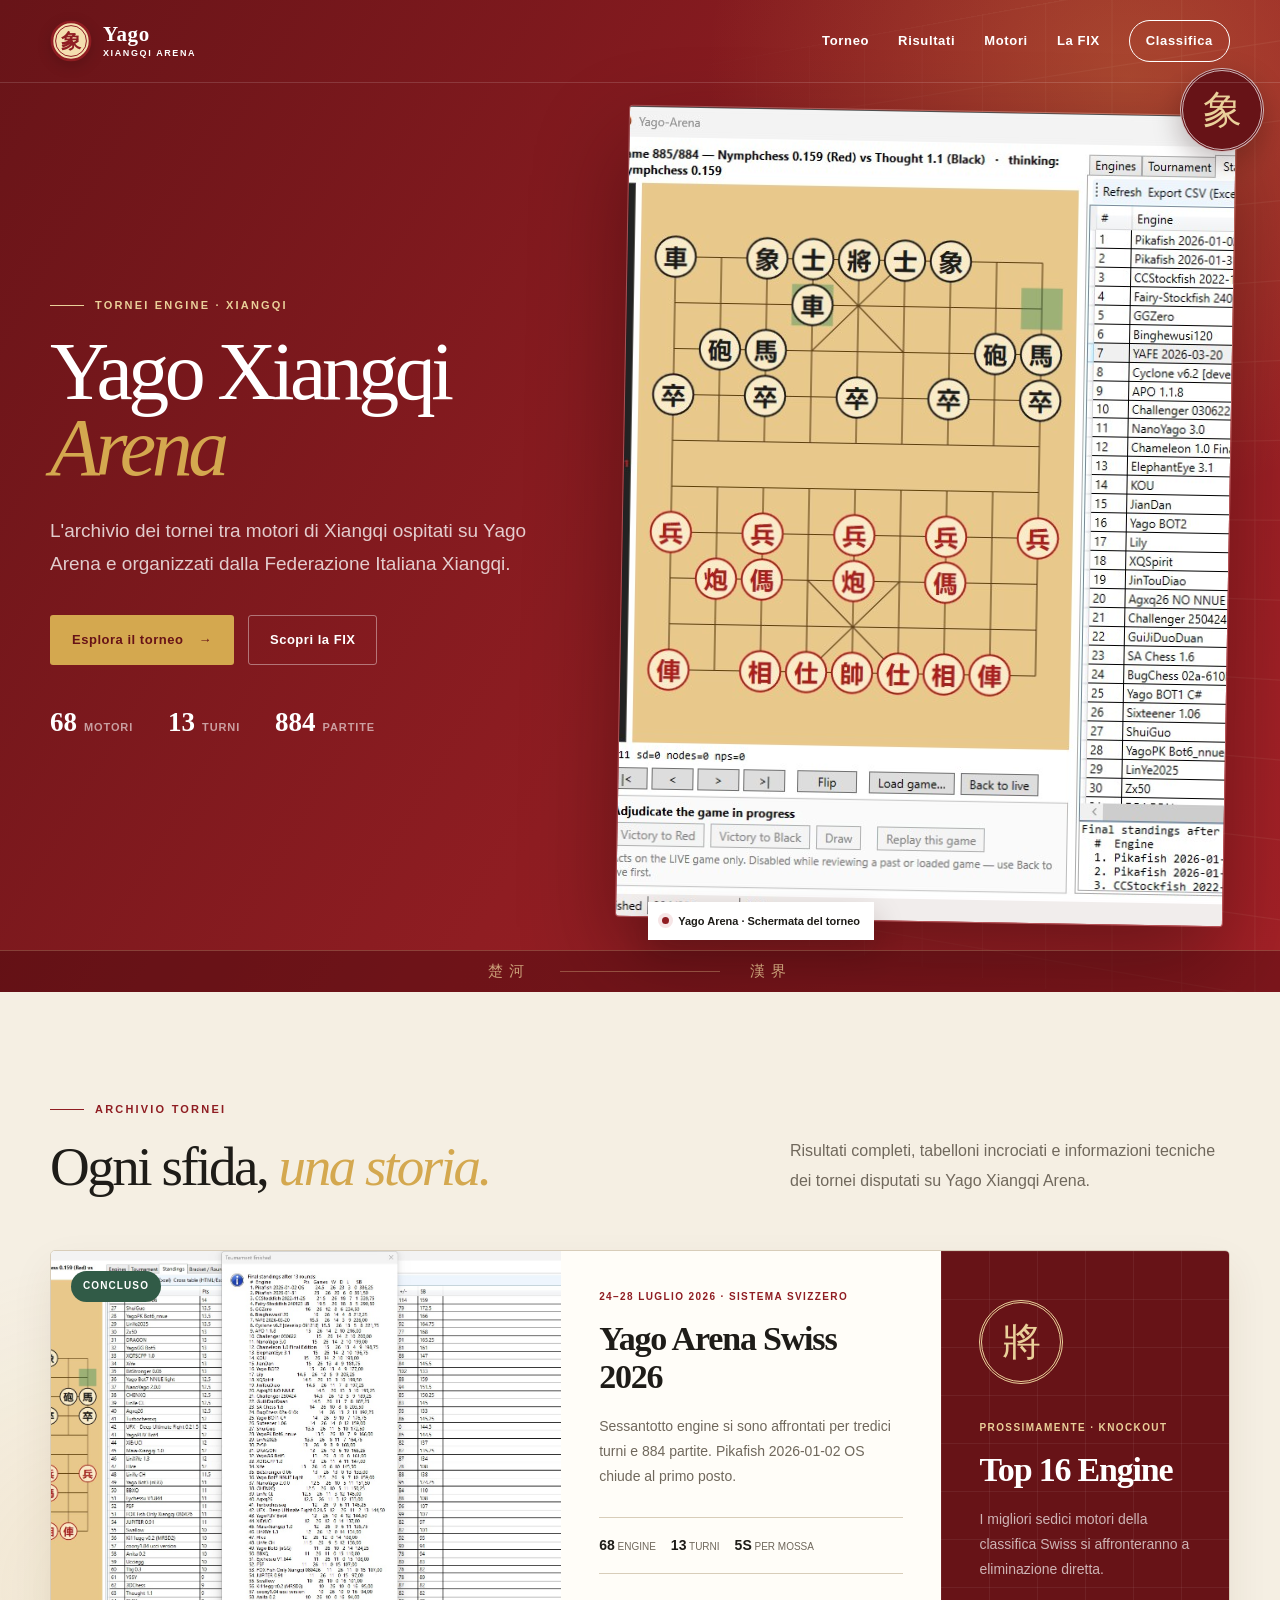
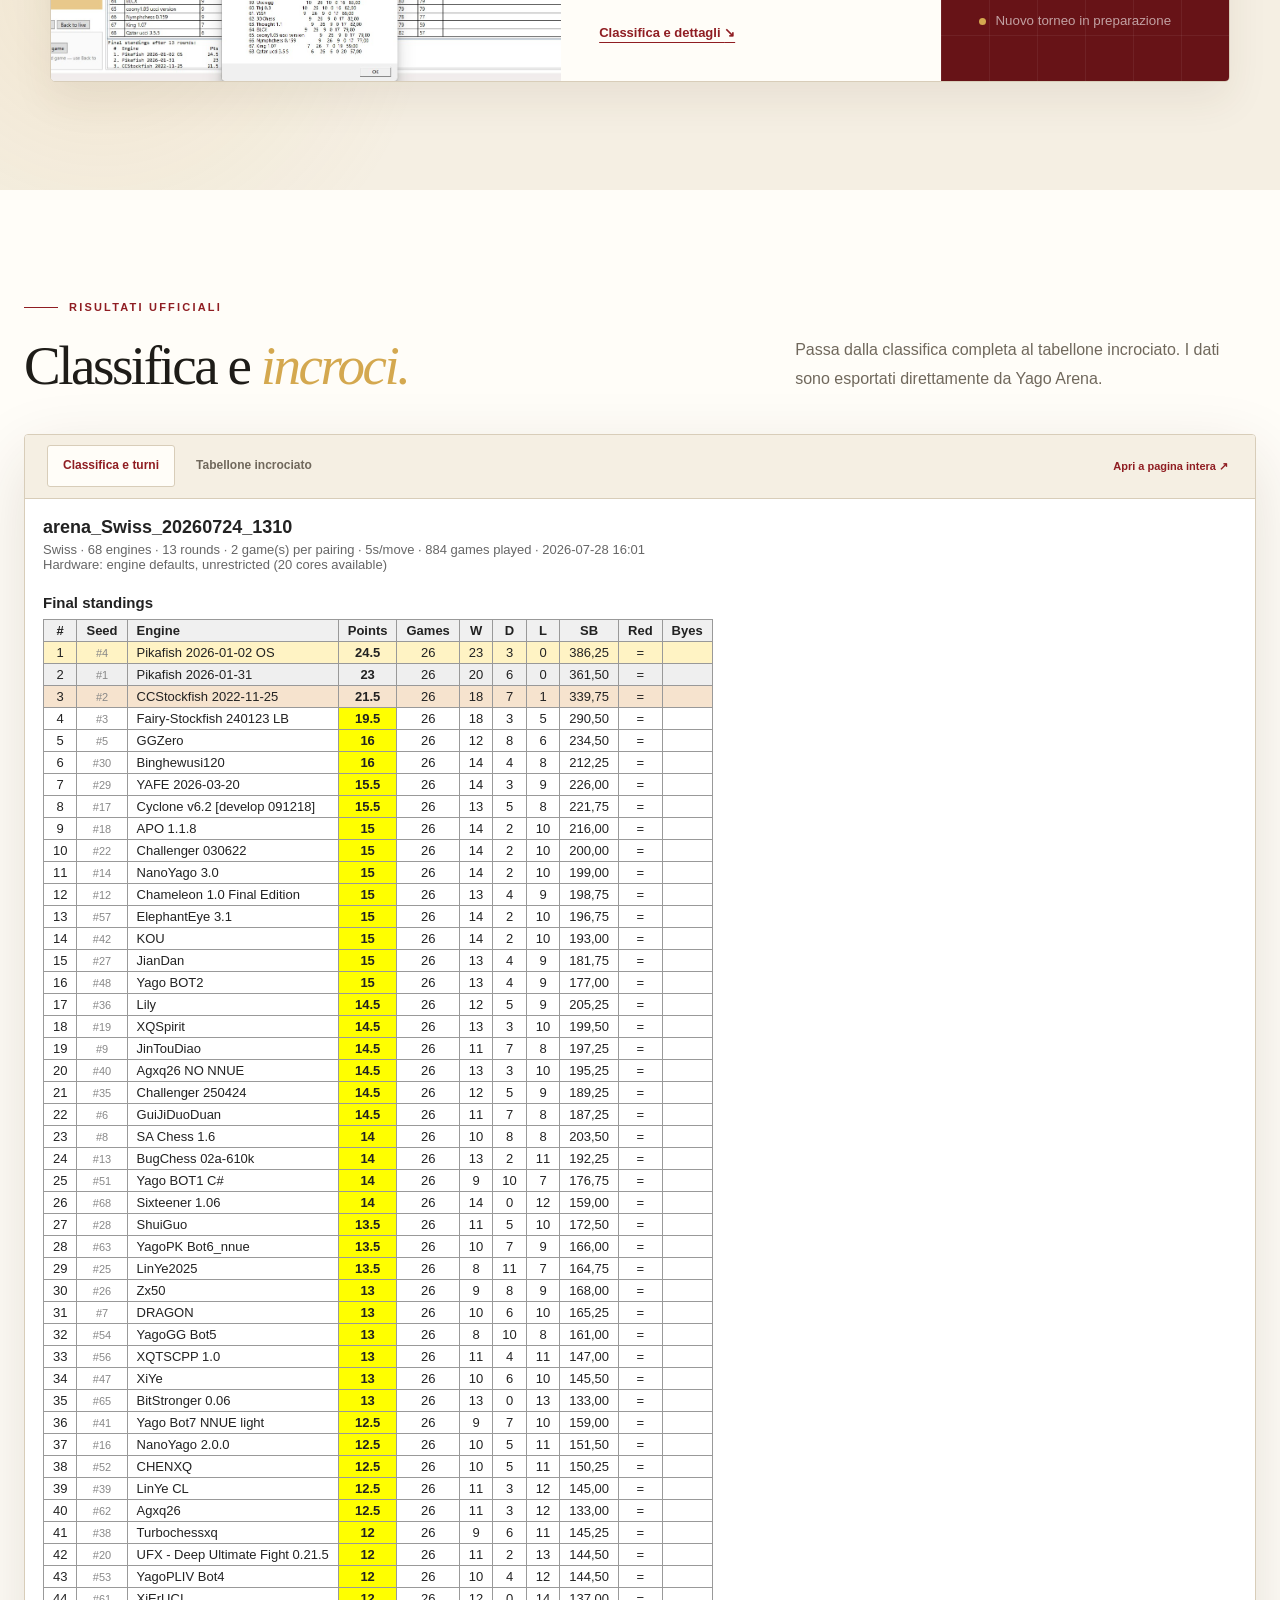
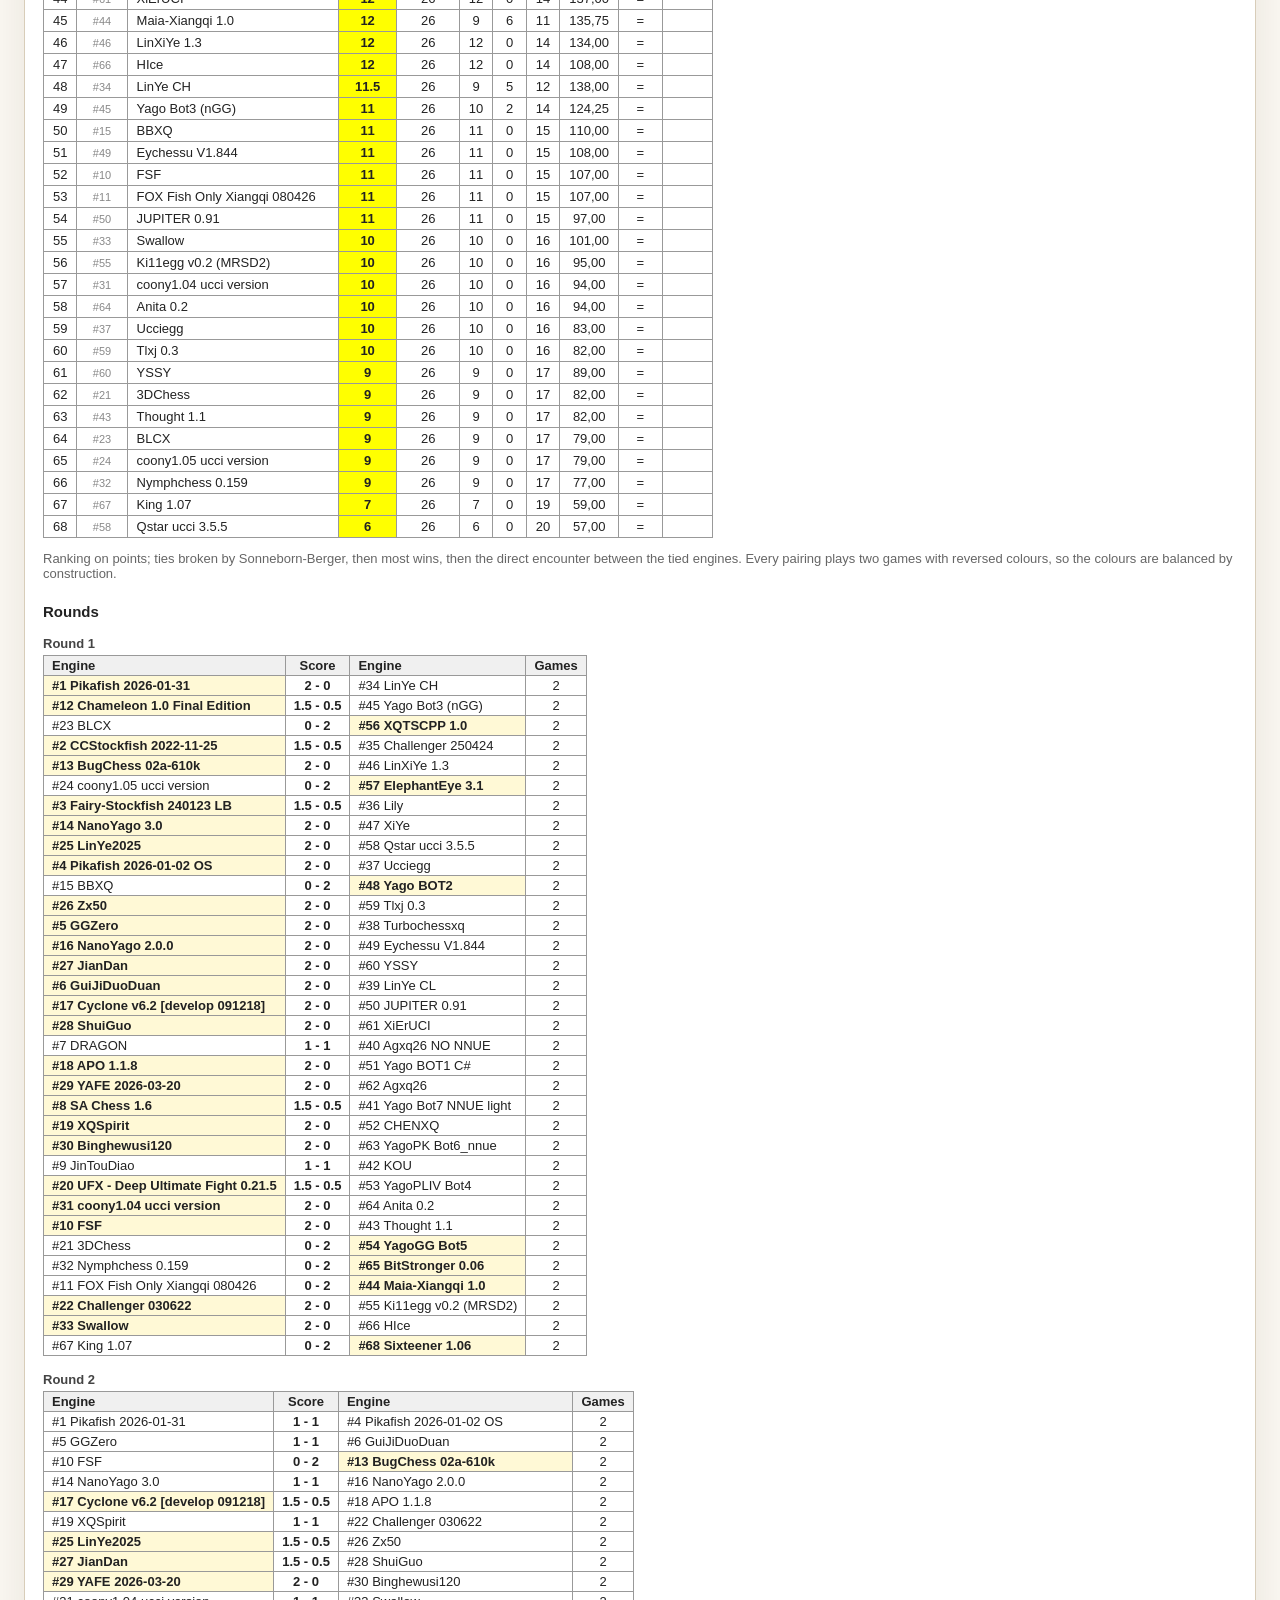
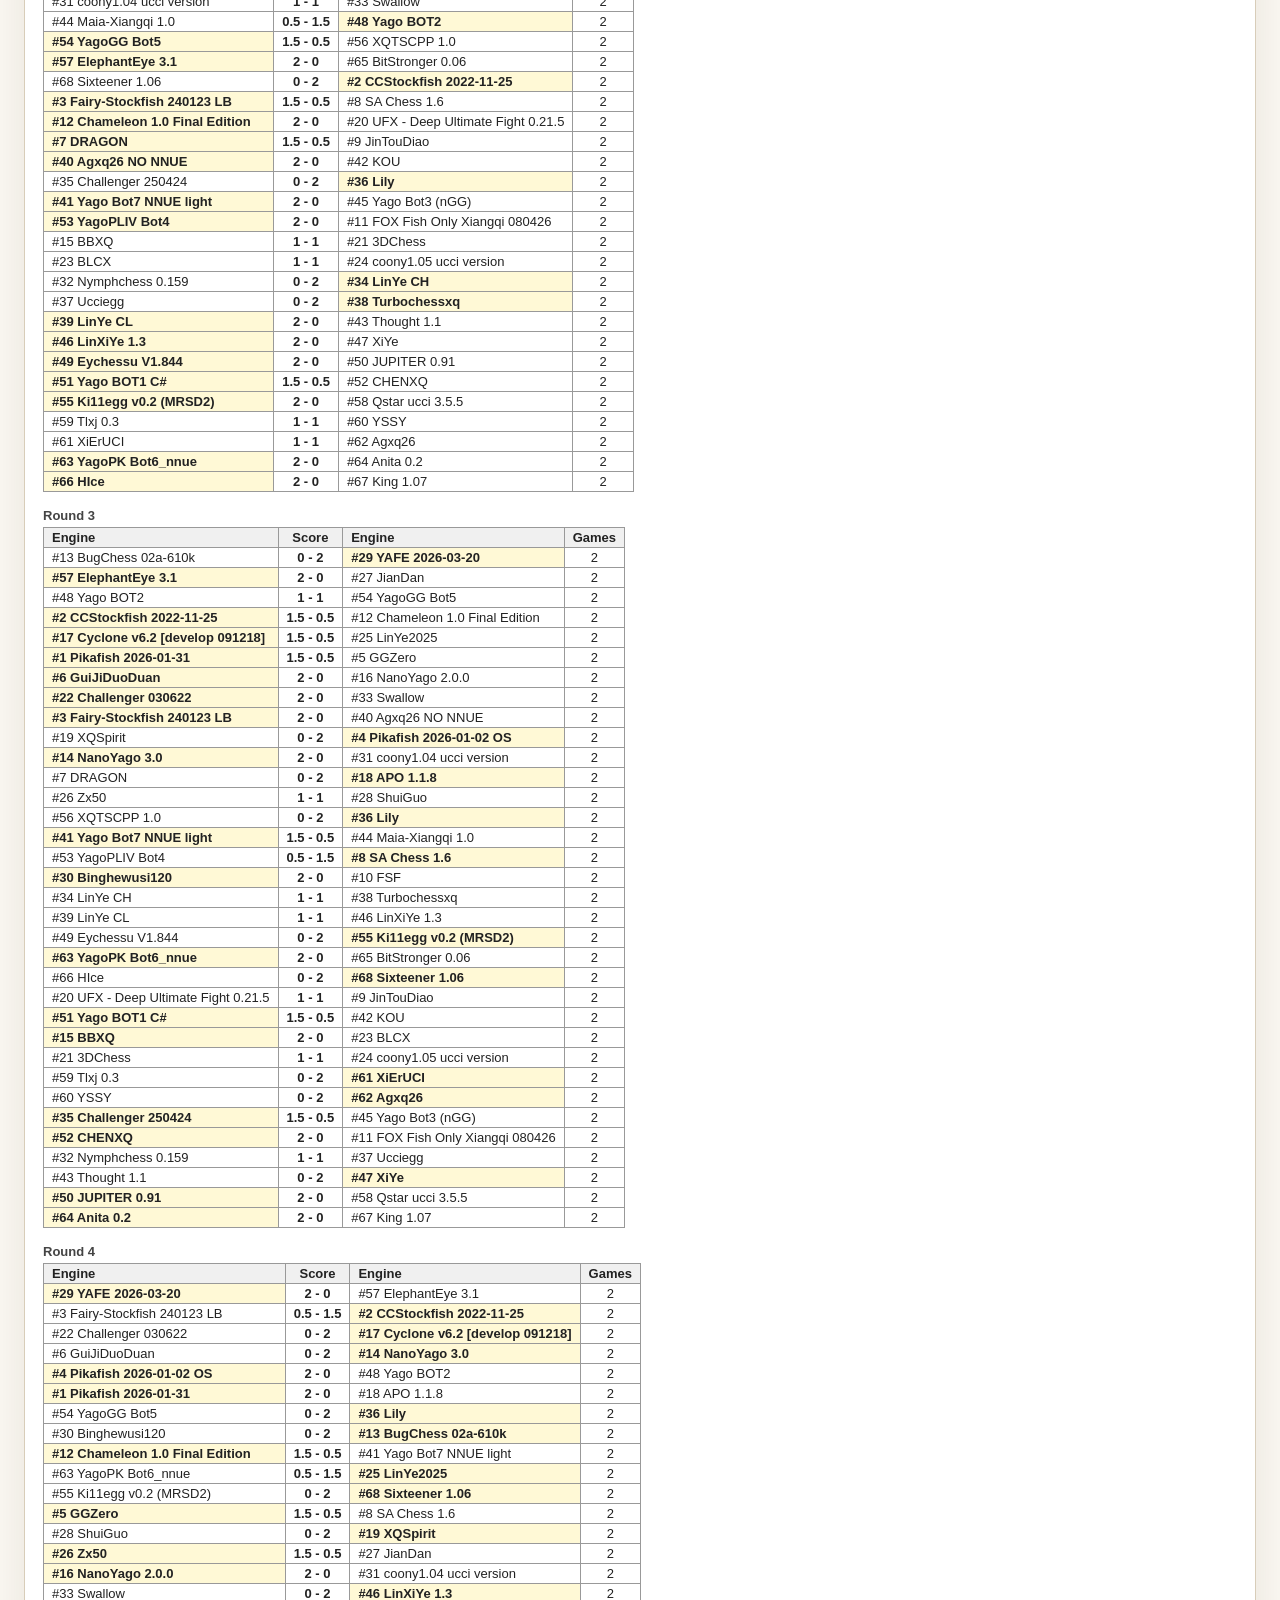
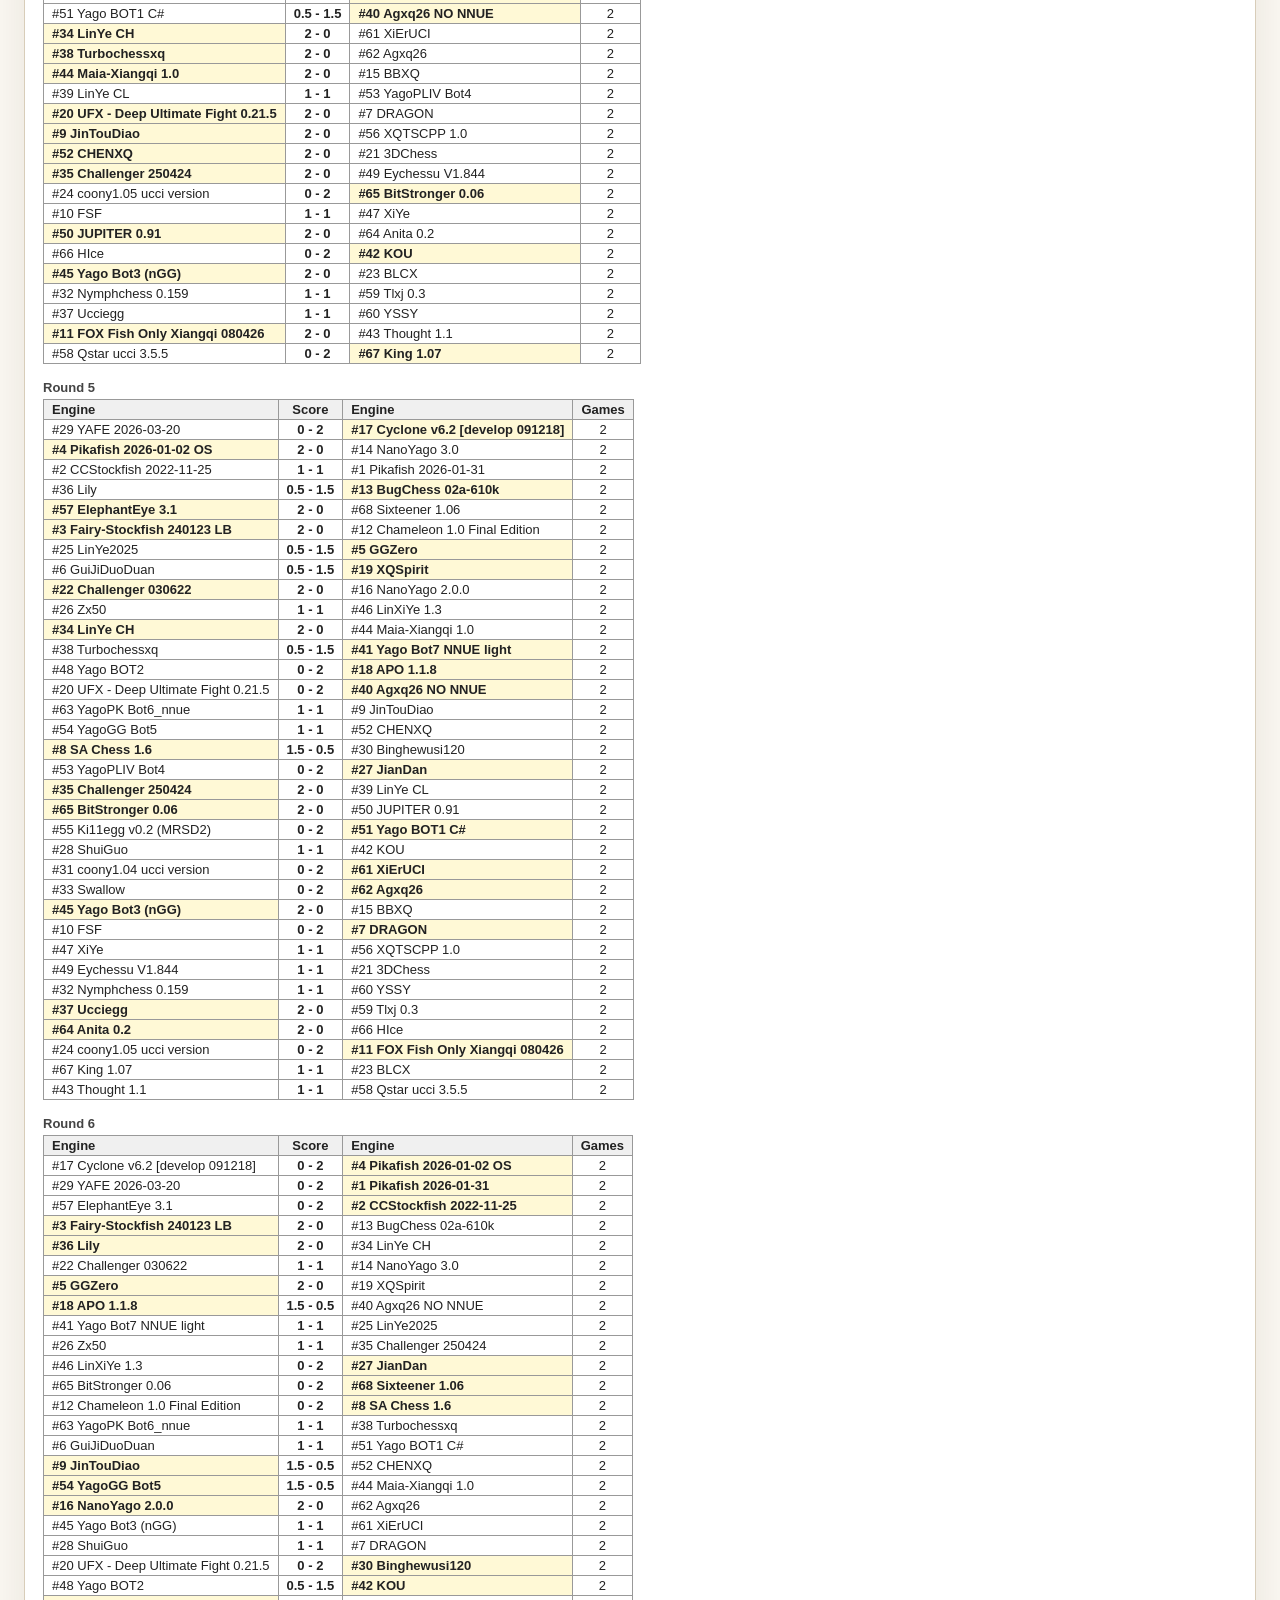
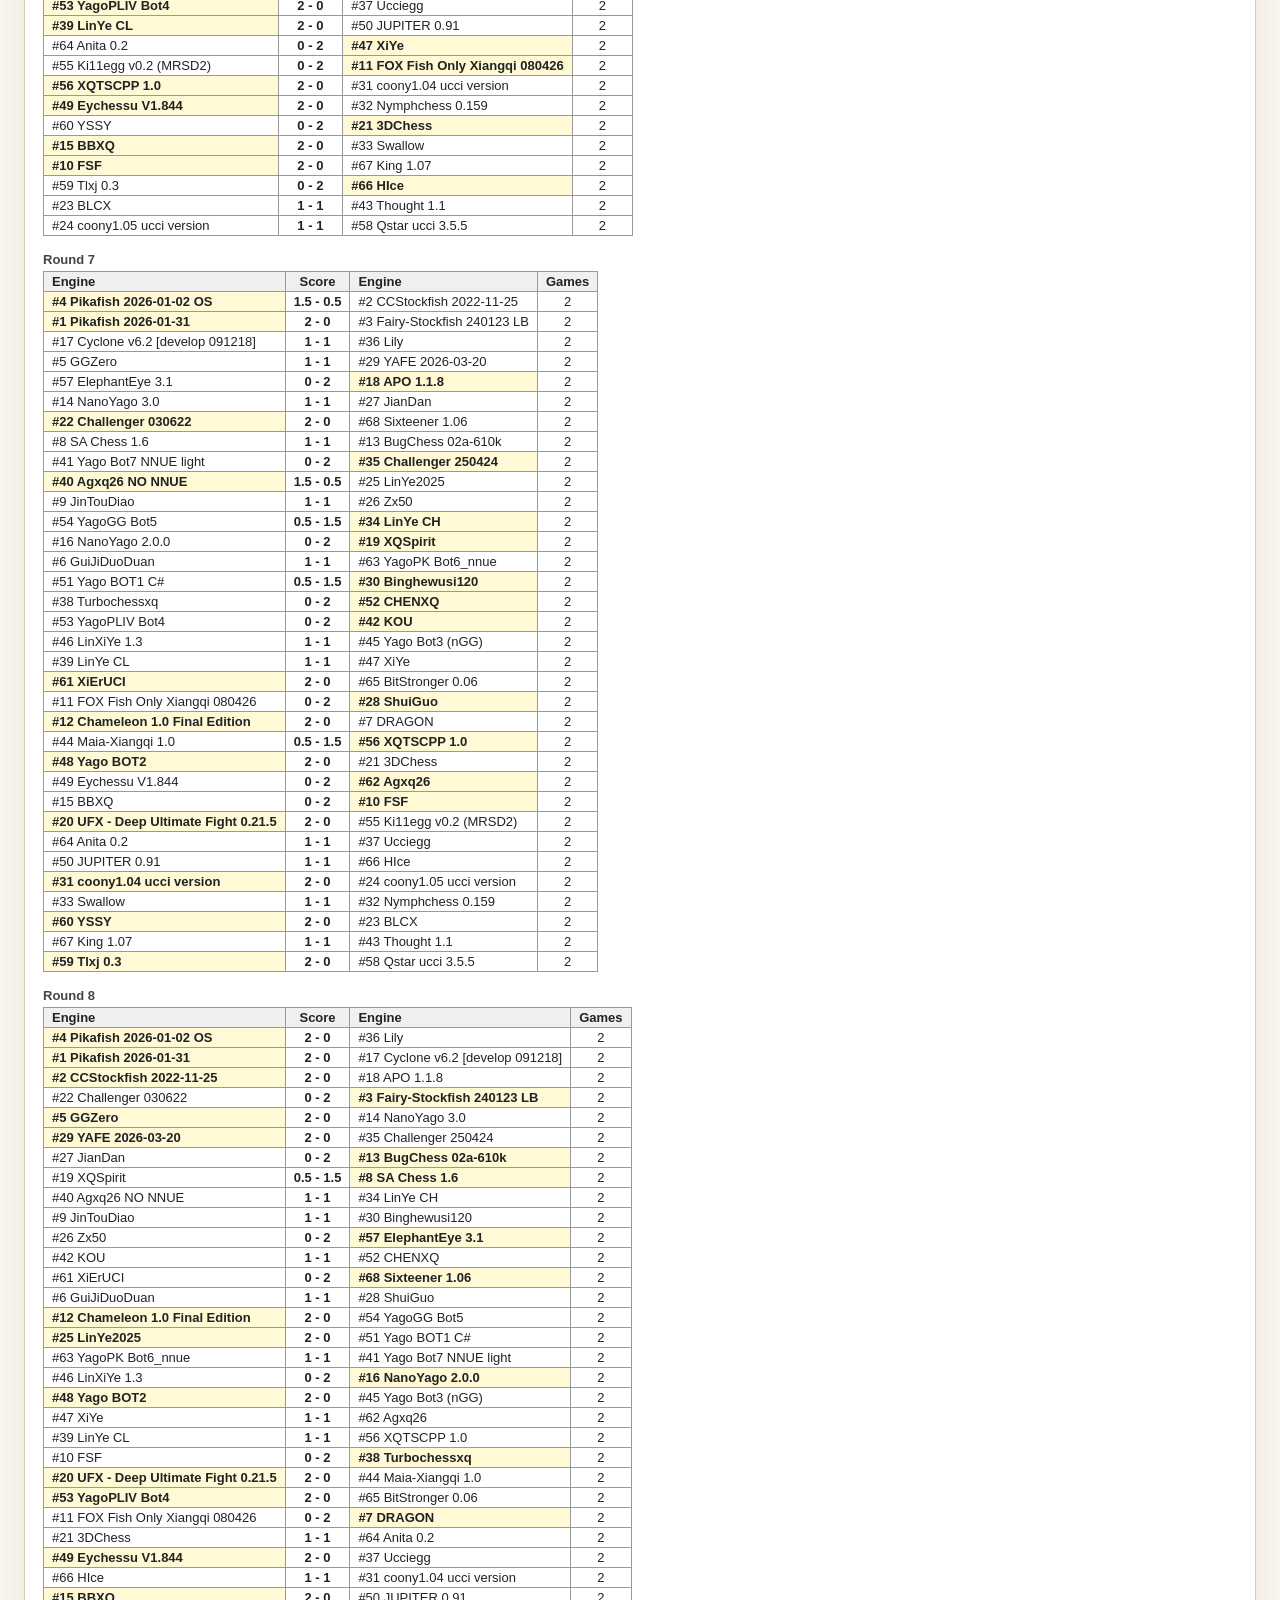
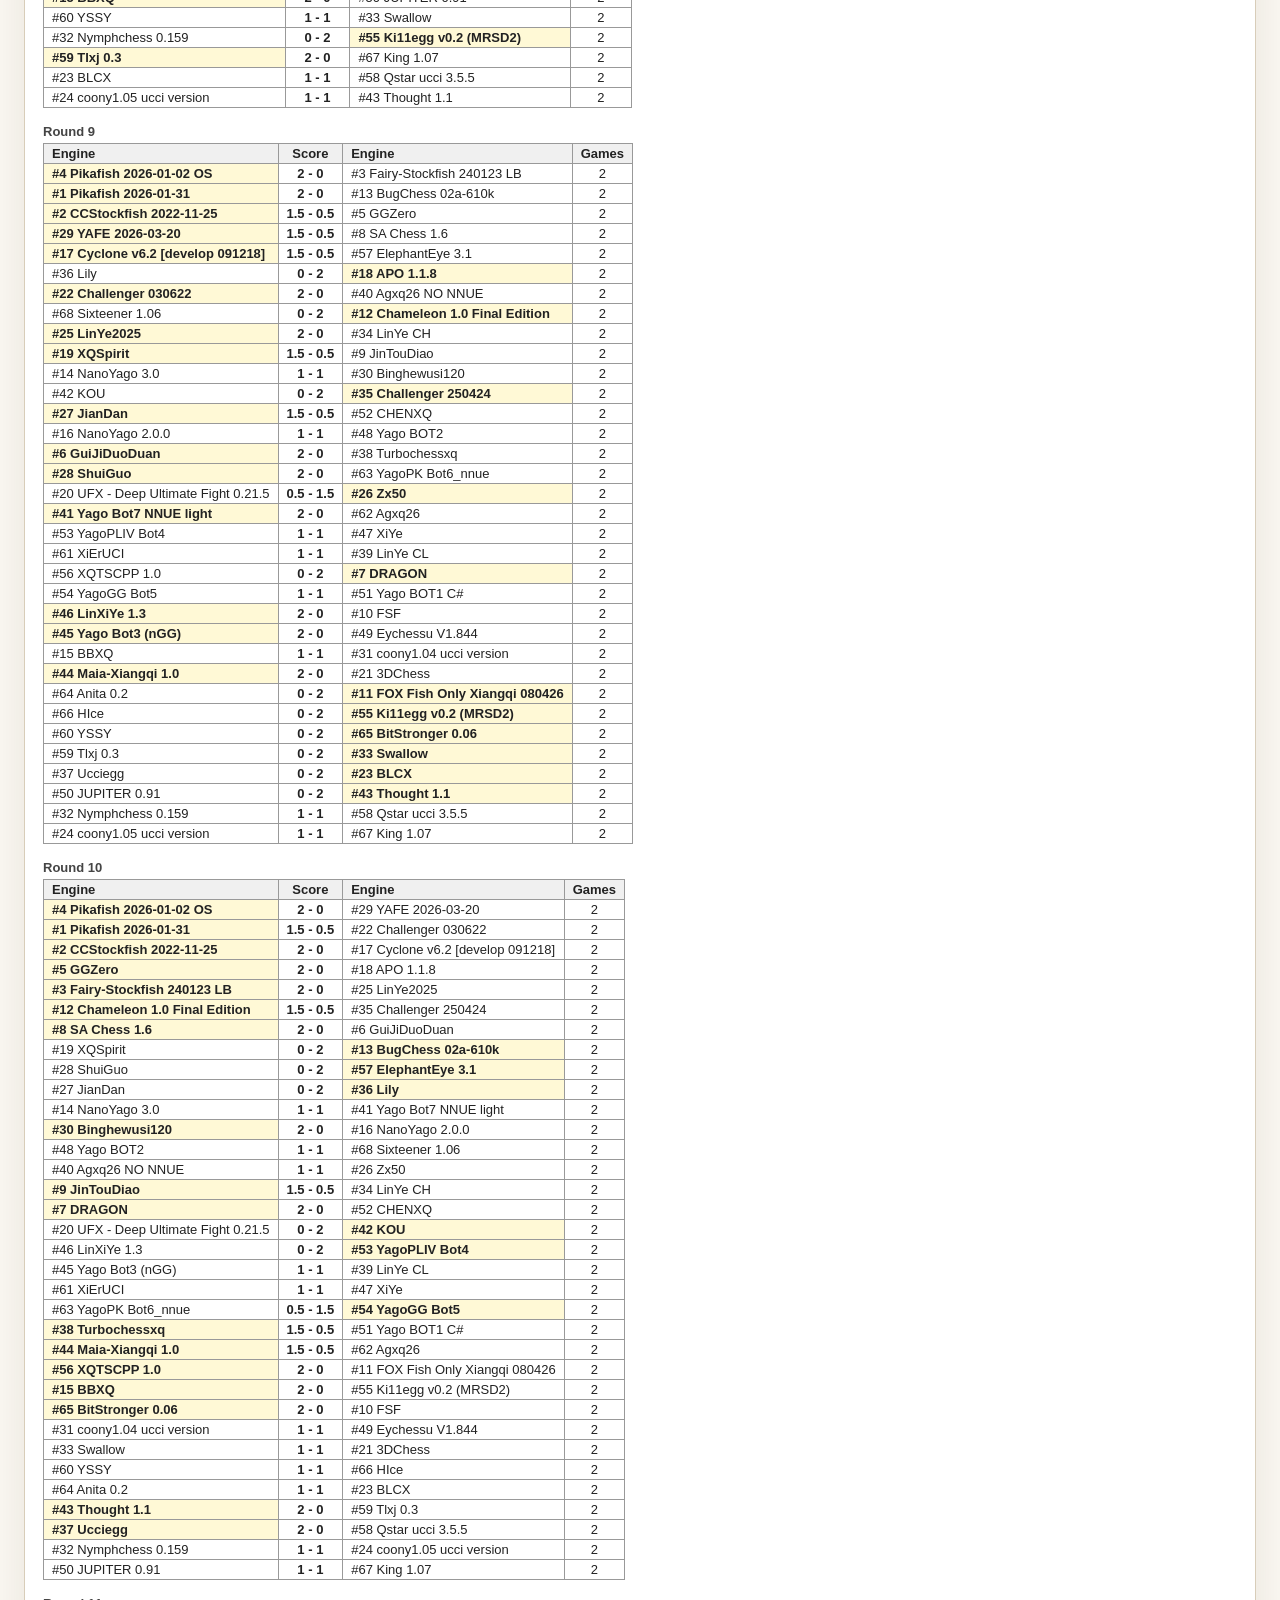
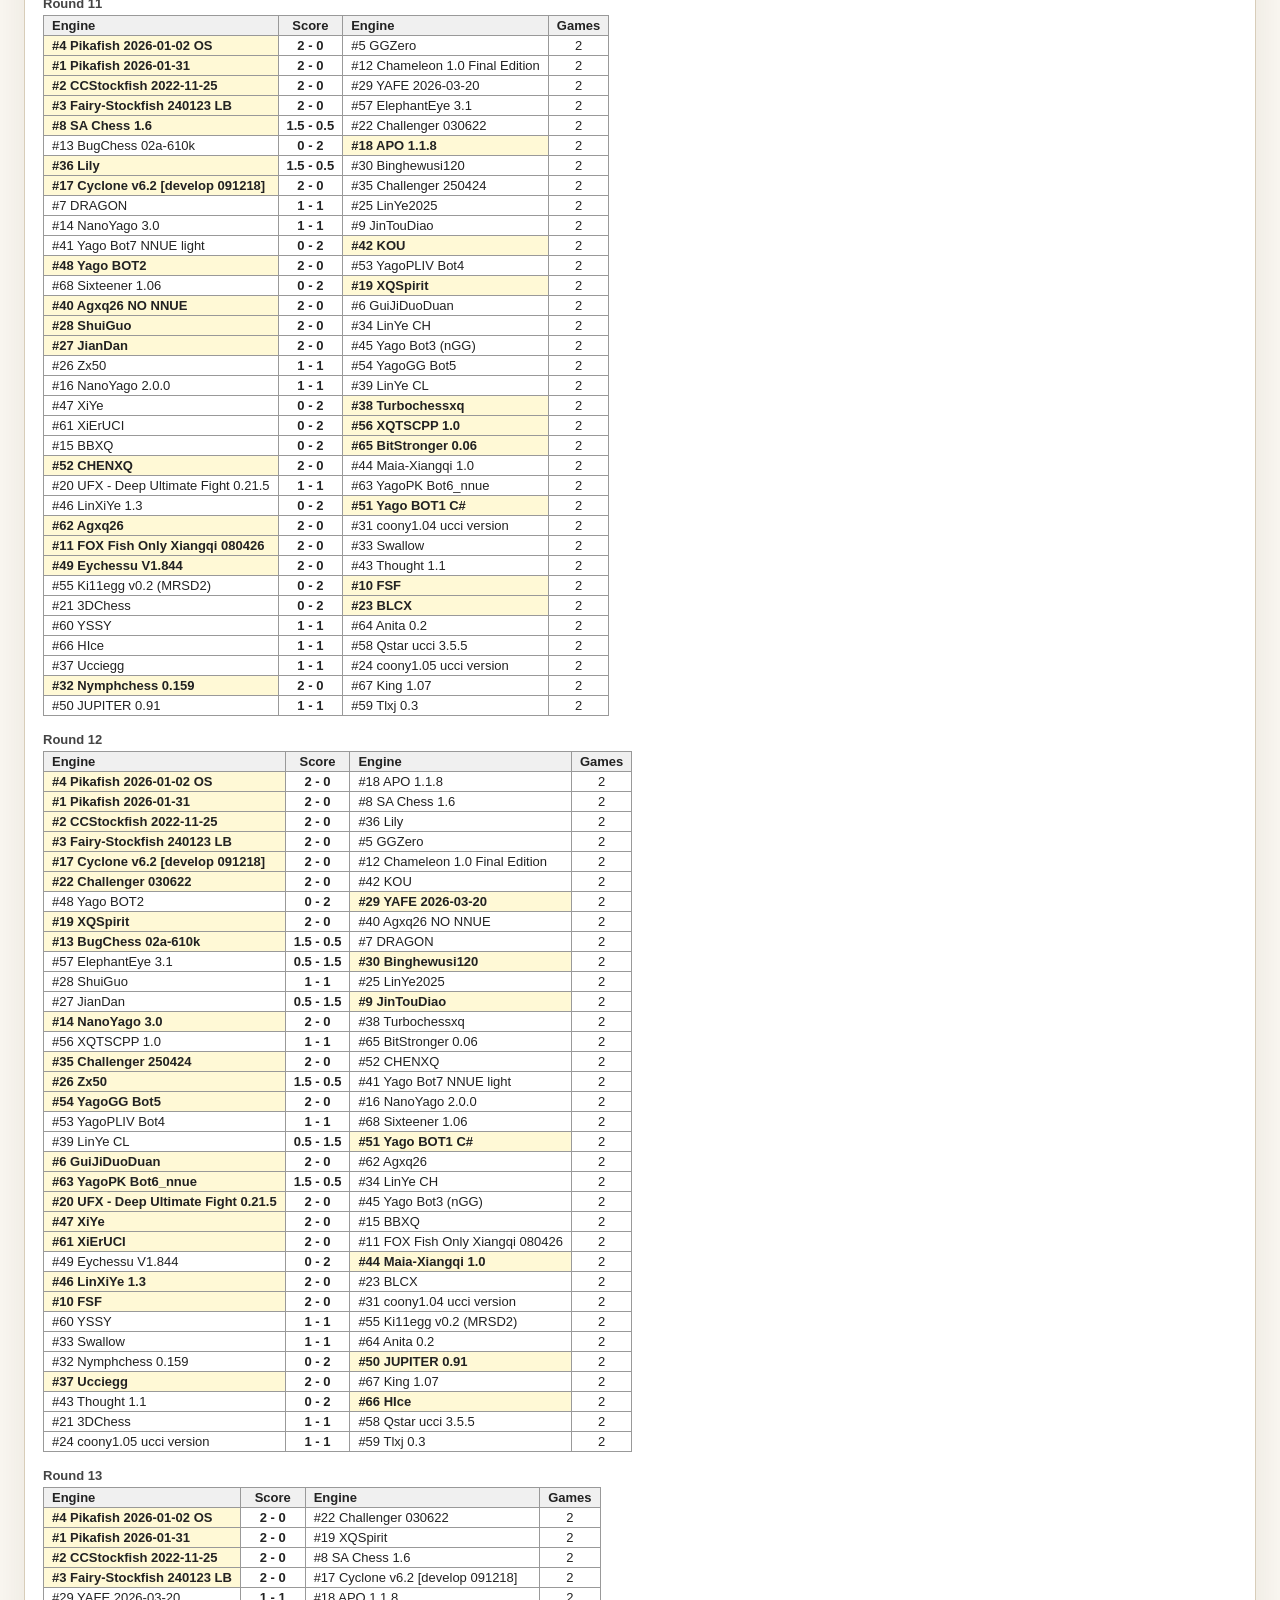
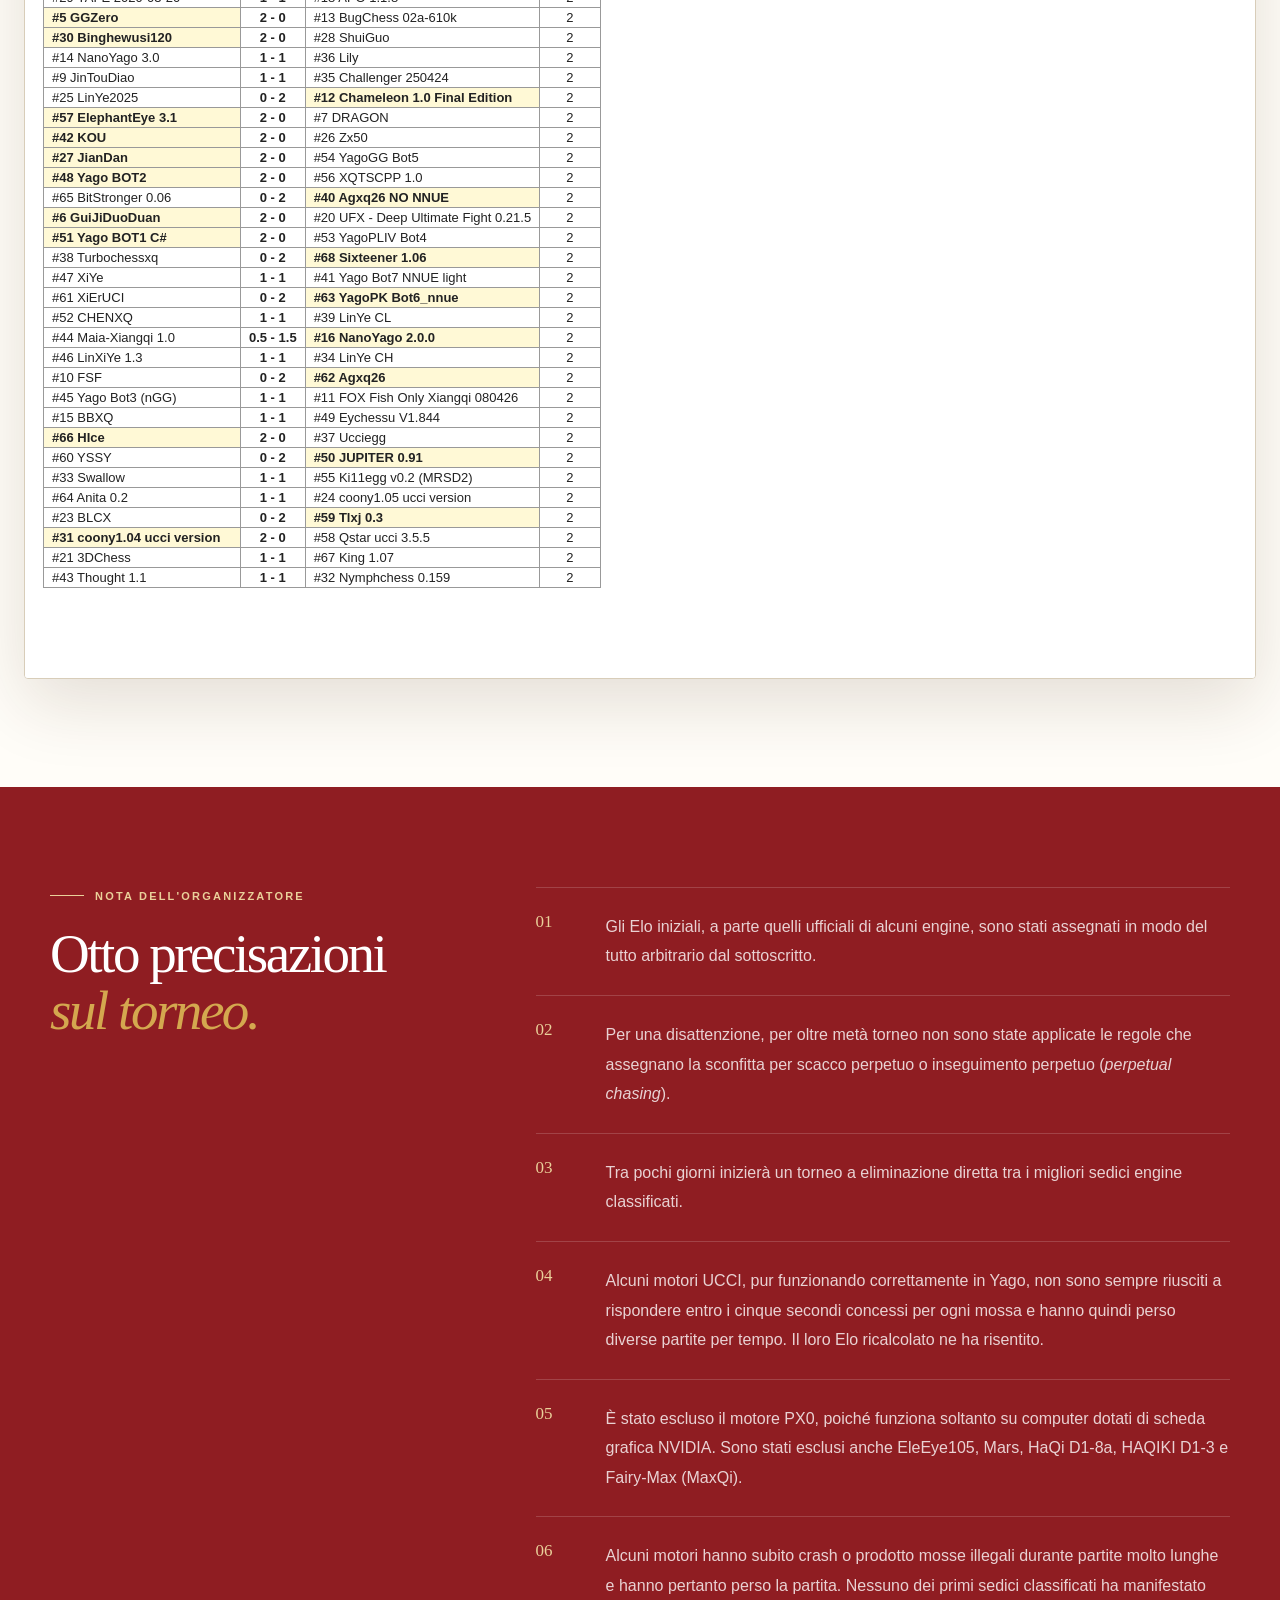
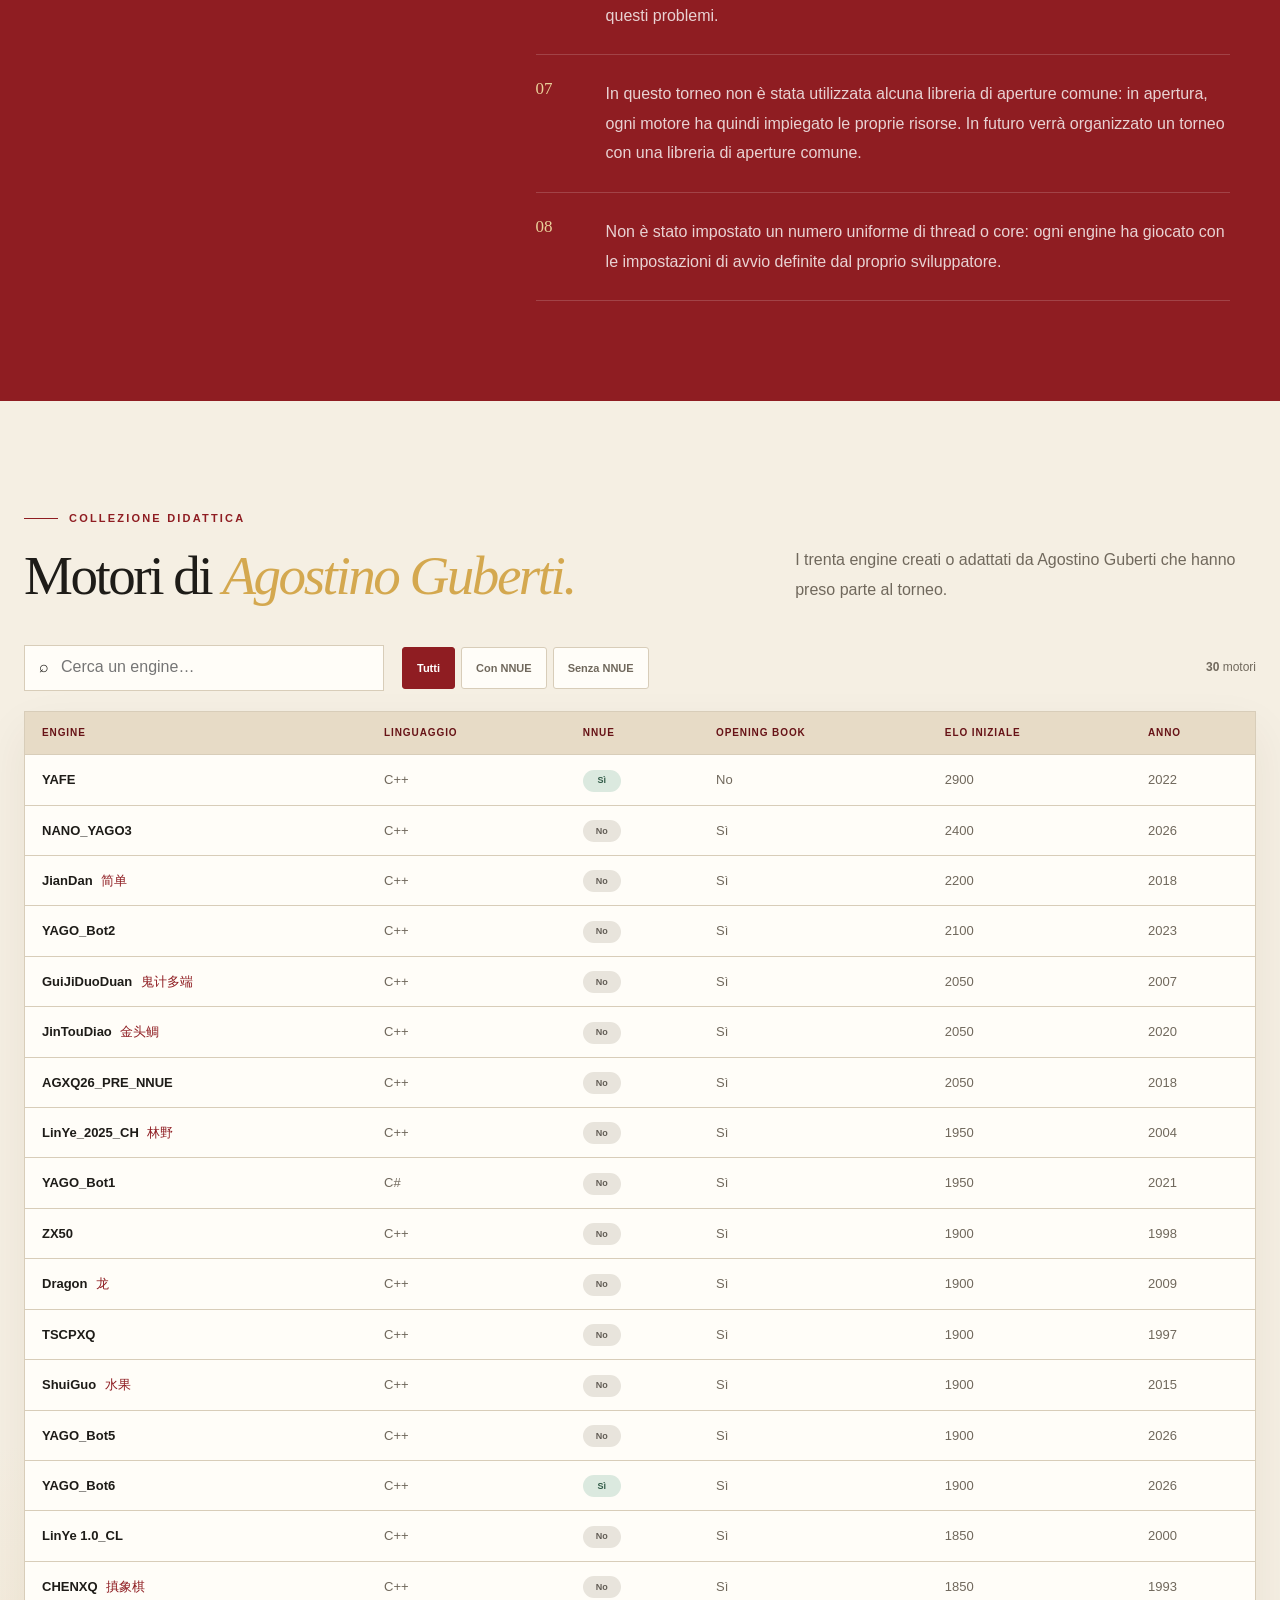
==== commit d6b2f30e: "Update XiEr entry in index.html" ====
--- a/index.html
+++ b/index.html
@@ -243,7 +243,7 @@
                 <tr data-nnue="no"><td><strong>XiYe</strong> <small>西野</small></td><td>C++</td><td><span class="tag">No</span></td><td>Sì</td><td>1800</td><td>1999</td></tr>
                 <tr data-nnue="yes"><td><strong>AGXQ26</strong></td><td>C++</td><td><span class="tag yes">Sì</span></td><td>No</td><td>1800</td><td>2021</td></tr>
                 <tr data-nnue="bin"><td><strong>MAIA-Xiangqi</strong></td><td>C++</td><td><span class="tag bin">BIN</span></td><td>Sì</td><td>1750</td><td>2020</td></tr>
-                <tr data-nnue="no"><td><strong>XiEr</strong> <small>儿 西</small></td><td>C++</td><td><span class="tag">No</span></td><td>No</td><td>1750</td><td>2002</td></tr>
+                <tr data-nnue="no"><td><strong>XiEr</strong> <small>西儿</small></td><td>C++</td><td><span class="tag">No</span></td><td>No</td><td>1750</td><td>2002</td></tr>
                 <tr data-nnue="no"><td><strong>LinXiYe 1.3</strong> <small>林西野</small></td><td>C++</td><td><span class="tag">No</span></td><td>Sì</td><td>1750</td><td>2000</td></tr>
                 <tr data-nnue="no"><td><strong>TURBOXQ</strong> <small>喘振象棋</small></td><td>C++</td><td><span class="tag">No</span></td><td>Sì</td><td>1750</td><td>1985</td></tr>
                 <tr data-nnue="no"><td><strong>YAGO_Bot4</strong></td><td>C++</td><td><span class="tag">No</span></td><td>Sì</td><td>1750</td><td>2025</td></tr>
